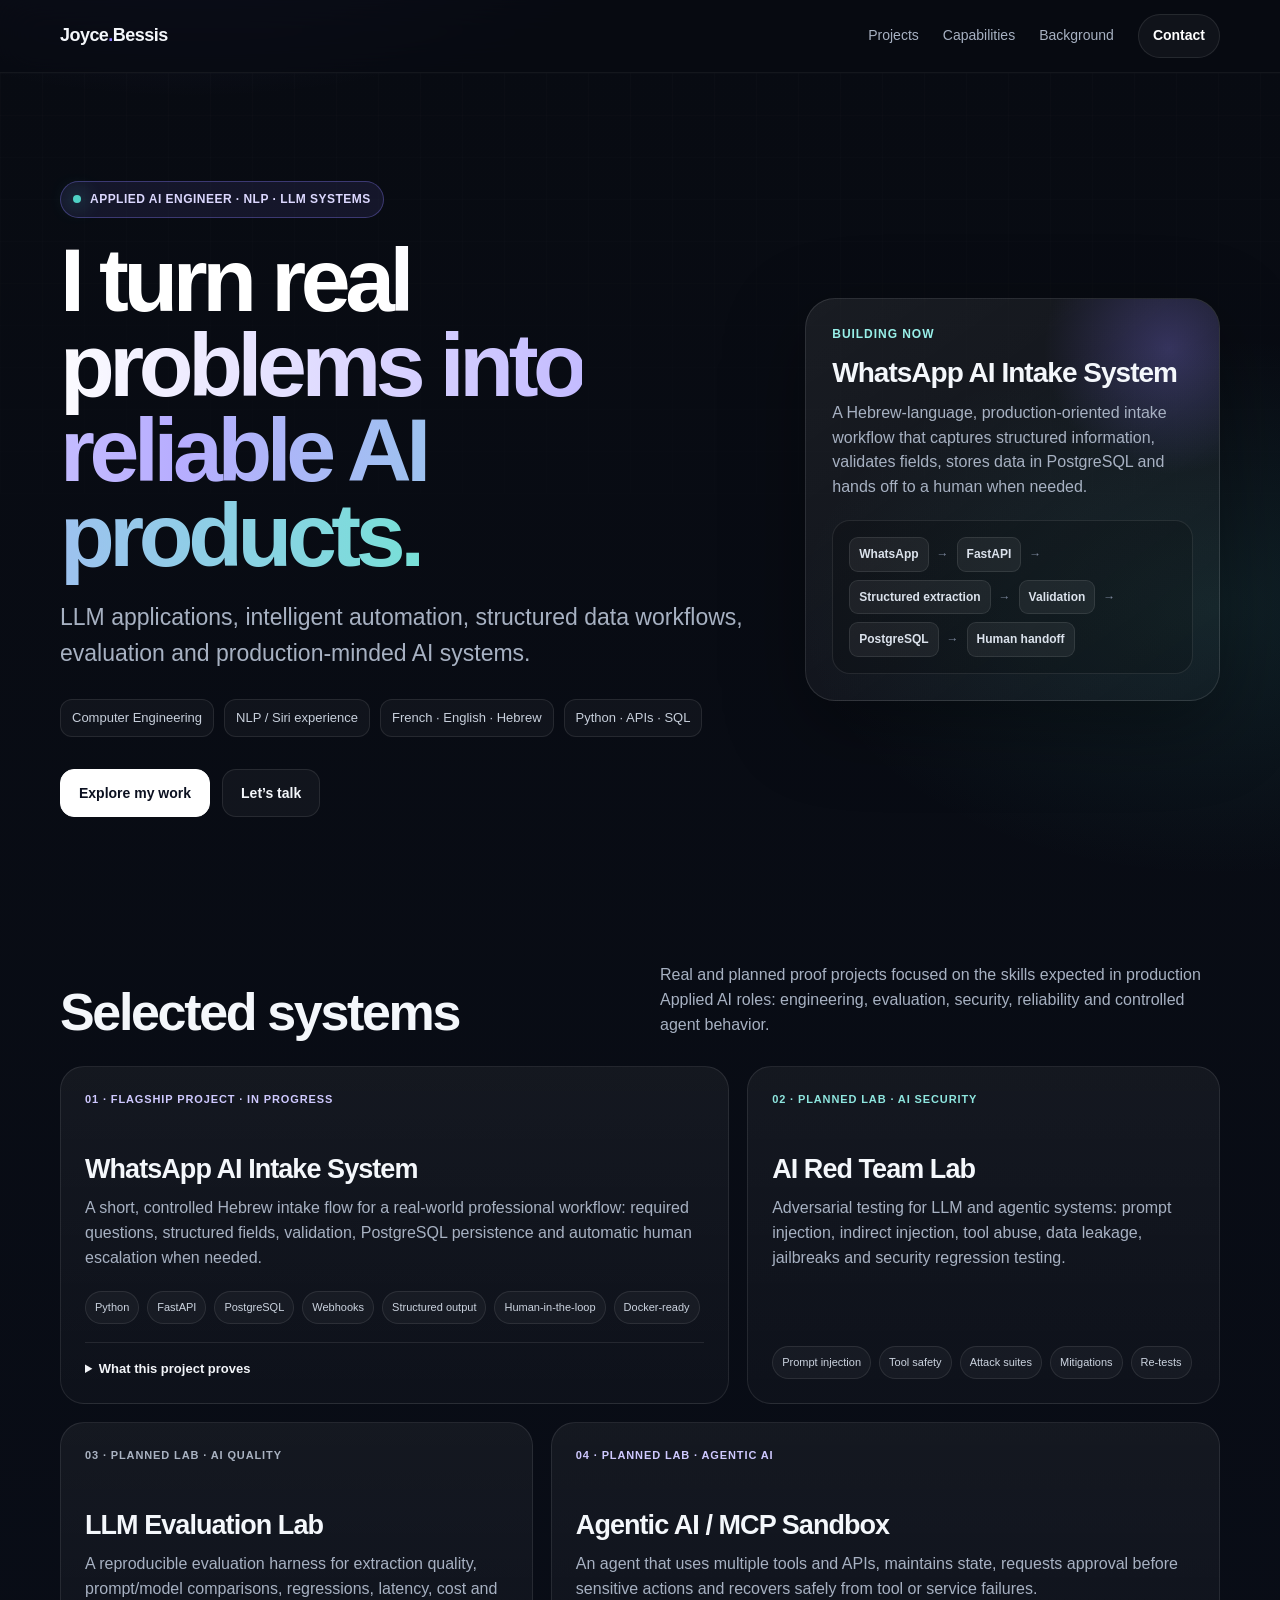
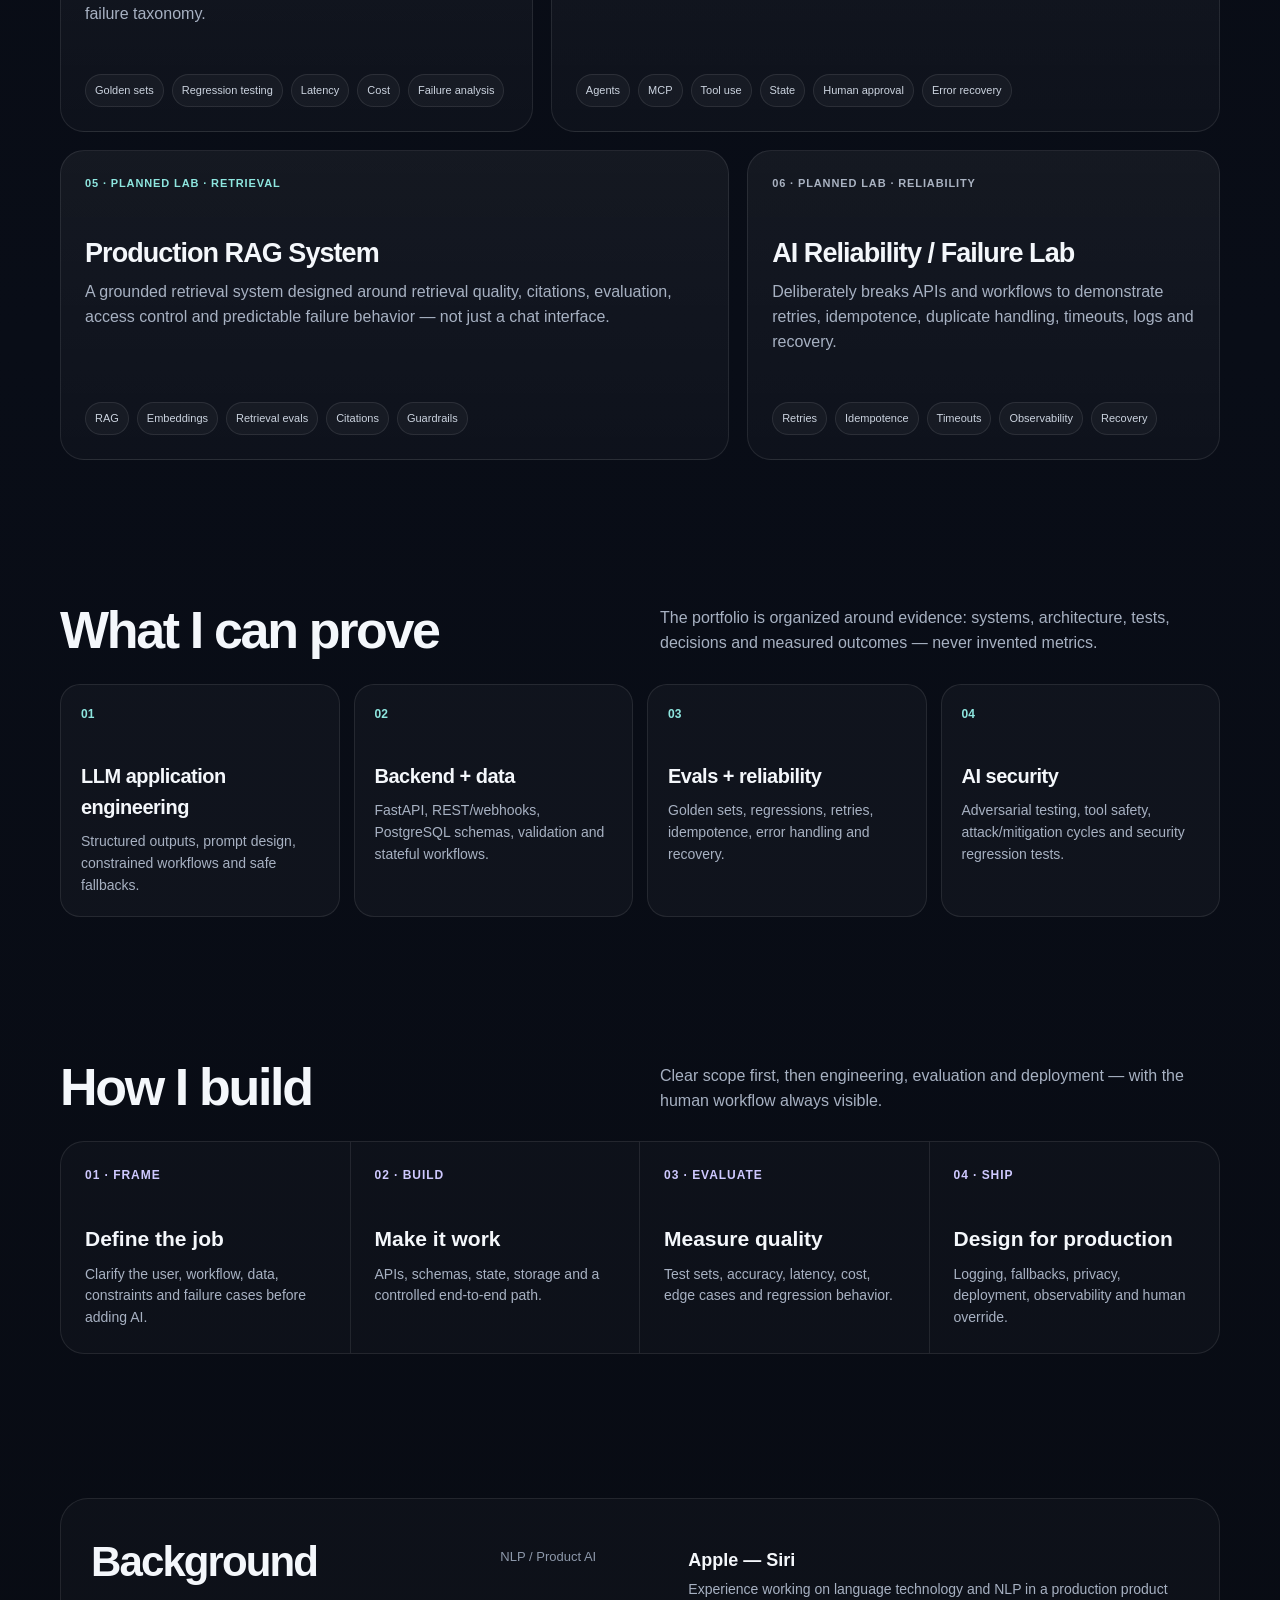
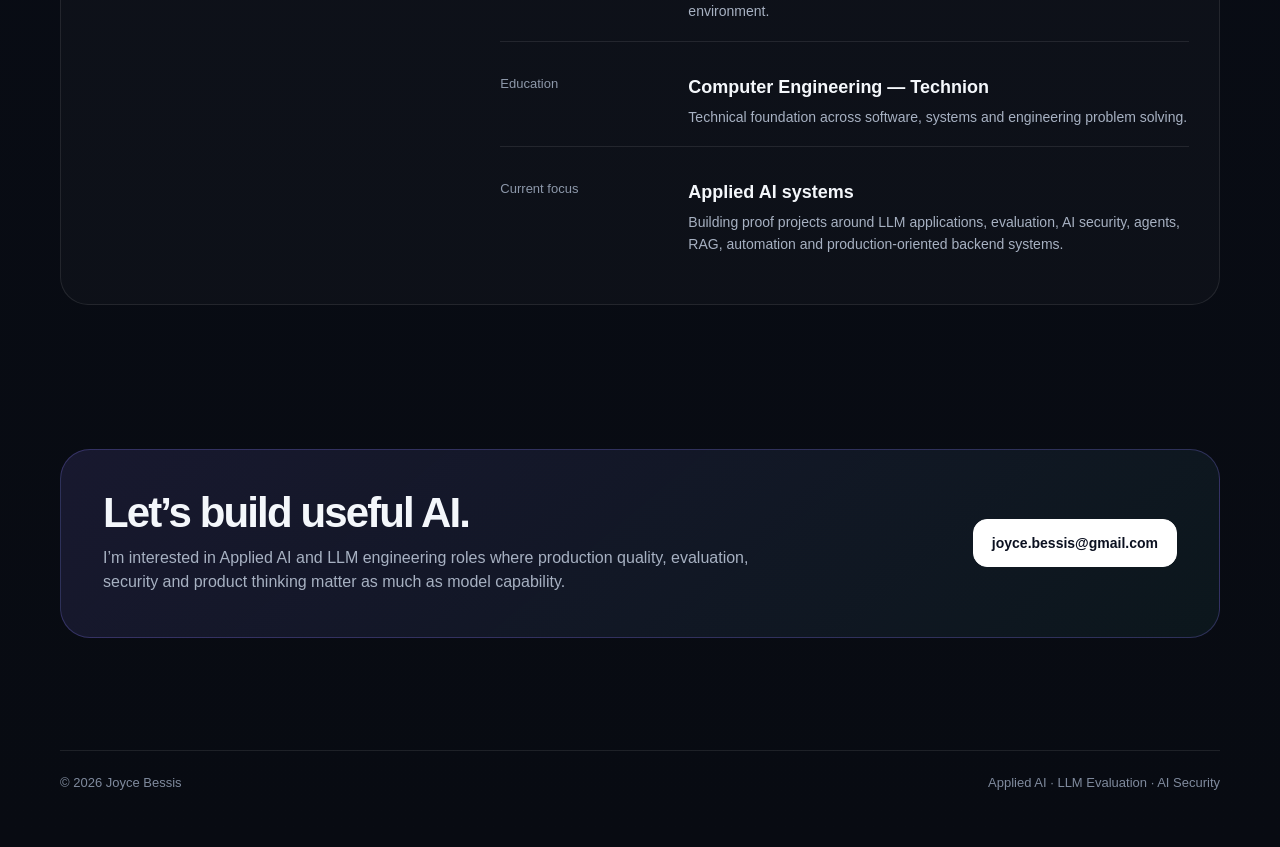
==== index.html @ cb357eda "Initial upload of the portfolio site index.html, README.md and robots.txt" ====
<!doctype html>
<html lang="en">
<head>
  <meta charset="utf-8" />
  <meta name="viewport" content="width=device-width, initial-scale=1" />
  <meta name="description" content="Joyce Bessis — Applied AI Engineer. LLM applications, AI evaluation, red teaming, RAG, automation and production-oriented systems." />
  <meta name="robots" content="noindex,nofollow" />
  <meta name="theme-color" content="#0b1020" />
  <title>Joyce Bessis — Applied AI Engineer</title>
  <style>
    :root{--bg:#080b12;--panel:#101727;--text:#f4f7fb;--muted:#a7b1c2;--line:rgba(255,255,255,.09);--accent:#8b7cff;--accent2:#4fd1c5;--max:1160px;--radius:24px;--shadow:0 24px 80px rgba(0,0,0,.35)}
    *{box-sizing:border-box} html{scroll-behavior:smooth} body{margin:0;color:var(--text);background:radial-gradient(900px 500px at 15% -5%,rgba(139,124,255,.20),transparent 60%),radial-gradient(700px 450px at 95% 15%,rgba(79,209,197,.10),transparent 60%),linear-gradient(180deg,var(--bg),#090d17 48%,#080b12);font-family:Inter,ui-sans-serif,-apple-system,BlinkMacSystemFont,"Segoe UI",Roboto,Arial,sans-serif;line-height:1.55;overflow-x:hidden}
    a{color:inherit;text-decoration:none}.wrap{width:min(var(--max),calc(100% - 36px));margin:auto}
    .nav{position:sticky;top:0;z-index:20;backdrop-filter:blur(18px);background:rgba(8,11,18,.68);border-bottom:1px solid rgba(255,255,255,.05)}
    .navin{height:72px;display:flex;align-items:center;justify-content:space-between;gap:24px}.brand{font-weight:850;letter-spacing:-.03em;font-size:18px}.brand span{color:var(--accent)}
    .links{display:flex;align-items:center;gap:24px;color:var(--muted);font-size:14px}.links a:hover{color:#fff}.pill{display:inline-flex;align-items:center;justify-content:center;border:1px solid var(--line);border-radius:999px;padding:10px 14px;background:rgba(255,255,255,.04);font-weight:700;color:#fff}
    .hero{padding:108px 0 74px;position:relative}.gridglow{position:absolute;inset:0;pointer-events:none;opacity:.16;background-image:linear-gradient(rgba(255,255,255,.08) 1px,transparent 1px),linear-gradient(90deg,rgba(255,255,255,.08) 1px,transparent 1px);background-size:42px 42px;mask-image:linear-gradient(to bottom,black,transparent 76%)}
    .hero-content{position:relative;z-index:1;display:grid;grid-template-columns:1.25fr .75fr;gap:54px;align-items:center}.eyebrow{display:inline-flex;align-items:center;gap:9px;color:#dcd8ff;border:1px solid rgba(139,124,255,.34);background:rgba(139,124,255,.10);padding:8px 12px;border-radius:999px;font-weight:800;font-size:12px;letter-spacing:.04em;text-transform:uppercase}.dot{width:8px;height:8px;border-radius:50%;background:var(--accent2);box-shadow:0 0 20px var(--accent2)}
    h1{margin:20px 0 22px;font-size:clamp(52px,7vw,92px);line-height:.95;letter-spacing:-.06em;max-width:900px}.gradient{background:linear-gradient(90deg,#fff 20%,#b7adff 62%,#78e0d8);-webkit-background-clip:text;background-clip:text;color:transparent}.lead{max-width:760px;color:var(--muted);font-size:clamp(18px,2vw,23px);margin:0 0 28px}
    .meta{display:flex;flex-wrap:wrap;gap:10px;margin:0 0 32px}.meta span{border:1px solid var(--line);background:rgba(255,255,255,.035);padding:8px 11px;border-radius:12px;color:#c7cfdb;font-size:13px}.actions{display:flex;gap:12px;flex-wrap:wrap}.btn{min-height:48px;padding:0 18px;border-radius:14px;display:inline-flex;align-items:center;justify-content:center;border:1px solid var(--line);font-weight:800;font-size:14px;background:rgba(255,255,255,.04);transition:.2s ease}.btn.primary{background:#fff;color:#0b1020;border-color:#fff}.btn:hover{transform:translateY(-2px);box-shadow:0 12px 28px rgba(0,0,0,.22)}
    .hero-card{border:1px solid rgba(255,255,255,.11);background:linear-gradient(145deg,rgba(255,255,255,.07),rgba(255,255,255,.025));border-radius:30px;padding:26px;box-shadow:var(--shadow);position:relative;overflow:hidden}.hero-card:before{content:"";position:absolute;width:260px;height:260px;border-radius:50%;right:-80px;top:-80px;background:radial-gradient(circle,rgba(139,124,255,.28),transparent 68%)}.status{font-size:12px;font-weight:850;text-transform:uppercase;letter-spacing:.08em;color:#98f0e9}.hero-card h3{font-size:28px;line-height:1.12;letter-spacing:-.035em;margin:14px 0 12px;position:relative}.hero-card p{color:var(--muted);margin:0 0 20px;position:relative}.arch{border:1px solid var(--line);border-radius:18px;padding:16px;background:rgba(0,0,0,.16);position:relative}.flow{display:flex;flex-wrap:wrap;align-items:center;gap:8px;font-size:12px;color:#dbe2ec}.flow b{background:rgba(255,255,255,.06);border:1px solid var(--line);padding:7px 9px;border-radius:9px}.arrow{color:#7f8aa0}
    section{padding:72px 0}.section-title{display:flex;align-items:end;justify-content:space-between;gap:22px;margin-bottom:28px}.section-title h2{font-size:clamp(34px,4.4vw,52px);line-height:1;letter-spacing:-.045em;margin:0}.section-title p{max-width:560px;color:var(--muted);margin:0}
    .projects{display:grid;grid-template-columns:repeat(12,1fr);gap:18px}.card{border:1px solid var(--line);background:linear-gradient(180deg,rgba(255,255,255,.05),rgba(255,255,255,.025));border-radius:var(--radius);padding:24px;min-height:310px;display:flex;flex-direction:column;position:relative;overflow:hidden}.card.big{grid-column:span 7}.card.small{grid-column:span 5}.label{font-size:11px;font-weight:850;text-transform:uppercase;letter-spacing:.08em;color:#cfc9ff;margin-bottom:46px}.label.teal{color:#8ee6df}.label.gray{color:#aab3c2}.card h3{font-size:27px;line-height:1.12;letter-spacing:-.035em;margin:0 0 12px}.card p{color:var(--muted);margin:0 0 20px;max-width:620px}.chips{display:flex;flex-wrap:wrap;gap:8px;margin-top:auto}.chips span{font-size:11px;color:#cbd3df;border:1px solid var(--line);background:rgba(255,255,255,.035);padding:7px 9px;border-radius:999px}details{margin-top:18px;border-top:1px solid var(--line);padding-top:16px}summary{cursor:pointer;color:#f2f4f8;font-weight:800;font-size:13px}details ul{color:var(--muted);padding-left:18px;margin:12px 0 0;font-size:13px}
    .proofs{display:grid;grid-template-columns:repeat(4,1fr);gap:14px}.proof{border:1px solid var(--line);background:rgba(255,255,255,.03);border-radius:20px;padding:20px;min-height:190px}.num{font-size:12px;color:#8ee6df;font-weight:850;margin-bottom:38px}.proof h3{font-size:20px;letter-spacing:-.025em;margin:0 0 8px}.proof p{color:var(--muted);font-size:14px;margin:0}
    .timeline{display:grid;grid-template-columns:repeat(4,1fr);gap:0;border:1px solid var(--line);border-radius:24px;overflow:hidden;background:rgba(255,255,255,.025)}.step{padding:24px;border-right:1px solid var(--line);min-height:190px}.step:last-child{border-right:0}.step b{display:block;color:#cfc9ff;font-size:12px;margin-bottom:38px;text-transform:uppercase;letter-spacing:.08em}.step h3{margin:0 0 8px;font-size:21px}.step p{margin:0;color:var(--muted);font-size:14px}
    .experience{display:grid;grid-template-columns:.72fr 1.28fr;gap:22px;border:1px solid var(--line);border-radius:28px;padding:30px;background:rgba(255,255,255,.025)}.experience h2{font-size:42px;letter-spacing:-.045em;margin:0}.xp-list{display:grid;gap:14px}.xp{display:grid;grid-template-columns:170px 1fr;gap:18px;padding:18px 0;border-bottom:1px solid var(--line)}.xp:last-child{border-bottom:0}.xp .when{color:#8d98aa;font-size:13px}.xp h3{margin:0 0 5px;font-size:18px}.xp p{margin:0;color:var(--muted);font-size:14px}
    .contact{border:1px solid rgba(139,124,255,.26);background:linear-gradient(140deg,rgba(139,124,255,.12),rgba(79,209,197,.06));border-radius:30px;padding:42px;display:flex;align-items:center;justify-content:space-between;gap:24px}.contact h2{font-size:42px;line-height:1;letter-spacing:-.045em;margin:0 0 12px}.contact p{color:var(--muted);margin:0;max-width:650px}footer{padding:40px 0 54px;color:#7f8a9d;font-size:13px}.foot{display:flex;justify-content:space-between;gap:18px;border-top:1px solid var(--line);padding-top:22px}.reveal{opacity:0;transform:translateY(14px);transition:.6s ease}.reveal.show{opacity:1;transform:none}
    @media(max-width:900px){.links a:not(.pill){display:none}.hero{padding-top:76px}.hero-content{grid-template-columns:1fr}.card.big,.card.small{grid-column:span 12}.proofs{grid-template-columns:1fr 1fr}.timeline{grid-template-columns:1fr 1fr}.step:nth-child(2){border-right:0}.step{border-bottom:1px solid var(--line)}.step:nth-child(3),.step:nth-child(4){border-bottom:0}.experience{grid-template-columns:1fr}.contact{align-items:flex-start;flex-direction:column}}
    @media(max-width:600px){.wrap{width:min(var(--max),calc(100% - 24px))}.navin{height:64px}h1{font-size:52px}.hero-card{padding:22px}section{padding:54px 0}.section-title{align-items:flex-start;flex-direction:column}.proofs{grid-template-columns:1fr}.timeline{grid-template-columns:1fr}.step{border-right:0!important;border-bottom:1px solid var(--line)!important}.step:last-child{border-bottom:0!important}.xp{grid-template-columns:1fr;gap:6px}.contact{padding:28px}.contact h2{font-size:34px}.foot{flex-direction:column}}
  </style>
</head>
<body>
<header class="nav"><div class="wrap navin"><a class="brand" href="#">Joyce<span>.</span>Bessis</a><nav class="links"><a href="#projects">Projects</a><a href="#proof">Capabilities</a><a href="#experience">Background</a><a class="pill" href="mailto:joyce.bessis@gmail.com">Contact</a></nav></div></header>
<main>
<section class="hero"><div class="gridglow"></div><div class="wrap hero-content">
<div><div class="eyebrow"><span class="dot"></span> Applied AI Engineer · NLP · LLM Systems</div><h1><span class="gradient">I turn real problems into reliable AI products.</span></h1><p class="lead">LLM applications, intelligent automation, structured data workflows, evaluation and production-minded AI systems.</p><div class="meta"><span>Computer Engineering</span><span>NLP / Siri experience</span><span>French · English · Hebrew</span><span>Python · APIs · SQL</span></div><div class="actions"><a class="btn primary" href="#projects">Explore my work</a><a class="btn" href="mailto:joyce.bessis@gmail.com">Let’s talk</a></div></div>
<aside class="hero-card"><div class="status">Building now</div><h3>WhatsApp AI Intake System</h3><p>A Hebrew-language, production-oriented intake workflow that captures structured information, validates fields, stores data in PostgreSQL and hands off to a human when needed.</p><div class="arch"><div class="flow"><b>WhatsApp</b><span class="arrow">→</span><b>FastAPI</b><span class="arrow">→</span><b>Structured extraction</b><span class="arrow">→</span><b>Validation</b><span class="arrow">→</span><b>PostgreSQL</b><span class="arrow">→</span><b>Human handoff</b></div></div></aside>
</div></section>

<section id="projects"><div class="wrap"><div class="section-title reveal"><h2>Selected systems</h2><p>Real and planned proof projects focused on the skills expected in production Applied AI roles: engineering, evaluation, security, reliability and controlled agent behavior.</p></div><div class="projects">
<article class="card big reveal"><div class="label">01 · Flagship project · In progress</div><h3>WhatsApp AI Intake System</h3><p>A short, controlled Hebrew intake flow for a real-world professional workflow: required questions, structured fields, validation, PostgreSQL persistence and automatic human escalation when needed.</p><div class="chips"><span>Python</span><span>FastAPI</span><span>PostgreSQL</span><span>Webhooks</span><span>Structured output</span><span>Human-in-the-loop</span><span>Docker-ready</span></div><details><summary>What this project proves</summary><ul><li>API/webhook integration and conversation state</li><li>Structured extraction instead of unconstrained free-form generation</li><li>Validation, fallbacks, retries and safe handoff</li><li>Portable architecture designed for a later Google Cloud migration</li></ul></details></article>

<article class="card small reveal"><div class="label teal">02 · Planned lab · AI security</div><h3>AI Red Team Lab</h3><p>Adversarial testing for LLM and agentic systems: prompt injection, indirect injection, tool abuse, data leakage, jailbreaks and security regression testing.</p><div class="chips"><span>Prompt injection</span><span>Tool safety</span><span>Attack suites</span><span>Mitigations</span><span>Re-tests</span></div></article>

<article class="card small reveal"><div class="label gray">03 · Planned lab · AI quality</div><h3>LLM Evaluation Lab</h3><p>A reproducible evaluation harness for extraction quality, prompt/model comparisons, regressions, latency, cost and failure taxonomy.</p><div class="chips"><span>Golden sets</span><span>Regression testing</span><span>Latency</span><span>Cost</span><span>Failure analysis</span></div></article>

<article class="card big reveal"><div class="label">04 · Planned lab · Agentic AI</div><h3>Agentic AI / MCP Sandbox</h3><p>An agent that uses multiple tools and APIs, maintains state, requests approval before sensitive actions and recovers safely from tool or service failures.</p><div class="chips"><span>Agents</span><span>MCP</span><span>Tool use</span><span>State</span><span>Human approval</span><span>Error recovery</span></div></article>

<article class="card big reveal"><div class="label teal">05 · Planned lab · Retrieval</div><h3>Production RAG System</h3><p>A grounded retrieval system designed around retrieval quality, citations, evaluation, access control and predictable failure behavior — not just a chat interface.</p><div class="chips"><span>RAG</span><span>Embeddings</span><span>Retrieval evals</span><span>Citations</span><span>Guardrails</span></div></article>

<article class="card small reveal"><div class="label gray">06 · Planned lab · Reliability</div><h3>AI Reliability / Failure Lab</h3><p>Deliberately breaks APIs and workflows to demonstrate retries, idempotence, duplicate handling, timeouts, logs and recovery.</p><div class="chips"><span>Retries</span><span>Idempotence</span><span>Timeouts</span><span>Observability</span><span>Recovery</span></div></article>
</div></div></section>

<section id="proof"><div class="wrap"><div class="section-title reveal"><h2>What I can prove</h2><p>The portfolio is organized around evidence: systems, architecture, tests, decisions and measured outcomes — never invented metrics.</p></div><div class="proofs">
<div class="proof reveal"><div class="num">01</div><h3>LLM application engineering</h3><p>Structured outputs, prompt design, constrained workflows and safe fallbacks.</p></div>
<div class="proof reveal"><div class="num">02</div><h3>Backend + data</h3><p>FastAPI, REST/webhooks, PostgreSQL schemas, validation and stateful workflows.</p></div>
<div class="proof reveal"><div class="num">03</div><h3>Evals + reliability</h3><p>Golden sets, regressions, retries, idempotence, error handling and recovery.</p></div>
<div class="proof reveal"><div class="num">04</div><h3>AI security</h3><p>Adversarial testing, tool safety, attack/mitigation cycles and security regression tests.</p></div>
</div></div></section>

<section><div class="wrap"><div class="section-title reveal"><h2>How I build</h2><p>Clear scope first, then engineering, evaluation and deployment — with the human workflow always visible.</p></div><div class="timeline reveal">
<div class="step"><b>01 · Frame</b><h3>Define the job</h3><p>Clarify the user, workflow, data, constraints and failure cases before adding AI.</p></div>
<div class="step"><b>02 · Build</b><h3>Make it work</h3><p>APIs, schemas, state, storage and a controlled end-to-end path.</p></div>
<div class="step"><b>03 · Evaluate</b><h3>Measure quality</h3><p>Test sets, accuracy, latency, cost, edge cases and regression behavior.</p></div>
<div class="step"><b>04 · Ship</b><h3>Design for production</h3><p>Logging, fallbacks, privacy, deployment, observability and human override.</p></div>
</div></div></section>

<section id="experience"><div class="wrap experience reveal"><div><h2>Background</h2></div><div class="xp-list">
<div class="xp"><div class="when">NLP / Product AI</div><div><h3>Apple — Siri</h3><p>Experience working on language technology and NLP in a production product environment.</p></div></div>
<div class="xp"><div class="when">Education</div><div><h3>Computer Engineering — Technion</h3><p>Technical foundation across software, systems and engineering problem solving.</p></div></div>
<div class="xp"><div class="when">Current focus</div><div><h3>Applied AI systems</h3><p>Building proof projects around LLM applications, evaluation, AI security, agents, RAG, automation and production-oriented backend systems.</p></div></div>
</div></div></section>

<section><div class="wrap contact reveal"><div><h2>Let’s build useful AI.</h2><p>I’m interested in Applied AI and LLM engineering roles where production quality, evaluation, security and product thinking matter as much as model capability.</p></div><a class="btn primary" href="mailto:joyce.bessis@gmail.com">joyce.bessis@gmail.com</a></div></section>
</main>
<footer><div class="wrap foot"><span>© 2026 Joyce Bessis</span><span>Applied AI · LLM Evaluation · AI Security</span></div></footer>
<script>const io=new IntersectionObserver((entries)=>{entries.forEach(e=>{if(e.isIntersecting)e.target.classList.add('show')})},{threshold:.08});document.querySelectorAll('.reveal').forEach(el=>io.observe(el));</script>
</body></html>
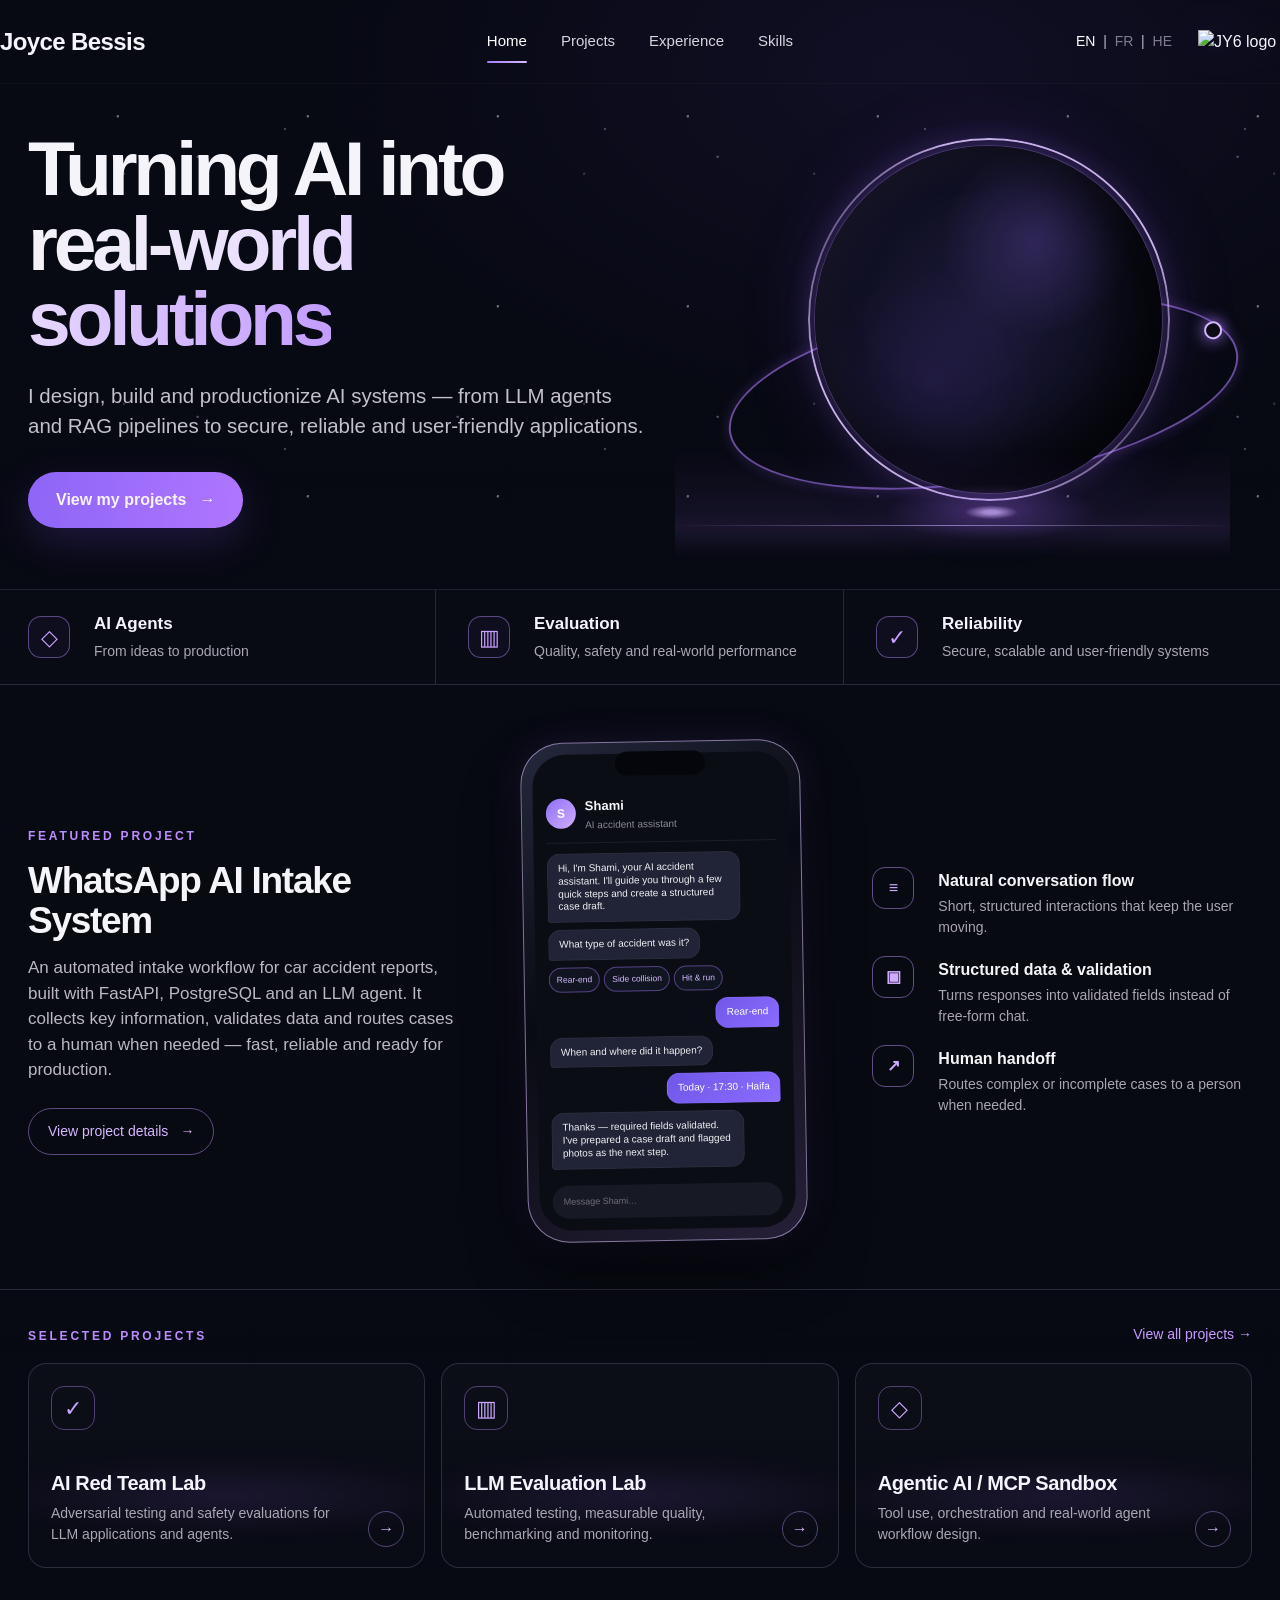
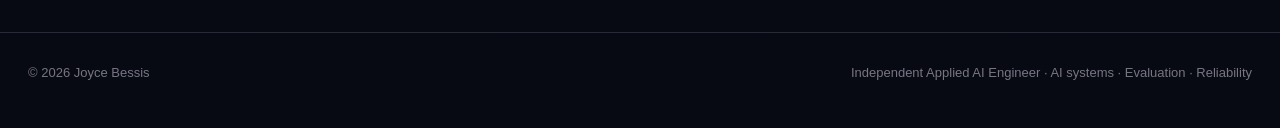
==== commit 73c3f2fa: "Portfolio v1.2 — 2026-09-29 Update homepage design, add project pages, skills, experience, contact, " ====
--- a/index.html
+++ b/index.html
@@ -1,78 +1,155 @@
 <!doctype html>
 <html lang="en">
 <head>
-  <meta charset="utf-8" />
-  <meta name="viewport" content="width=device-width, initial-scale=1" />
-  <meta name="description" content="Joyce Bessis — Applied AI Engineer. LLM applications, AI evaluation, red teaming, RAG, automation and production-oriented systems." />
-  <meta name="robots" content="noindex,nofollow" />
-  <meta name="theme-color" content="#0b1020" />
-  <title>Joyce Bessis — Applied AI Engineer</title>
-  <style>
-    :root{--bg:#080b12;--panel:#101727;--text:#f4f7fb;--muted:#a7b1c2;--line:rgba(255,255,255,.09);--accent:#8b7cff;--accent2:#4fd1c5;--max:1160px;--radius:24px;--shadow:0 24px 80px rgba(0,0,0,.35)}
-    *{box-sizing:border-box} html{scroll-behavior:smooth} body{margin:0;color:var(--text);background:radial-gradient(900px 500px at 15% -5%,rgba(139,124,255,.20),transparent 60%),radial-gradient(700px 450px at 95% 15%,rgba(79,209,197,.10),transparent 60%),linear-gradient(180deg,var(--bg),#090d17 48%,#080b12);font-family:Inter,ui-sans-serif,-apple-system,BlinkMacSystemFont,"Segoe UI",Roboto,Arial,sans-serif;line-height:1.55;overflow-x:hidden}
-    a{color:inherit;text-decoration:none}.wrap{width:min(var(--max),calc(100% - 36px));margin:auto}
-    .nav{position:sticky;top:0;z-index:20;backdrop-filter:blur(18px);background:rgba(8,11,18,.68);border-bottom:1px solid rgba(255,255,255,.05)}
-    .navin{height:72px;display:flex;align-items:center;justify-content:space-between;gap:24px}.brand{font-weight:850;letter-spacing:-.03em;font-size:18px}.brand span{color:var(--accent)}
-    .links{display:flex;align-items:center;gap:24px;color:var(--muted);font-size:14px}.links a:hover{color:#fff}.pill{display:inline-flex;align-items:center;justify-content:center;border:1px solid var(--line);border-radius:999px;padding:10px 14px;background:rgba(255,255,255,.04);font-weight:700;color:#fff}
-    .hero{padding:108px 0 74px;position:relative}.gridglow{position:absolute;inset:0;pointer-events:none;opacity:.16;background-image:linear-gradient(rgba(255,255,255,.08) 1px,transparent 1px),linear-gradient(90deg,rgba(255,255,255,.08) 1px,transparent 1px);background-size:42px 42px;mask-image:linear-gradient(to bottom,black,transparent 76%)}
-    .hero-content{position:relative;z-index:1;display:grid;grid-template-columns:1.25fr .75fr;gap:54px;align-items:center}.eyebrow{display:inline-flex;align-items:center;gap:9px;color:#dcd8ff;border:1px solid rgba(139,124,255,.34);background:rgba(139,124,255,.10);padding:8px 12px;border-radius:999px;font-weight:800;font-size:12px;letter-spacing:.04em;text-transform:uppercase}.dot{width:8px;height:8px;border-radius:50%;background:var(--accent2);box-shadow:0 0 20px var(--accent2)}
-    h1{margin:20px 0 22px;font-size:clamp(52px,7vw,92px);line-height:.95;letter-spacing:-.06em;max-width:900px}.gradient{background:linear-gradient(90deg,#fff 20%,#b7adff 62%,#78e0d8);-webkit-background-clip:text;background-clip:text;color:transparent}.lead{max-width:760px;color:var(--muted);font-size:clamp(18px,2vw,23px);margin:0 0 28px}
-    .meta{display:flex;flex-wrap:wrap;gap:10px;margin:0 0 32px}.meta span{border:1px solid var(--line);background:rgba(255,255,255,.035);padding:8px 11px;border-radius:12px;color:#c7cfdb;font-size:13px}.actions{display:flex;gap:12px;flex-wrap:wrap}.btn{min-height:48px;padding:0 18px;border-radius:14px;display:inline-flex;align-items:center;justify-content:center;border:1px solid var(--line);font-weight:800;font-size:14px;background:rgba(255,255,255,.04);transition:.2s ease}.btn.primary{background:#fff;color:#0b1020;border-color:#fff}.btn:hover{transform:translateY(-2px);box-shadow:0 12px 28px rgba(0,0,0,.22)}
-    .hero-card{border:1px solid rgba(255,255,255,.11);background:linear-gradient(145deg,rgba(255,255,255,.07),rgba(255,255,255,.025));border-radius:30px;padding:26px;box-shadow:var(--shadow);position:relative;overflow:hidden}.hero-card:before{content:"";position:absolute;width:260px;height:260px;border-radius:50%;right:-80px;top:-80px;background:radial-gradient(circle,rgba(139,124,255,.28),transparent 68%)}.status{font-size:12px;font-weight:850;text-transform:uppercase;letter-spacing:.08em;color:#98f0e9}.hero-card h3{font-size:28px;line-height:1.12;letter-spacing:-.035em;margin:14px 0 12px;position:relative}.hero-card p{color:var(--muted);margin:0 0 20px;position:relative}.arch{border:1px solid var(--line);border-radius:18px;padding:16px;background:rgba(0,0,0,.16);position:relative}.flow{display:flex;flex-wrap:wrap;align-items:center;gap:8px;font-size:12px;color:#dbe2ec}.flow b{background:rgba(255,255,255,.06);border:1px solid var(--line);padding:7px 9px;border-radius:9px}.arrow{color:#7f8aa0}
-    section{padding:72px 0}.section-title{display:flex;align-items:end;justify-content:space-between;gap:22px;margin-bottom:28px}.section-title h2{font-size:clamp(34px,4.4vw,52px);line-height:1;letter-spacing:-.045em;margin:0}.section-title p{max-width:560px;color:var(--muted);margin:0}
-    .projects{display:grid;grid-template-columns:repeat(12,1fr);gap:18px}.card{border:1px solid var(--line);background:linear-gradient(180deg,rgba(255,255,255,.05),rgba(255,255,255,.025));border-radius:var(--radius);padding:24px;min-height:310px;display:flex;flex-direction:column;position:relative;overflow:hidden}.card.big{grid-column:span 7}.card.small{grid-column:span 5}.label{font-size:11px;font-weight:850;text-transform:uppercase;letter-spacing:.08em;color:#cfc9ff;margin-bottom:46px}.label.teal{color:#8ee6df}.label.gray{color:#aab3c2}.card h3{font-size:27px;line-height:1.12;letter-spacing:-.035em;margin:0 0 12px}.card p{color:var(--muted);margin:0 0 20px;max-width:620px}.chips{display:flex;flex-wrap:wrap;gap:8px;margin-top:auto}.chips span{font-size:11px;color:#cbd3df;border:1px solid var(--line);background:rgba(255,255,255,.035);padding:7px 9px;border-radius:999px}details{margin-top:18px;border-top:1px solid var(--line);padding-top:16px}summary{cursor:pointer;color:#f2f4f8;font-weight:800;font-size:13px}details ul{color:var(--muted);padding-left:18px;margin:12px 0 0;font-size:13px}
-    .proofs{display:grid;grid-template-columns:repeat(4,1fr);gap:14px}.proof{border:1px solid var(--line);background:rgba(255,255,255,.03);border-radius:20px;padding:20px;min-height:190px}.num{font-size:12px;color:#8ee6df;font-weight:850;margin-bottom:38px}.proof h3{font-size:20px;letter-spacing:-.025em;margin:0 0 8px}.proof p{color:var(--muted);font-size:14px;margin:0}
-    .timeline{display:grid;grid-template-columns:repeat(4,1fr);gap:0;border:1px solid var(--line);border-radius:24px;overflow:hidden;background:rgba(255,255,255,.025)}.step{padding:24px;border-right:1px solid var(--line);min-height:190px}.step:last-child{border-right:0}.step b{display:block;color:#cfc9ff;font-size:12px;margin-bottom:38px;text-transform:uppercase;letter-spacing:.08em}.step h3{margin:0 0 8px;font-size:21px}.step p{margin:0;color:var(--muted);font-size:14px}
-    .experience{display:grid;grid-template-columns:.72fr 1.28fr;gap:22px;border:1px solid var(--line);border-radius:28px;padding:30px;background:rgba(255,255,255,.025)}.experience h2{font-size:42px;letter-spacing:-.045em;margin:0}.xp-list{display:grid;gap:14px}.xp{display:grid;grid-template-columns:170px 1fr;gap:18px;padding:18px 0;border-bottom:1px solid var(--line)}.xp:last-child{border-bottom:0}.xp .when{color:#8d98aa;font-size:13px}.xp h3{margin:0 0 5px;font-size:18px}.xp p{margin:0;color:var(--muted);font-size:14px}
-    .contact{border:1px solid rgba(139,124,255,.26);background:linear-gradient(140deg,rgba(139,124,255,.12),rgba(79,209,197,.06));border-radius:30px;padding:42px;display:flex;align-items:center;justify-content:space-between;gap:24px}.contact h2{font-size:42px;line-height:1;letter-spacing:-.045em;margin:0 0 12px}.contact p{color:var(--muted);margin:0;max-width:650px}footer{padding:40px 0 54px;color:#7f8a9d;font-size:13px}.foot{display:flex;justify-content:space-between;gap:18px;border-top:1px solid var(--line);padding-top:22px}.reveal{opacity:0;transform:translateY(14px);transition:.6s ease}.reveal.show{opacity:1;transform:none}
-    @media(max-width:900px){.links a:not(.pill){display:none}.hero{padding-top:76px}.hero-content{grid-template-columns:1fr}.card.big,.card.small{grid-column:span 12}.proofs{grid-template-columns:1fr 1fr}.timeline{grid-template-columns:1fr 1fr}.step:nth-child(2){border-right:0}.step{border-bottom:1px solid var(--line)}.step:nth-child(3),.step:nth-child(4){border-bottom:0}.experience{grid-template-columns:1fr}.contact{align-items:flex-start;flex-direction:column}}
-    @media(max-width:600px){.wrap{width:min(var(--max),calc(100% - 24px))}.navin{height:64px}h1{font-size:52px}.hero-card{padding:22px}section{padding:54px 0}.section-title{align-items:flex-start;flex-direction:column}.proofs{grid-template-columns:1fr}.timeline{grid-template-columns:1fr}.step{border-right:0!important;border-bottom:1px solid var(--line)!important}.step:last-child{border-bottom:0!important}.xp{grid-template-columns:1fr;gap:6px}.contact{padding:28px}.contact h2{font-size:34px}.foot{flex-direction:column}}
-  </style>
+  <meta charset="utf-8">
+  <meta name="viewport" content="width=device-width,initial-scale=1">
+  <meta name="description" content="Joyce Bessis — Independent Applied AI Engineer. AI systems, agents, evaluation, reliability and production-oriented applications.">
+  <meta name="robots" content="noindex,nofollow">
+  <meta name="theme-color" content="#070913">
+  <title>Joyce Bessis — Independent Applied AI Engineer</title>
+  <link rel="stylesheet" href="styles.css">
 </head>
-<body>
-<header class="nav"><div class="wrap navin"><a class="brand" href="#">Joyce<span>.</span>Bessis</a><nav class="links"><a href="#projects">Projects</a><a href="#proof">Capabilities</a><a href="#experience">Background</a><a class="pill" href="mailto:joyce.bessis@gmail.com">Contact</a></nav></div></header>
+<body data-page="home">
+
+<header class="nav">
+  <div class="wrap nav-inner">
+    <a class="name" href="index.html">Joyce Bessis</a>
+    <nav class="menu" aria-label="Primary">
+      <a href="index.html" data-nav="home">Home</a>
+      <a href="projects.html" data-nav="projects">Projects</a>
+      <a href="experience.html" data-nav="experience">Experience</a>
+      <a href="skills.html" data-nav="skills">Skills</a>
+    </nav>
+    <div class="nav-right">
+      <div class="lang" aria-label="Languages">
+        <a class="active" href="index.html">EN</a> &nbsp;|&nbsp;
+        <a href="#" data-lang-pending="French">FR</a> &nbsp;|&nbsp;
+        <a href="#" data-lang-pending="Hebrew">HE</a>
+      </div>
+      <img class="logo" src="assets/jy6-logo-purple.png" alt="JY6 logo">
+    </div>
+  </div>
+</header>
+
 <main>
-<section class="hero"><div class="gridglow"></div><div class="wrap hero-content">
-<div><div class="eyebrow"><span class="dot"></span> Applied AI Engineer · NLP · LLM Systems</div><h1><span class="gradient">I turn real problems into reliable AI products.</span></h1><p class="lead">LLM applications, intelligent automation, structured data workflows, evaluation and production-minded AI systems.</p><div class="meta"><span>Computer Engineering</span><span>NLP / Siri experience</span><span>French · English · Hebrew</span><span>Python · APIs · SQL</span></div><div class="actions"><a class="btn primary" href="#projects">Explore my work</a><a class="btn" href="mailto:joyce.bessis@gmail.com">Let’s talk</a></div></div>
-<aside class="hero-card"><div class="status">Building now</div><h3>WhatsApp AI Intake System</h3><p>A Hebrew-language, production-oriented intake workflow that captures structured information, validates fields, stores data in PostgreSQL and hands off to a human when needed.</p><div class="arch"><div class="flow"><b>WhatsApp</b><span class="arrow">→</span><b>FastAPI</b><span class="arrow">→</span><b>Structured extraction</b><span class="arrow">→</span><b>Validation</b><span class="arrow">→</span><b>PostgreSQL</b><span class="arrow">→</span><b>Human handoff</b></div></div></aside>
-</div></section>
+  <section class="hero">
+    <div class="hero-stars"></div>
+    <div class="wrap hero-inner">
+      <div class="hero-copy">
+        <h1>Turning AI into<br><span>real-world solutions</span></h1>
+        <p>I design, build and productionize AI systems — from LLM agents and RAG pipelines to secure, reliable and user-friendly applications.</p>
+        <a class="cta" href="projects.html">View my projects <span>→</span></a>
+      </div>
+      <div class="hero-art" aria-hidden="true">
+        <div class="planet-wrap">
+          <div class="ring"></div>
+          <div class="planet"></div>
+          <div class="horizon"></div>
+          <img class="logo-water" src="assets/jy6-logo-purple.png" alt="">
+        </div>
+      </div>
+    </div>
+  </section>
 
-<section id="projects"><div class="wrap"><div class="section-title reveal"><h2>Selected systems</h2><p>Real and planned proof projects focused on the skills expected in production Applied AI roles: engineering, evaluation, security, reliability and controlled agent behavior.</p></div><div class="projects">
-<article class="card big reveal"><div class="label">01 · Flagship project · In progress</div><h3>WhatsApp AI Intake System</h3><p>A short, controlled Hebrew intake flow for a real-world professional workflow: required questions, structured fields, validation, PostgreSQL persistence and automatic human escalation when needed.</p><div class="chips"><span>Python</span><span>FastAPI</span><span>PostgreSQL</span><span>Webhooks</span><span>Structured output</span><span>Human-in-the-loop</span><span>Docker-ready</span></div><details><summary>What this project proves</summary><ul><li>API/webhook integration and conversation state</li><li>Structured extraction instead of unconstrained free-form generation</li><li>Validation, fallbacks, retries and safe handoff</li><li>Portable architecture designed for a later Google Cloud migration</li></ul></details></article>
+  <section class="cap-strip">
+    <div class="wrap cap-grid">
+      <div class="cap">
+        <div class="cap-icon">◇</div>
+        <div><b>AI Agents</b><span>From ideas to production</span></div>
+      </div>
+      <div class="cap">
+        <div class="cap-icon">▥</div>
+        <div><b>Evaluation</b><span>Quality, safety and real-world performance</span></div>
+      </div>
+      <div class="cap">
+        <div class="cap-icon">✓</div>
+        <div><b>Reliability</b><span>Secure, scalable and user-friendly systems</span></div>
+      </div>
+    </div>
+  </section>
 
-<article class="card small reveal"><div class="label teal">02 · Planned lab · AI security</div><h3>AI Red Team Lab</h3><p>Adversarial testing for LLM and agentic systems: prompt injection, indirect injection, tool abuse, data leakage, jailbreaks and security regression testing.</p><div class="chips"><span>Prompt injection</span><span>Tool safety</span><span>Attack suites</span><span>Mitigations</span><span>Re-tests</span></div></article>
+  <section class="featured">
+    <div class="wrap featured-grid">
+      <div class="feature-copy">
+        <div class="kicker">Featured project</div>
+        <h2>WhatsApp AI Intake System</h2>
+        <p>An automated intake workflow for car accident reports, built with FastAPI, PostgreSQL and an LLM agent. It collects key information, validates data and routes cases to a human when needed — fast, reliable and ready for production.</p>
+        <a class="outline-btn" href="shami.html">View project details <span>→</span></a>
+      </div>
+      <div class="phone-wrap">
+<div class="phone" aria-label="Shami WhatsApp AI intake conversation mockup">
+  <div class="screen">
+    <div class="chat-head">
+      <div class="avatar">S</div>
+      <div><b>Shami</b><span>AI accident assistant</span></div>
+    </div>
+    <div class="chat-body">
+      <div class="bubble bot">Hi, I'm Shami, your AI accident assistant. I'll guide you through a few quick steps and create a structured case draft.</div>
+      <div class="bubble bot">What type of accident was it?</div>
+      <div class="quick"><span>Rear-end</span><span>Side collision</span><span>Hit & run</span></div>
+      <div class="bubble user">Rear-end</div>
+      <div class="bubble bot">When and where did it happen?</div>
+      <div class="bubble user">Today · 17:30 · Haifa</div>
+      <div class="bubble bot">Thanks — required fields validated. I've prepared a case draft and flagged photos as the next step.</div>
+      <div class="summary">
+        <div class="summary-top"><b>AI Case Draft</b><span class="badge">Ready for review</span></div>
+        <dl>
+          <dt>Type</dt><dd>Rear-end collision</dd>
+          <dt>Time</dt><dd>Today · 17:30</dd>
+          <dt>Location</dt><dd>Haifa</dd>
+          <dt>Next</dt><dd>Upload photos</dd>
+        </dl>
+      </div>
+    </div>
+    <div class="chat-input">Message Shami…</div>
+  </div>
+</div>
+</div>
+      <div class="project-points">
+        <div class="point"><div class="point-icon">≡</div><div><h3>Natural conversation flow</h3><p>Short, structured interactions that keep the user moving.</p></div></div>
+        <div class="point"><div class="point-icon">▣</div><div><h3>Structured data & validation</h3><p>Turns responses into validated fields instead of free-form chat.</p></div></div>
+        <div class="point"><div class="point-icon">↗</div><div><h3>Human handoff</h3><p>Routes complex or incomplete cases to a person when needed.</p></div></div>
+      </div>
+    </div>
+  </section>
 
-<article class="card small reveal"><div class="label gray">03 · Planned lab · AI quality</div><h3>LLM Evaluation Lab</h3><p>A reproducible evaluation harness for extraction quality, prompt/model comparisons, regressions, latency, cost and failure taxonomy.</p><div class="chips"><span>Golden sets</span><span>Regression testing</span><span>Latency</span><span>Cost</span><span>Failure analysis</span></div></article>
+  <section class="selected">
+    <div class="wrap">
+      <div class="selected-head">
+        <div class="kicker">Selected projects</div>
+        <a href="projects.html">View all projects →</a>
+      </div>
+      <div class="cards">
+        <a class="project-card" href="projects.html#red-team">
+          <div class="card-icon">✓</div>
+          <h3>AI Red Team Lab</h3>
+          <p>Adversarial testing and safety evaluations for LLM applications and agents.</p>
+          <span class="card-arrow">→</span>
+        </a>
+        <a class="project-card" href="projects.html#evals">
+          <div class="card-icon">▥</div>
+          <h3>LLM Evaluation Lab</h3>
+          <p>Automated testing, measurable quality, benchmarking and monitoring.</p>
+          <span class="card-arrow">→</span>
+        </a>
+        <a class="project-card" href="projects.html#agentic">
+          <div class="card-icon">◇</div>
+          <h3>Agentic AI / MCP Sandbox</h3>
+          <p>Tool use, orchestration and real-world agent workflow design.</p>
+          <span class="card-arrow">→</span>
+        </a>
+      </div>
+    </div>
+  </section>
+</main>
 
-<article class="card big reveal"><div class="label">04 · Planned lab · Agentic AI</div><h3>Agentic AI / MCP Sandbox</h3><p>An agent that uses multiple tools and APIs, maintains state, requests approval before sensitive actions and recovers safely from tool or service failures.</p><div class="chips"><span>Agents</span><span>MCP</span><span>Tool use</span><span>State</span><span>Human approval</span><span>Error recovery</span></div></article>
+<footer class="footer">
+  <div class="wrap footer-in">
+    <span>© 2026 Joyce Bessis</span>
+    <span>Independent Applied AI Engineer · AI systems · Evaluation · Reliability</span>
+  </div>
+</footer>
 
-<article class="card big reveal"><div class="label teal">05 · Planned lab · Retrieval</div><h3>Production RAG System</h3><p>A grounded retrieval system designed around retrieval quality, citations, evaluation, access control and predictable failure behavior — not just a chat interface.</p><div class="chips"><span>RAG</span><span>Embeddings</span><span>Retrieval evals</span><span>Citations</span><span>Guardrails</span></div></article>
-
-<article class="card small reveal"><div class="label gray">06 · Planned lab · Reliability</div><h3>AI Reliability / Failure Lab</h3><p>Deliberately breaks APIs and workflows to demonstrate retries, idempotence, duplicate handling, timeouts, logs and recovery.</p><div class="chips"><span>Retries</span><span>Idempotence</span><span>Timeouts</span><span>Observability</span><span>Recovery</span></div></article>
-</div></div></section>
-
-<section id="proof"><div class="wrap"><div class="section-title reveal"><h2>What I can prove</h2><p>The portfolio is organized around evidence: systems, architecture, tests, decisions and measured outcomes — never invented metrics.</p></div><div class="proofs">
-<div class="proof reveal"><div class="num">01</div><h3>LLM application engineering</h3><p>Structured outputs, prompt design, constrained workflows and safe fallbacks.</p></div>
-<div class="proof reveal"><div class="num">02</div><h3>Backend + data</h3><p>FastAPI, REST/webhooks, PostgreSQL schemas, validation and stateful workflows.</p></div>
-<div class="proof reveal"><div class="num">03</div><h3>Evals + reliability</h3><p>Golden sets, regressions, retries, idempotence, error handling and recovery.</p></div>
-<div class="proof reveal"><div class="num">04</div><h3>AI security</h3><p>Adversarial testing, tool safety, attack/mitigation cycles and security regression tests.</p></div>
-</div></div></section>
-
-<section><div class="wrap"><div class="section-title reveal"><h2>How I build</h2><p>Clear scope first, then engineering, evaluation and deployment — with the human workflow always visible.</p></div><div class="timeline reveal">
-<div class="step"><b>01 · Frame</b><h3>Define the job</h3><p>Clarify the user, workflow, data, constraints and failure cases before adding AI.</p></div>
-<div class="step"><b>02 · Build</b><h3>Make it work</h3><p>APIs, schemas, state, storage and a controlled end-to-end path.</p></div>
-<div class="step"><b>03 · Evaluate</b><h3>Measure quality</h3><p>Test sets, accuracy, latency, cost, edge cases and regression behavior.</p></div>
-<div class="step"><b>04 · Ship</b><h3>Design for production</h3><p>Logging, fallbacks, privacy, deployment, observability and human override.</p></div>
-</div></div></section>
-
-<section id="experience"><div class="wrap experience reveal"><div><h2>Background</h2></div><div class="xp-list">
-<div class="xp"><div class="when">NLP / Product AI</div><div><h3>Apple — Siri</h3><p>Experience working on language technology and NLP in a production product environment.</p></div></div>
-<div class="xp"><div class="when">Education</div><div><h3>Computer Engineering — Technion</h3><p>Technical foundation across software, systems and engineering problem solving.</p></div></div>
-<div class="xp"><div class="when">Current focus</div><div><h3>Applied AI systems</h3><p>Building proof projects around LLM applications, evaluation, AI security, agents, RAG, automation and production-oriented backend systems.</p></div></div>
-</div></div></section>
-
-<section><div class="wrap contact reveal"><div><h2>Let’s build useful AI.</h2><p>I’m interested in Applied AI and LLM engineering roles where production quality, evaluation, security and product thinking matter as much as model capability.</p></div><a class="btn primary" href="mailto:joyce.bessis@gmail.com">joyce.bessis@gmail.com</a></div></section>
-</main>
-<footer><div class="wrap foot"><span>© 2026 Joyce Bessis</span><span>Applied AI · LLM Evaluation · AI Security</span></div></footer>
-<script>const io=new IntersectionObserver((entries)=>{entries.forEach(e=>{if(e.isIntersecting)e.target.classList.add('show')})},{threshold:.08});document.querySelectorAll('.reveal').forEach(el=>io.observe(el));</script>
-</body></html>
+<script src="script.js"></script>
+</body>
+</html>
--- a/styles.css
+++ b/styles.css
@@ -0,0 +1,334 @@
+
+:root{
+  --bg:#070913;
+  --bg2:#0a0d19;
+  --panel:#0d1120;
+  --panel2:#101526;
+  --text:#f6f4fb;
+  --muted:#aaa8b6;
+  --muted2:#77758a;
+  --line:rgba(220,205,255,.16);
+  --accent:#a77cff;
+  --accent2:#d7b8ff;
+  --accent-soft:rgba(167,124,255,.12);
+  --max:1360px;
+  --radius:26px;
+  --shadow:0 30px 80px rgba(0,0,0,.38);
+}
+*{box-sizing:border-box}
+html{scroll-behavior:smooth}
+body{
+  margin:0;
+  color:var(--text);
+  background:
+    radial-gradient(900px 520px at 72% 4%, rgba(98,63,181,.11), transparent 66%),
+    linear-gradient(180deg,#070913 0%,#080a12 56%,#070913 100%);
+  font-family:Inter,ui-sans-serif,-apple-system,BlinkMacSystemFont,"Segoe UI",Roboto,Helvetica,Arial,sans-serif;
+  line-height:1.5;
+  -webkit-font-smoothing:antialiased;
+}
+a{color:inherit;text-decoration:none}
+button,input,textarea{font:inherit}
+img{max-width:100%;display:block}
+.wrap{width:min(var(--max),calc(100% - 56px));margin-inline:auto}
+.nav{
+  height:84px;display:flex;align-items:center;position:relative;z-index:30;
+  border-bottom:1px solid rgba(255,255,255,.025);
+}
+.nav-inner{display:grid;grid-template-columns:1fr auto 1fr;align-items:center;width:100%;gap:24px}
+.name{
+  font-size:24px;font-weight:650;letter-spacing:-.025em;white-space:nowrap
+}
+.menu{display:flex;gap:34px;align-items:center;color:#d8d5df;font-size:15px}
+.menu a{position:relative;padding:12px 0}
+.menu a.active,.menu a:hover{color:#fff}
+.menu a.active:after{
+  content:"";position:absolute;left:0;right:0;bottom:2px;height:2px;
+  background:linear-gradient(90deg,var(--accent),var(--accent2));border-radius:999px
+}
+.nav-right{display:flex;align-items:center;justify-content:flex-end;gap:26px}
+.lang{color:#beb7d1;font-size:14px;white-space:nowrap}
+.lang a{opacity:.65}
+.lang a.active{opacity:1;color:#fff}
+.logo{
+  width:82px;height:auto;filter:drop-shadow(0 0 22px rgba(163,119,255,.16));
+}
+.mobile-toggle{display:none;background:none;border:0;color:white;font-size:28px}
+.hero{
+  position:relative;min-height:505px;overflow:hidden;
+  border-bottom:1px solid rgba(211,190,255,.12)
+}
+.hero-stars,.hero-stars:before,.hero-stars:after{
+  content:"";position:absolute;inset:0;pointer-events:none
+}
+.hero-stars{
+  background:
+    radial-gradient(circle at 62% 17%,rgba(255,255,255,.8) 0 1px,transparent 1.6px),
+    radial-gradient(circle at 76% 28%,rgba(220,201,255,.65) 0 1px,transparent 1.5px),
+    radial-gradient(circle at 89% 14%,rgba(255,255,255,.5) 0 1px,transparent 1.4px),
+    radial-gradient(circle at 54% 39%,rgba(255,255,255,.35) 0 1px,transparent 1.5px);
+  background-size:190px 190px,260px 260px,320px 320px,230px 230px;
+  opacity:.48
+}
+.hero-inner{
+  min-height:505px;display:grid;grid-template-columns:1.05fr .95fr;
+  align-items:center;gap:40px;position:relative;z-index:2
+}
+.hero-copy{padding:36px 0 50px}
+.hero h1{
+  font-size:clamp(56px,6vw,88px);line-height:.98;letter-spacing:-.055em;
+  margin:0 0 24px;max-width:720px;font-weight:650
+}
+.hero h1 span{
+  background:linear-gradient(90deg,#f4f3f7 0%,#e6d7ff 52%,#c39cff 100%);
+  -webkit-background-clip:text;background-clip:text;color:transparent
+}
+.hero p{
+  font-size:clamp(18px,1.6vw,22px);color:#c3c0ca;max-width:720px;margin:0 0 30px
+}
+.cta{
+  display:inline-flex;align-items:center;gap:13px;padding:16px 28px;border-radius:999px;
+  background:linear-gradient(100deg,#8d65f7,#b076ff);font-weight:650;
+  box-shadow:0 14px 38px rgba(115,73,220,.22);transition:.22s ease
+}
+.cta:hover{transform:translateY(-2px);box-shadow:0 18px 48px rgba(115,73,220,.30)}
+.hero-art{
+  min-height:500px;position:relative;isolation:isolate
+}
+.planet-wrap{
+  position:absolute;width:min(72vw,560px);aspect-ratio:1;right:4%;top:20px;
+}
+.planet{
+  position:absolute;width:62%;aspect-ratio:1;border-radius:50%;right:12%;top:7%;
+  background:
+    radial-gradient(circle at 64% 27%,rgba(151,111,255,.22),transparent 28%),
+    radial-gradient(circle at 33% 68%,rgba(84,58,160,.18),transparent 33%),
+    radial-gradient(circle at 48% 48%,#1c1939 0%,#111126 43%,#0a0b17 72%,#05060c 100%);
+  box-shadow:
+    0 0 0 1px rgba(208,179,255,.18),
+    0 0 30px rgba(164,113,255,.28),
+    0 0 74px rgba(111,68,209,.21),
+    inset -36px -24px 58px rgba(0,0,0,.62),
+    inset 18px 10px 40px rgba(206,172,255,.06);
+}
+.planet:before{
+  content:"";position:absolute;inset:-2.2%;border-radius:50%;
+  border:2px solid rgba(222,198,255,.88);
+  box-shadow:0 0 18px rgba(198,155,255,.9),0 0 38px rgba(155,100,255,.5);
+  mask-image:linear-gradient(120deg,transparent 3%,#000 25%,#000 72%,transparent 97%);
+}
+.ring{
+  position:absolute;width:92%;height:32%;right:-2%;top:35%;
+  border:2px solid rgba(177,126,255,.58);border-radius:50%;
+  transform:rotate(-9deg);
+  box-shadow:0 0 14px rgba(161,101,255,.22)
+}
+.ring:after{
+  content:"";position:absolute;width:14px;height:14px;border-radius:50%;right:2%;top:30%;
+  background:#0b0c14;border:2px solid #d7baff;box-shadow:0 0 16px #a879ff
+}
+.horizon{
+  position:absolute;left:1%;right:0;bottom:13%;height:26%;
+  background:
+    linear-gradient(180deg,transparent 0%,rgba(117,76,188,.11) 45%,rgba(160,111,246,.12) 54%,transparent 75%),
+    radial-gradient(ellipse at 57% 44%,rgba(208,174,255,.82) 0 1.5%,rgba(152,101,238,.25) 6%,transparent 24%);
+  filter:blur(.2px)
+}
+.horizon:after{
+  content:"";position:absolute;left:0;right:0;top:53%;height:1px;
+  background:linear-gradient(90deg,transparent,rgba(205,170,255,.6),transparent)
+}
+.logo-water{
+  position:absolute;width:104px;right:5%;bottom:18%;
+  filter:drop-shadow(0 0 18px rgba(160,112,255,.16));
+  opacity:.92
+}
+
+/* Capability strip */
+.cap-strip{
+  border-bottom:1px solid var(--line);background:rgba(9,11,20,.86)
+}
+.cap-grid{
+  min-height:94px;display:grid;grid-template-columns:repeat(3,1fr)
+}
+.cap{
+  display:grid;grid-template-columns:52px 1fr;align-items:center;gap:14px;padding:20px 32px;
+  border-right:1px solid var(--line)
+}
+.cap:first-child{padding-left:0}
+.cap:last-child{border-right:0;padding-right:0}
+.cap-icon{
+  width:42px;height:42px;border:1px solid rgba(183,143,255,.45);border-radius:13px;
+  display:grid;place-items:center;color:#c99fff;font-size:22px;background:rgba(129,83,204,.06)
+}
+.cap b{display:block;font-size:17px;margin-bottom:2px}
+.cap span{color:#aaa7b2;font-size:14px}
+
+/* Featured project */
+.featured{
+  padding:56px 0 48px;border-bottom:1px solid var(--line)
+}
+.featured-grid{
+  display:grid;grid-template-columns:.9fr .66fr .8fr;align-items:center;gap:52px;min-height:430px
+}
+.kicker{font-size:12px;letter-spacing:.23em;text-transform:uppercase;color:#bd8dff;font-weight:700}
+.feature-copy h2{font-size:37px;line-height:1.08;letter-spacing:-.035em;margin:16px 0 14px}
+.feature-copy p{font-size:17px;color:#bbb7c3;margin:0 0 25px;max-width:480px}
+.outline-btn{
+  display:inline-flex;align-items:center;gap:12px;border:1px solid rgba(188,142,255,.48);
+  padding:12px 19px;border-radius:999px;color:#d7b6ff;font-size:14px
+}
+.outline-btn:hover{background:rgba(156,107,255,.08)}
+.project-points{display:grid;gap:18px}
+.point{display:grid;grid-template-columns:48px 1fr;gap:18px;align-items:start}
+.point-icon{
+  width:42px;height:42px;border:1px solid rgba(187,143,255,.5);border-radius:13px;
+  display:grid;place-items:center;color:#cfaaff;font-weight:700
+}
+.point h3{font-size:16px;margin:2px 0 3px}
+.point p{font-size:14px;color:#aaa6b1;margin:0}
+
+/* Phone */
+.phone-wrap{display:grid;place-items:center}
+.phone{
+  width:280px;height:500px;border-radius:42px;padding:11px;background:linear-gradient(145deg,#24283c,#090b12 42%,#262038);
+  border:1px solid rgba(221,196,255,.55);box-shadow:0 32px 60px rgba(0,0,0,.48),0 0 34px rgba(148,99,255,.12);
+  transform:rotate(-1deg);position:relative
+}
+.phone:before{
+  content:"";position:absolute;top:9px;left:50%;transform:translateX(-50%);
+  width:90px;height:24px;background:#05060b;border-radius:999px;z-index:4
+}
+.screen{
+  height:100%;border-radius:33px;overflow:hidden;background:#0b0d15;padding:39px 13px 12px;
+  display:flex;flex-direction:column
+}
+.chat-head{
+  display:flex;align-items:center;gap:9px;padding-bottom:10px;border-bottom:1px solid rgba(255,255,255,.07)
+}
+.avatar{
+  width:30px;height:30px;border-radius:50%;display:grid;place-items:center;
+  background:linear-gradient(135deg,#8e6ff3,#d1aeff);color:#fff;font-size:12px;font-weight:700
+}
+.chat-head b{font-size:13px}.chat-head span{display:block;color:#8c8995;font-size:10px}
+.chat-body{padding-top:10px;display:flex;flex-direction:column;gap:7px;flex:1;overflow:hidden}
+.bubble{
+  max-width:84%;padding:8px 10px;border-radius:13px;font-size:10px;line-height:1.28;
+  border:1px solid rgba(255,255,255,.045)
+}
+.bot{align-self:flex-start;background:#202436;color:#f0eff4;border-bottom-left-radius:4px}
+.user{
+  align-self:flex-end;
+  background:linear-gradient(135deg,#7157e8 0%,#8a6cff 100%);
+  color:#ffffff!important;
+  border-bottom-right-radius:4px;
+  text-shadow:none!important;
+  box-shadow:none;
+  filter:none;
+  opacity:1;
+  font-weight:500;
+  -webkit-font-smoothing:antialiased;
+}
+.quick{
+  align-self:flex-start;display:flex;gap:4px;flex-wrap:wrap;max-width:92%
+}
+.quick span{
+  padding:5px 7px;border-radius:999px;border:1px solid rgba(170,123,255,.45);
+  color:#d6bdff;font-size:8.5px;background:#111522
+}
+.summary{
+  margin-top:3px;border:1px solid rgba(175,132,255,.36);background:linear-gradient(180deg,#141827,#0f1220);
+  border-radius:14px;padding:9px
+}
+.summary-top{display:flex;justify-content:space-between;align-items:center;margin-bottom:7px}
+.summary-top b{font-size:10px}.badge{font-size:8px;color:#d4bcff}
+.summary dl{display:grid;grid-template-columns:auto 1fr;gap:3px 8px;margin:0;font-size:8px}
+.summary dt{color:#77768a}.summary dd{margin:0;color:#d9d7df}
+.chat-input{
+  height:33px;border-radius:999px;background:#171a25;display:flex;align-items:center;
+  color:#6f6c78;padding:0 11px;font-size:9px;margin-top:7px
+}
+
+/* Teaser projects */
+.selected{padding:34px 0 64px}
+.selected-head{display:flex;align-items:end;justify-content:space-between;margin-bottom:18px}
+.selected-head a{color:#c79aff;font-size:14px}
+.cards{display:grid;grid-template-columns:repeat(3,1fr);gap:16px}
+.project-card{
+  min-height:190px;border:1px solid var(--line);border-radius:18px;padding:22px;
+  background:linear-gradient(180deg,rgba(255,255,255,.025),rgba(255,255,255,.012));position:relative;overflow:hidden
+}
+.project-card:before{
+  content:"";position:absolute;left:-15%;right:-15%;height:85px;bottom:28px;
+  background:radial-gradient(ellipse at center,rgba(145,96,237,.13),transparent 67%);
+  filter:blur(6px)
+}
+.card-icon{
+  width:44px;height:44px;border:1px solid rgba(185,141,255,.4);border-radius:13px;
+  display:grid;place-items:center;color:#cba8ff;font-size:22px;margin-bottom:38px
+}
+.project-card h3{font-size:20px;letter-spacing:-.02em;margin:0 0 5px;position:relative}
+.project-card p{font-size:14px;color:#aaa6b2;margin:0;max-width:290px;position:relative}
+.card-arrow{
+  position:absolute;right:20px;bottom:20px;width:36px;height:36px;border-radius:50%;
+  border:1px solid rgba(194,153,255,.4);display:grid;place-items:center;color:#d5baff
+}
+
+/* Inner pages */
+.page-hero{padding:76px 0 42px}
+.page-hero h1{font-size:clamp(48px,5vw,72px);line-height:1;letter-spacing:-.045em;margin:0 0 18px}
+.page-hero p{max-width:760px;color:#b6b2bd;font-size:19px}
+.content-section{padding:28px 0 72px}
+.grid-2{display:grid;grid-template-columns:1fr 1fr;gap:18px}
+.panel{
+  border:1px solid var(--line);border-radius:22px;padding:26px;background:rgba(255,255,255,.018)
+}
+.panel h2,.panel h3{margin-top:0}
+.panel p,.panel li{color:#aaa7b1}
+.tag-row{display:flex;flex-wrap:wrap;gap:8px;margin-top:18px}
+.tag{font-size:12px;border:1px solid rgba(183,142,255,.28);padding:7px 10px;border-radius:999px;color:#cbb7df}
+.timeline{display:grid;gap:2px}
+.timeline-item{
+  display:grid;grid-template-columns:180px 1fr;gap:28px;padding:27px 0;border-bottom:1px solid var(--line)
+}
+.timeline-item:last-child{border-bottom:0}
+.timeline-item .org{font-weight:650;color:#f1eef6}
+.timeline-item h3{margin:0 0 8px;font-size:21px}
+.timeline-item p{margin:0;color:#aaa7b1}
+.skill-grid{display:grid;grid-template-columns:repeat(3,1fr);gap:16px}
+.skill-card{min-height:200px}
+.skill-card h3{font-size:19px}
+.skill-card ul{padding-left:18px}
+.status-current{color:#d7c2ff}.status-next{color:#878394}
+.contact-grid{display:grid;grid-template-columns:.8fr 1.2fr;gap:18px}
+.contact-card a.email{font-size:26px;letter-spacing:-.025em}
+.contact-form{display:grid;gap:12px}
+.contact-form input,.contact-form textarea{
+  width:100%;background:#0d101b;border:1px solid var(--line);color:#fff;border-radius:13px;padding:13px 14px
+}
+.contact-form textarea{min-height:150px;resize:vertical}
+.footer{padding:30px 0 45px;border-top:1px solid var(--line);color:#787583;font-size:13px}
+.footer-in{display:flex;justify-content:space-between;gap:20px}
+
+/* Responsiveness */
+@media(max-width:1050px){
+  .nav-inner{grid-template-columns:1fr auto}.menu{display:none}.nav-right{gap:16px}
+  .mobile-toggle{display:block}.hero-inner{grid-template-columns:1fr .8fr}.hero h1{font-size:64px}
+  .featured-grid{grid-template-columns:1fr .72fr}.project-points{grid-column:1/-1;grid-template-columns:repeat(3,1fr)}
+  .cards{grid-template-columns:1fr 1fr}.skill-grid{grid-template-columns:1fr 1fr}
+}
+@media(max-width:760px){
+  .wrap{width:min(var(--max),calc(100% - 30px))}
+  .nav{height:72px}.logo{width:64px}.lang{display:none}
+  .hero{min-height:auto}.hero-inner{grid-template-columns:1fr;min-height:auto}
+  .hero-copy{padding:54px 0 0}.hero h1{font-size:50px}
+  .hero p{font-size:17px}.hero-art{height:320px;min-height:320px}
+  .planet-wrap{width:390px;right:-65px;top:-5px}.logo-water{display:none}
+  .cap-grid{grid-template-columns:1fr}.cap{border-right:0;border-bottom:1px solid var(--line);padding:18px 0}
+  .featured-grid{grid-template-columns:1fr;gap:30px}
+  .phone{width:260px;height:470px}.project-points{grid-template-columns:1fr}
+  .cards{grid-template-columns:1fr}.selected{padding-bottom:45px}
+  .grid-2,.skill-grid,.contact-grid{grid-template-columns:1fr}
+  .timeline-item{grid-template-columns:1fr;gap:6px}
+  .footer-in{flex-direction:column}
+}
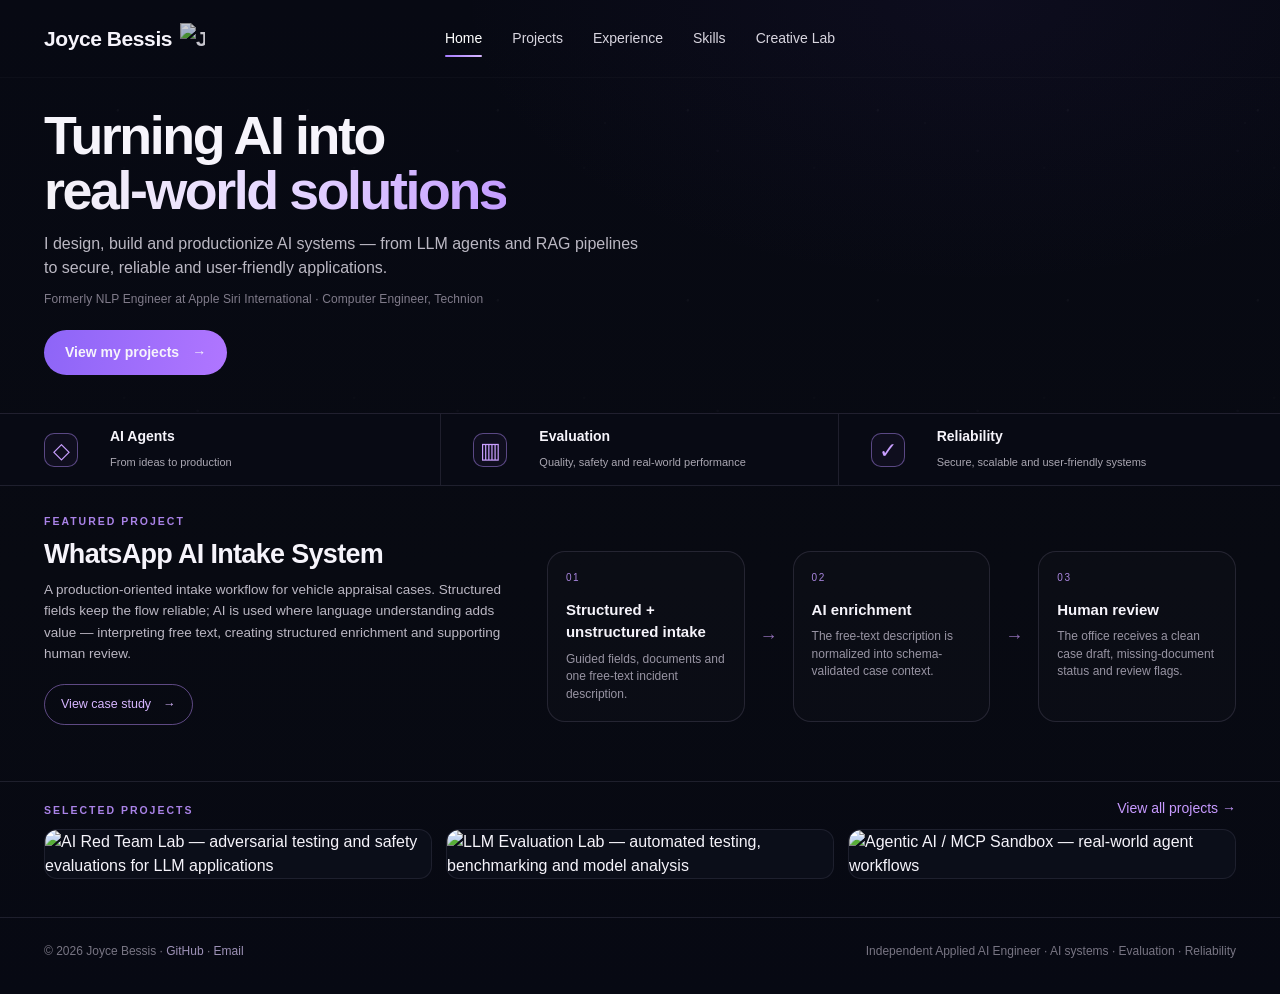
==== commit ed7be045: "Portfolio v1.3 — initial polished version With Dashboard" ====
--- a/index.html
+++ b/index.html
@@ -13,22 +13,16 @@
 
 <header class="nav">
   <div class="wrap nav-inner">
-    <a class="name" href="index.html">Joyce Bessis</a>
+    <a class="name brand-lockup" href="index.html"><span class="brand-name">Joyce Bessis</span><img class="header-logo" src="assets/jy6-logo-purple.png" alt="JY6 logo"></a>
     <nav class="menu" aria-label="Primary">
       <a href="index.html" data-nav="home">Home</a>
       <a href="projects.html" data-nav="projects">Projects</a>
       <a href="experience.html" data-nav="experience">Experience</a>
       <a href="skills.html" data-nav="skills">Skills</a>
+      <a href="creative-lab.html" data-nav="creative">Creative Lab</a>
     </nav>
-    <div class="nav-right">
-      <div class="lang" aria-label="Languages">
-        <a class="active" href="index.html">EN</a> &nbsp;|&nbsp;
-        <a href="#" data-lang-pending="French">FR</a> &nbsp;|&nbsp;
-        <a href="#" data-lang-pending="Hebrew">HE</a>
-      </div>
-      <img class="logo" src="assets/jy6-logo-purple.png" alt="JY6 logo">
-    </div>
-  </div>
+    <div class="nav-right"></div>
+</div>
 </header>
 
 <main>
@@ -38,16 +32,10 @@
       <div class="hero-copy">
         <h1>Turning AI into<br><span>real-world solutions</span></h1>
         <p>I design, build and productionize AI systems — from LLM agents and RAG pipelines to secure, reliable and user-friendly applications.</p>
+        <div class="credibility-line">Formerly NLP Engineer at Apple Siri International · Computer Engineer, Technion</div>
         <a class="cta" href="projects.html">View my projects <span>→</span></a>
       </div>
-      <div class="hero-art" aria-hidden="true">
-        <div class="planet-wrap">
-          <div class="ring"></div>
-          <div class="planet"></div>
-          <div class="horizon"></div>
-          <img class="logo-water" src="assets/jy6-logo-purple.png" alt="">
-        </div>
-      </div>
+      <div class="hero-art hero-planet-water" aria-hidden="true"><img src="assets/hero-planet-water.png" alt=""></div>
     </div>
   </section>
 
@@ -73,42 +61,15 @@
       <div class="feature-copy">
         <div class="kicker">Featured project</div>
         <h2>WhatsApp AI Intake System</h2>
-        <p>An automated intake workflow for car accident reports, built with FastAPI, PostgreSQL and an LLM agent. It collects key information, validates data and routes cases to a human when needed — fast, reliable and ready for production.</p>
-        <a class="outline-btn" href="shami.html">View project details <span>→</span></a>
+        <p>A production-oriented intake workflow for vehicle appraisal cases. Structured fields keep the flow reliable; AI is used where language understanding adds value — interpreting free text, creating structured enrichment and supporting human review.</p>
+        <a class="outline-btn" href="shami.html">View case study <span>→</span></a>
       </div>
-      <div class="phone-wrap">
-<div class="phone" aria-label="Shami WhatsApp AI intake conversation mockup">
-  <div class="screen">
-    <div class="chat-head">
-      <div class="avatar">S</div>
-      <div><b>Shami</b><span>AI accident assistant</span></div>
-    </div>
-    <div class="chat-body">
-      <div class="bubble bot">Hi, I'm Shami, your AI accident assistant. I'll guide you through a few quick steps and create a structured case draft.</div>
-      <div class="bubble bot">What type of accident was it?</div>
-      <div class="quick"><span>Rear-end</span><span>Side collision</span><span>Hit & run</span></div>
-      <div class="bubble user">Rear-end</div>
-      <div class="bubble bot">When and where did it happen?</div>
-      <div class="bubble user">Today · 17:30 · Haifa</div>
-      <div class="bubble bot">Thanks — required fields validated. I've prepared a case draft and flagged photos as the next step.</div>
-      <div class="summary">
-        <div class="summary-top"><b>AI Case Draft</b><span class="badge">Ready for review</span></div>
-        <dl>
-          <dt>Type</dt><dd>Rear-end collision</dd>
-          <dt>Time</dt><dd>Today · 17:30</dd>
-          <dt>Location</dt><dd>Haifa</dd>
-          <dt>Next</dt><dd>Upload photos</dd>
-        </dl>
-      </div>
-    </div>
-    <div class="chat-input">Message Shami…</div>
-  </div>
-</div>
-</div>
-      <div class="project-points">
-        <div class="point"><div class="point-icon">≡</div><div><h3>Natural conversation flow</h3><p>Short, structured interactions that keep the user moving.</p></div></div>
-        <div class="point"><div class="point-icon">▣</div><div><h3>Structured data & validation</h3><p>Turns responses into validated fields instead of free-form chat.</p></div></div>
-        <div class="point"><div class="point-icon">↗</div><div><h3>Human handoff</h3><p>Routes complex or incomplete cases to a person when needed.</p></div></div>
+      <div class="featured-system" aria-label="Shami system flow">
+        <div class="system-step"><span>01</span><b>Structured + unstructured intake</b><p>Guided fields, documents and one free-text incident description.</p></div>
+        <div class="system-arrow">→</div>
+        <div class="system-step"><span>02</span><b>AI enrichment</b><p>The free-text description is normalized into schema-validated case context.</p></div>
+        <div class="system-arrow">→</div>
+        <div class="system-step"><span>03</span><b>Human review</b><p>The office receives a clean case draft, missing-document status and review flags.</p></div>
       </div>
     </div>
   </section>
@@ -119,25 +80,10 @@
         <div class="kicker">Selected projects</div>
         <a href="projects.html">View all projects →</a>
       </div>
-      <div class="cards">
-        <a class="project-card" href="projects.html#red-team">
-          <div class="card-icon">✓</div>
-          <h3>AI Red Team Lab</h3>
-          <p>Adversarial testing and safety evaluations for LLM applications and agents.</p>
-          <span class="card-arrow">→</span>
-        </a>
-        <a class="project-card" href="projects.html#evals">
-          <div class="card-icon">▥</div>
-          <h3>LLM Evaluation Lab</h3>
-          <p>Automated testing, measurable quality, benchmarking and monitoring.</p>
-          <span class="card-arrow">→</span>
-        </a>
-        <a class="project-card" href="projects.html#agentic">
-          <div class="card-icon">◇</div>
-          <h3>Agentic AI / MCP Sandbox</h3>
-          <p>Tool use, orchestration and real-world agent workflow design.</p>
-          <span class="card-arrow">→</span>
-        </a>
+      <div class="cards image-cards">
+        <a class="image-card" href="red-team.html"><img src="assets/card-red-approved.png" alt="AI Red Team Lab — adversarial testing and safety evaluations for LLM applications"></a>
+        <a class="image-card" href="llm-evaluation.html"><img src="assets/card-eval-approved.png" alt="LLM Evaluation Lab — automated testing, benchmarking and model analysis"></a>
+        <a class="image-card" href="agentic-ai.html"><img src="assets/card-agent-approved.png" alt="Agentic AI / MCP Sandbox — real-world agent workflows"></a>
       </div>
     </div>
   </section>
@@ -145,7 +91,7 @@
 
 <footer class="footer">
   <div class="wrap footer-in">
-    <span>© 2026 Joyce Bessis</span>
+    <span>© 2026 Joyce Bessis · <a href="https://github.com/jb6" target="_blank" rel="noopener">GitHub</a> · <a href="mailto:joyce.bessis@gmail.com">Email</a></span>
     <span>Independent Applied AI Engineer · AI systems · Evaluation · Reliability</span>
   </div>
 </footer>
--- a/styles.css
+++ b/styles.css
@@ -30,7 +30,7 @@
 a{color:inherit;text-decoration:none}
 button,input,textarea{font:inherit}
 img{max-width:100%;display:block}
-.wrap{width:min(var(--max),calc(100% - 56px));margin-inline:auto}
+.wrap{width:min(var(--max),calc(100% - 72px));margin-inline:auto}
 .nav{
   height:84px;display:flex;align-items:center;position:relative;z-index:30;
   border-bottom:1px solid rgba(255,255,255,.025);
@@ -39,6 +39,9 @@
 .name{
   font-size:24px;font-weight:650;letter-spacing:-.025em;white-space:nowrap
 }
+.brand-lockup{display:inline-flex;align-items:center;gap:10px}
+.brand-name{display:inline-block}
+.header-logo{width:30px;height:auto;opacity:.86;filter:drop-shadow(0 0 10px rgba(160,112,255,.14)) saturate(.92)}
 .menu{display:flex;gap:34px;align-items:center;color:#d8d5df;font-size:15px}
 .menu a{position:relative;padding:12px 0}
 .menu a.active,.menu a:hover{color:#fff}
@@ -332,3 +335,941 @@
   .timeline-item{grid-template-columns:1fr;gap:6px}
   .footer-in{flex-direction:column}
 }
+
+
+/* v1.3 — homepage fidelity pass against the approved mockup */
+body[data-page="home"] .nav{height:84px}
+body[data-page="home"] .nav-inner{grid-template-columns:1fr auto 1fr}
+body[data-page="home"] .nav-right{min-width:0}
+body[data-page="home"] .hero{min-height:335px}
+body[data-page="home"] .hero-inner{min-height:335px;grid-template-columns:1.02fr .98fr;gap:18px}
+body[data-page="home"] .hero-copy{padding:18px 0 26px}
+body[data-page="home"] .hero h1{font-size:clamp(56px,5vw,72px);line-height:.99;max-width:660px;margin-bottom:16px}
+body[data-page="home"] .hero p{font-size:17px;line-height:1.4;max-width:640px;margin-bottom:18px}
+body[data-page="home"] .cta{padding:13px 24px;font-size:15px}
+body[data-page="home"] .hero-stars{opacity:.05}
+body[data-page="home"] .hero-approved{min-height:335px;background:url('assets/hero-art-approved.png') center right/cover no-repeat;}
+body[data-page="home"] .cap-grid{min-height:76px}
+body[data-page="home"] .cap{padding-top:14px;padding-bottom:14px}
+body[data-page="home"] .cap-icon{width:38px;height:38px;border-radius:11px}
+body[data-page="home"] .cap b{font-size:15px}
+body[data-page="home"] .cap span{font-size:12px}
+body[data-page="home"] .featured{padding:10px 0 0}
+body[data-page="home"] .featured-grid{grid-template-columns:.92fr .72fr .86fr;gap:30px;min-height:300px;align-items:center}
+body[data-page="home"] .feature-copy h2{font-size:30px;margin:10px 0 10px}
+body[data-page="home"] .feature-copy p{font-size:14px;line-height:1.55;margin-bottom:18px}
+body[data-page="home"] .phone-wrap{height:310px;align-self:end;overflow:visible;display:grid;place-items:end center}
+body[data-page="home"] .phone-approved{width:270px;max-height:308px;object-fit:contain;filter:drop-shadow(0 28px 30px rgba(0,0,0,.36));}
+body[data-page="home"] .project-points{gap:14px}
+body[data-page="home"] .point{grid-template-columns:40px 1fr;gap:14px}
+body[data-page="home"] .point-icon{width:38px;height:38px;border-radius:11px}
+body[data-page="home"] .point h3{font-size:14px}
+body[data-page="home"] .point p{font-size:12px;line-height:1.35}
+body[data-page="home"] .outline-btn{padding:10px 16px;font-size:13px}
+body[data-page="home"] .selected{padding:18px 0 44px}
+body[data-page="home"] .selected-head{margin-bottom:10px}
+body[data-page="home"] .image-cards{display:grid;grid-template-columns:repeat(3,1fr);gap:14px}
+body[data-page="home"] .image-card{display:block;border-radius:16px;overflow:hidden;border:1px solid rgba(220,205,255,.13);transition:.2s ease;background:#0b0e19}
+body[data-page="home"] .image-card:hover{transform:translateY(-2px);border-color:rgba(190,145,255,.32)}
+body[data-page="home"] .image-card img{width:100%;height:auto;display:block}
+@media (max-width:1050px){
+  body[data-page="home"] .hero-inner{grid-template-columns:1fr .78fr}
+  body[data-page="home"] .hero-approved{background-size:cover}
+  body[data-page="home"] .featured-grid{grid-template-columns:1fr .72fr}
+  body[data-page="home"] .project-points{grid-column:1/-1;grid-template-columns:repeat(3,1fr);padding-bottom:22px}
+}
+@media (max-width:760px){
+  body[data-page="home"] .hero{min-height:auto}
+  body[data-page="home"] .hero-inner{grid-template-columns:1fr}
+  body[data-page="home"] .hero-copy{padding:40px 0 8px}
+  body[data-page="home"] .hero h1{font-size:48px}
+  body[data-page="home"] .hero-approved{height:260px;min-height:260px;background-position:center}
+  body[data-page="home"] .featured-grid{grid-template-columns:1fr}
+  body[data-page="home"] .phone-wrap{height:auto;order:2}
+  body[data-page="home"] .phone-approved{width:260px;max-height:none}
+  body[data-page="home"] .project-points{grid-template-columns:1fr;order:3}
+  body[data-page="home"] .image-cards{grid-template-columns:1fr}
+}
+
+
+/* v1.3.1 — polish + structure fixes */
+
+/* Give the header deliberate breathing room on every page. */
+.nav .wrap{
+  width:calc(100% - 120px);
+  max-width:1440px;
+}
+.nav-right{padding-right:2px}
+.name{padding-left:6px}
+
+/* Inner pages no longer carry a separate header logo.
+   Branding stays clean on the Home hero. */
+body:not([data-page="home"]) .nav-inner{
+  grid-template-columns:1fr auto 1fr;
+}
+
+/* Hide the language text baked into the approved hero artwork.
+   The real language selector remains in the site navigation. */
+body[data-page="home"] .hero-approved{
+  position:relative;
+  overflow:hidden;
+}
+body[data-page="home"] .hero-approved::before{
+  content:"";
+  position:absolute;
+  right:0;
+  bottom:0;
+  width:28%;
+  height:34%;
+  background:
+    radial-gradient(ellipse at 28% 18%, rgba(185,136,255,.16) 0%, rgba(185,136,255,0) 34%),
+    linear-gradient(180deg, rgba(7,9,19,0) 0%, rgba(7,9,19,.58) 34%, rgba(7,9,19,.96) 100%),
+    linear-gradient(90deg, rgba(7,9,19,0) 0%, rgba(7,9,19,.40) 14%, rgba(7,9,19,.98) 100%);
+  pointer-events:none;
+}
+body[data-page="home"] .hero-approved::after{
+  content:"";
+  position:absolute;
+  top:0;
+  right:0;
+  width:48%;
+  height:22%;
+  background:
+    linear-gradient(180deg,rgba(7,9,19,.99) 0%,rgba(7,9,19,.88) 56%,rgba(7,9,19,0) 100%),
+    linear-gradient(90deg,rgba(7,9,19,0) 0%,rgba(7,9,19,.92) 25%,rgba(7,9,19,.99) 100%);
+  pointer-events:none;
+}
+
+/* Home phone is real HTML/CSS now — no raster text artifacts. */
+.phone-home{
+  width:258px;
+  height:324px;
+  border-radius:34px 34px 0 0;
+  padding:9px 9px 0;
+  background:linear-gradient(145deg,#2a2d42,#0a0b12 46%,#2a2140);
+  border:1px solid rgba(214,188,255,.56);
+  box-shadow:0 28px 50px rgba(0,0,0,.45),0 0 26px rgba(144,96,255,.10);
+  overflow:hidden;
+}
+.phone-home-screen{
+  height:100%;
+  border-radius:26px 26px 0 0;
+  background:linear-gradient(180deg,#0b0d15 0%, #0a0c13 100%);
+  padding:30px 11px 10px;
+  position:relative;
+  display:flex;
+  flex-direction:column;
+}
+.phone-home-notch{
+  position:absolute;top:7px;left:50%;transform:translateX(-50%);
+  width:76px;height:17px;border-radius:999px;background:#05060a;
+}
+.phone-home-head{display:flex;gap:9px;align-items:center;padding-bottom:8px;border-bottom:1px solid rgba(255,255,255,.07)}
+.phone-home-avatar{width:28px;height:28px;border-radius:50%;display:grid;place-items:center;background:linear-gradient(135deg,#9270f5,#c59fff);font-size:10px;font-weight:700}
+.phone-home-head b{font-size:12px;display:block}.phone-home-head span{font-size:8px;color:#8c8995}
+.phone-home-chat{display:flex;flex-direction:column;gap:6px;padding-top:8px;overflow:hidden;flex:1}
+.h-bubble{font-size:8.4px;line-height:1.32;padding:7px 9px;border-radius:11px;max-width:88%;text-shadow:none!important;box-shadow:none!important}
+.h-bot{align-self:flex-start;background:#202436;color:#f3f1f6;border-bottom-left-radius:3px}
+.h-user{align-self:flex-end;background:linear-gradient(135deg,#7258e9,#8b6dff);color:#fff;border-bottom-right-radius:3px}
+.ai-mini-card{border:1px solid rgba(178,132,255,.34);background:#111522;border-radius:10px;padding:7px;color:#e8e3ee}
+.ai-mini-title{display:flex;justify-content:space-between;gap:8px;font-size:8px;margin-bottom:5px}.ai-mini-title span:first-child{font-weight:700}
+.ai-ok{color:#c7a7ff;font-size:7px}
+.ai-row{display:grid;grid-template-columns:48px 1fr;gap:5px;font-size:7px;margin-top:3px}.ai-row small{color:#77758a}.ai-row strong{font-weight:500}
+.phone-home-input{height:26px;background:#171a25;border-radius:999px;color:#696672;font-size:8px;display:flex;align-items:center;padding:0 9px}
+
+/* Project list cards are explicitly clickable. */
+.project-grid{display:grid;grid-template-columns:1fr 1fr;gap:18px}
+.project-link-card{display:block;transition:.2s ease}
+.project-link-card:hover{transform:translateY(-2px);border-color:rgba(188,142,255,.34);background:rgba(255,255,255,.026)}
+.project-open{display:inline-block;margin-top:20px;color:#c7a0ff;font-size:13px}
+.project-case-hero .tag-row{max-width:820px}
+.case-grid{display:grid;grid-template-columns:1fr 1fr;gap:18px}
+
+/* Shami case study */
+.case-intro{padding:0 0 54px}
+.flow-showcase,.dashboard-section,.architecture-section,.ai-section{padding:64px 0;border-top:1px solid var(--line)}
+.section-heading{display:flex;justify-content:space-between;align-items:end;gap:40px;margin-bottom:28px}
+.section-heading h2,.ai-section h2,.architecture-section h2{font-size:36px;line-height:1.08;letter-spacing:-.03em;margin:10px 0 0}
+.section-heading p{max-width:470px;margin:0;color:#aaa7b1}
+.phone-gallery{display:grid;grid-template-columns:repeat(3,1fr);gap:18px}
+.case-phone-card{border:1px solid var(--line);border-radius:22px;padding:20px;background:rgba(255,255,255,.015)}
+.case-phone-label{font-size:11px;letter-spacing:.17em;text-transform:uppercase;color:#bd8dff;font-weight:700;margin-bottom:16px}
+.case-phone{max-width:322px;height:590px;margin:0 auto;border-radius:44px;padding:10px;background:linear-gradient(145deg,#282b40,#090b12 46%,#2a2140);border:1px solid rgba(214,188,255,.48);box-shadow:0 28px 58px rgba(0,0,0,.38),0 0 22px rgba(138,94,242,.10)}
+.case-screen{height:100%;border-radius:35px;background:linear-gradient(180deg,#0b0d15 0%, #0a0c13 100%);padding:22px 15px 15px;overflow:hidden;position:relative}
+.case-screen:before{content:"";position:absolute;top:8px;left:50%;transform:translateX(-50%);width:88px;height:20px;background:#05060a;border-radius:999px}
+.case-head{display:flex;gap:10px;align-items:center;padding:16px 0 12px;border-bottom:1px solid rgba(255,255,255,.07)}
+.mini-avatar{width:34px;height:34px;border-radius:50%;display:grid;place-items:center;background:linear-gradient(135deg,#8f6ff4,#c4a1ff);font-weight:700}
+.case-head b{display:block;font-size:13px}.case-head small{display:block;color:#8c8995;font-size:9px}
+.case-chat{display:flex;flex-direction:column;gap:8px;padding-top:12px}
+.c-bubble{max-width:88%;padding:10px 11px;border-radius:14px;font-size:11px;line-height:1.36;text-shadow:none!important;box-shadow:none!important}
+.c-bot{align-self:flex-start;background:#202436;color:#f3f1f6;border-bottom-left-radius:4px}
+.c-user{align-self:flex-end;background:linear-gradient(135deg,#7c5ef2,#986fff);color:#fff;border-bottom-right-radius:4px}
+.c-actions{display:flex;flex-wrap:wrap;gap:6px;align-self:flex-start}
+.c-actions span{padding:6px 8px;border-radius:999px;border:1px solid rgba(175,130,255,.48);font-size:9px;color:#d8c4ff;background:#111521}
+.flow-form{display:grid;gap:9px;padding-top:14px}
+.flow-form label{font-size:9px;color:#8d8996;display:grid;gap:4px}
+.flow-form input{width:100%;background:#151925;border:1px solid rgba(255,255,255,.08);border-radius:9px;padding:8px 9px;color:#f1eef5;font-size:10px}
+.flow-form button{border:0;border-radius:10px;padding:9px;background:linear-gradient(135deg,#7258e9,#8b6dff);color:#fff;font-weight:650;margin-top:3px}
+.ai-case-grid{display:grid;grid-template-columns:.8fr 1.2fr;gap:48px;align-items:center}
+.ai-case-grid>div>p{color:#aaa7b1;max-width:560px}
+.ai-conversation{border:1px solid var(--line);border-radius:22px;padding:24px;background:rgba(255,255,255,.015);display:flex;flex-direction:column;gap:10px}
+.ai-output{border:1px solid rgba(176,131,255,.34);background:#111521;border-radius:16px;padding:16px}
+.ai-output-head{display:flex;justify-content:space-between;gap:20px;margin-bottom:12px}.ai-output-head span{color:#c8a7ff;font-size:11px}
+.ai-output dl{display:grid;grid-template-columns:190px 1fr;gap:8px 14px;margin:0;font-size:12px}
+.ai-output dt{color:#77758a}.ai-output dd{margin:0;color:#ddd9e4}.ai-output>small{display:block;margin-top:12px;color:#77758a}
+.dashboard{border:1px solid var(--line);border-radius:24px;background:linear-gradient(180deg,#0e1220,#0a0d17);overflow:hidden;box-shadow:var(--shadow)}
+.dash-top{display:flex;justify-content:space-between;align-items:center;gap:20px;padding:18px 22px;border-bottom:1px solid var(--line)}
+.dash-top>div{display:flex;align-items:center;gap:12px}.dash-badge{padding:5px 8px;border-radius:999px;background:rgba(158,112,248,.13);color:#c7a4ff;font-size:10px;font-weight:700}
+.dash-alert{color:#f0c4ff;font-size:12px;border:1px solid rgba(205,150,255,.28);padding:7px 10px;border-radius:999px}
+.dash-grid{display:grid;grid-template-columns:1.15fr 1fr .72fr;gap:1px;background:var(--line)}
+.dash-grid>div{background:#0c0f1a;padding:22px}
+.dash-facts{display:grid;grid-template-columns:1fr 1fr;gap:10px}
+.dash-facts div{padding:11px;border:1px solid rgba(255,255,255,.06);border-radius:12px;background:#101421}.dash-facts small{display:block;color:#77758a;margin-bottom:4px}.dash-facts strong{font-size:13px}
+.dash-ai p{color:#c5c1cc;font-size:14px}.dash-ai small{color:#77758a}
+.dash-docs{display:grid;gap:10px}.dash-docs>div:not(.kicker){display:flex;justify-content:space-between;gap:14px;font-size:12px}.dash-docs span{color:#aaa6b1}.dash-docs b{color:#d9c3ff}.dash-docs em{font-style:normal;color:#c79bff}
+.dash-status{display:flex;gap:8px;flex-wrap:wrap;padding:15px 22px;border-top:1px solid var(--line)}
+.dash-status span{padding:7px 10px;border-radius:999px;background:#111521;color:#77758a;font-size:11px;border:1px solid rgba(255,255,255,.06)}.dash-status .active{color:#e4d7ff;border-color:rgba(177,130,255,.3)}
+.architecture-section h2{max-width:760px}
+.architecture-flow{display:flex;align-items:center;gap:10px;flex-wrap:wrap;margin:26px 0 18px}
+.architecture-flow span{border:1px solid rgba(179,137,255,.28);background:#0e1220;padding:10px 12px;border-radius:999px;font-size:12px}.architecture-flow i{font-style:normal;color:#7d678f}
+
+/* Mobile */
+@media(max-width:900px){
+  .nav .wrap{width:calc(100% - 36px)}
+  .project-grid,.case-grid,.ai-case-grid{grid-template-columns:1fr}
+  .phone-gallery{grid-template-columns:1fr}
+  .section-heading{display:block}.section-heading p{margin-top:12px}
+  .dash-grid{grid-template-columns:1fr}
+}
+
+@media (max-width: 720px){.header-logo{width:24px}.brand-lockup{gap:8px}}
+
+
+/* v1.3.3 — Creative Lab */
+.creative-hero{padding-bottom:34px}
+.creative-intro{max-width:840px}
+.creative-grid{display:grid;grid-template-columns:repeat(3,1fr);gap:18px}
+.creative-card{position:relative;overflow:hidden;min-height:310px}
+.creative-card::before{content:"";position:absolute;inset:auto -12% -18% -12%;height:52%;background:radial-gradient(ellipse at center,rgba(151,103,247,.14),transparent 70%);pointer-events:none}
+.creative-card .creative-icon{width:48px;height:48px;border:1px solid rgba(188,142,255,.38);border-radius:14px;display:grid;place-items:center;color:#d0afff;font-size:22px;margin-bottom:28px;background:rgba(144,96,255,.045)}
+.creative-card h2{font-size:25px;letter-spacing:-.025em;margin:0 0 10px}
+.creative-card p{color:#aaa7b1;margin:0 0 18px;position:relative}
+.creative-card .tag-row{position:relative}
+.media-showcase{padding:42px 0 72px}
+.media-row{display:grid;grid-template-columns:1.1fr .9fr;gap:18px;margin-top:18px}
+.media-panel{min-height:250px}
+.media-placeholder{height:170px;border:1px dashed rgba(188,142,255,.26);border-radius:16px;background:linear-gradient(135deg,rgba(119,75,209,.06),rgba(255,255,255,.01));display:grid;place-items:center;text-align:center;color:#77758a;padding:24px}
+.prompt-sample{background:#0b0e18;border:1px solid var(--line);border-radius:16px;padding:18px;color:#c9c4d1;font-family:ui-monospace,SFMono-Regular,Menlo,Monaco,Consolas,monospace;font-size:12px;line-height:1.6;white-space:pre-wrap}
+@media(max-width:900px){.creative-grid,.media-row{grid-template-columns:1fr}}
+
+
+/* v1.3.4 — evidence + demo preparation */
+.credibility-line{
+  margin:-14px 0 25px;
+  color:#8f8a99;
+  font-size:13px;
+  letter-spacing:.01em;
+}
+.demo-section{
+  padding:64px 0;
+  border-top:1px solid var(--line);
+}
+.demo-shell{
+  display:grid;
+  grid-template-columns:1fr 42px 1fr;
+  gap:18px;
+  align-items:stretch;
+}
+.demo-input,.demo-output{
+  border:1px solid var(--line);
+  border-radius:22px;
+  padding:24px;
+  background:linear-gradient(180deg,rgba(255,255,255,.023),rgba(255,255,255,.012));
+}
+.demo-label{
+  font-size:11px;
+  letter-spacing:.16em;
+  text-transform:uppercase;
+  color:#bd8dff;
+  font-weight:700;
+  margin-bottom:14px;
+}
+.demo-chatline{
+  background:#202436;
+  color:#f3f1f6;
+  border-radius:15px 15px 15px 5px;
+  padding:16px 18px;
+  max-width:92%;
+  font-size:14px;
+  line-height:1.5;
+}
+.demo-flow-note{
+  margin-top:18px;
+  color:#7f7a89;
+  font-size:12px;
+}
+.demo-arrow{
+  display:grid;
+  place-items:center;
+  color:#aa82f7;
+  font-size:24px;
+}
+.demo-output-head{
+  display:flex;
+  justify-content:space-between;
+  gap:18px;
+  align-items:center;
+  margin-bottom:14px;
+  color:#dcd7e4;
+  font-size:13px;
+}
+.demo-pending{
+  padding:5px 8px;
+  border-radius:999px;
+  border:1px solid rgba(188,142,255,.34);
+  color:#c8a7ff;
+  font-size:9px;
+  letter-spacing:.12em;
+}
+.demo-output pre{
+  margin:0;
+  padding:16px;
+  border-radius:15px;
+  background:#0b0e18;
+  color:#d8cfeb;
+  border:1px solid rgba(255,255,255,.06);
+  overflow:auto;
+  font-size:12px;
+  line-height:1.55;
+}
+.demo-checks{
+  display:flex;
+  flex-wrap:wrap;
+  gap:7px;
+  margin-top:14px;
+}
+.demo-checks span{
+  padding:6px 8px;
+  border-radius:999px;
+  background:#111521;
+  color:#9e98aa;
+  border:1px solid rgba(255,255,255,.055);
+  font-size:10px;
+}
+.demo-plan{
+  margin-top:18px;
+  color:#8f8a99;
+  font-size:13px;
+}
+.demo-plan b{color:#cbc5d3}
+.footer a{color:#9e92b7}
+.footer a:hover{color:#d4baff}
+@media(max-width:800px){
+  .demo-shell{grid-template-columns:1fr}
+  .demo-arrow{transform:rotate(90deg)}
+  .credibility-line{font-size:12px}
+}
+
+
+/* v1.3.7 — restore the earlier visual direction, keep the planet, improve devices, EN-only */
+.nav-inner{grid-template-columns:1fr auto 1fr}
+.nav-right{min-width:1px}
+
+/* Preserve the original planet proportions: no stretching. */
+body[data-page="home"] .hero-planet{
+  min-height:350px;
+  height:350px;
+  display:flex;
+  align-items:flex-end;
+  justify-content:flex-end;
+  overflow:hidden;
+  background:radial-gradient(ellipse at 72% 52%, rgba(115,73,220,.10), transparent 62%);
+}
+body[data-page="home"] .hero-planet img{
+  width:auto;
+  height:390px;
+  max-width:none;
+  object-fit:contain;
+  object-position:center bottom;
+  filter:saturate(.94) contrast(1.03);
+  transform:translateX(2%);
+}
+
+/* Premium phone shell — dark graphite, minimal violet reflection, no thick purple outline. */
+.phone-home{
+  width:276px;
+  height:330px;
+  border-radius:42px 42px 0 0;
+  padding:7px 7px 0;
+  background:linear-gradient(145deg,#3a3b43 0%,#11131a 30%,#05060a 68%,#24202d 100%);
+  border:1px solid rgba(255,255,255,.14);
+  box-shadow:0 34px 58px rgba(0,0,0,.48),0 0 26px rgba(133,89,232,.08);
+  overflow:hidden;
+  position:relative;
+}
+.phone-home:before,.case-phone:before{
+  content:"";
+  position:absolute;
+  left:-4px;
+  top:84px;
+  width:3px;
+  height:58px;
+  border-radius:3px;
+  background:#1a1b23;
+  box-shadow:0 72px 0 #1a1b23;
+}
+.phone-home-screen{
+  height:100%;
+  border-radius:35px 35px 0 0;
+  background:linear-gradient(180deg,#0b0d14,#090b11);
+  padding:40px 12px 13px;
+  position:relative;
+  display:flex;
+  flex-direction:column;
+  border:1px solid rgba(255,255,255,.03);
+}
+.phone-home-notch{
+  position:absolute;top:12px;left:50%;transform:translateX(-50%);
+  width:82px;height:21px;border-radius:999px;background:#020308;
+  box-shadow:inset 0 0 0 1px rgba(255,255,255,.02);
+}
+.ios-status{position:absolute;top:12px;left:18px;right:18px;display:flex;justify-content:space-between;color:#ddd9e5;font-size:8px;letter-spacing:.02em;z-index:3}
+.home-status{top:13px}
+.phone-home-head{display:flex;gap:9px;align-items:center;padding-bottom:10px;border-bottom:1px solid rgba(255,255,255,.065)}
+.phone-home-avatar{width:30px;height:30px;border-radius:50%;display:grid;place-items:center;background:linear-gradient(135deg,#9270f5,#c59fff);font-size:11px;font-weight:700}
+.phone-home-head b{font-size:12px;display:block}.phone-home-head span{font-size:8px;color:#8c8995}
+.phone-home-chat{display:flex;flex-direction:column;gap:6px;padding-top:9px;overflow:hidden;flex:1}
+.h-bubble{font-size:8.6px;line-height:1.32;padding:7px 9px;border-radius:11px;max-width:90%;text-shadow:none!important;box-shadow:none!important}
+.h-bot{align-self:flex-start;background:#222636;color:#f4f1f7;border-bottom-left-radius:4px}
+.h-user{align-self:flex-end;background:linear-gradient(135deg,#7658ed,#8d69f9);color:#fff;border-bottom-right-radius:4px}
+.ai-mini-card{border:1px solid rgba(178,132,255,.25);background:#10141f;border-radius:11px;padding:7px;color:#e8e3ee}
+.phone-home-input{height:28px;background:#171a24;border-radius:999px;color:#716d79;font-size:8px;display:flex;align-items:center;padding:0 10px;margin-top:4px}
+.home-indicator{width:92px;height:4px;border-radius:999px;background:rgba(255,255,255,.72);margin:8px auto 2px;opacity:.7}
+
+/* Larger project phones: same visual language, fuller screens, realistic graphite frame. */
+.case-phone-card{border:0;border-radius:0;padding:0;background:transparent}
+.case-phone-label{margin-left:8px}
+.case-phone{
+  max-width:330px;
+  height:610px;
+  margin:0 auto;
+  border-radius:48px;
+  padding:7px;
+  background:linear-gradient(145deg,#3c3d45 0%,#11131a 28%,#05060a 69%,#29232f 100%);
+  border:1px solid rgba(255,255,255,.15);
+  box-shadow:0 32px 68px rgba(0,0,0,.40),0 0 28px rgba(126,82,226,.07);
+  position:relative;
+}
+.case-screen{
+  height:100%;
+  border-radius:41px;
+  background:linear-gradient(180deg,#0b0d14,#090b11);
+  padding:44px 16px 17px;
+  overflow:hidden;
+  position:relative;
+  border:1px solid rgba(255,255,255,.025);
+}
+.case-screen:before{content:"";position:absolute;top:12px;left:50%;transform:translateX(-50%);width:92px;height:24px;background:#020308;border-radius:999px;z-index:2}
+.case-head{display:flex;gap:10px;align-items:center;padding:4px 0 13px;border-bottom:1px solid rgba(255,255,255,.065)}
+.mini-avatar{width:36px;height:36px;border-radius:50%;display:grid;place-items:center;background:linear-gradient(135deg,#8f6ff4,#c4a1ff);font-weight:700}
+.case-head b{display:block;font-size:14px}.case-head small{display:block;color:#8c8995;font-size:9px}
+.case-chat{display:flex;flex-direction:column;gap:9px;padding-top:14px}
+.c-bubble{max-width:88%;padding:10px 12px;border-radius:15px;font-size:11.5px;line-height:1.36;text-shadow:none!important;box-shadow:none!important}
+.c-bot{align-self:flex-start;background:#222636;color:#f3f1f6;border-bottom-left-radius:4px}
+.c-user{align-self:flex-end;background:linear-gradient(135deg,#7658ed,#8f6bfa);color:#fff;border-bottom-right-radius:4px}
+.c-actions{display:flex;flex-wrap:wrap;gap:7px;align-self:flex-start}
+.c-actions span{padding:7px 9px;border-radius:999px;border:1px solid rgba(175,130,255,.38);font-size:9.5px;color:#d8c4ff;background:#111521}
+.flow-form{display:grid;gap:9px;padding-top:14px}
+.flow-form label{font-size:9px;color:#8d8996;display:grid;gap:4px}
+.flow-form input{width:100%;background:#151925;border:1px solid rgba(255,255,255,.07);border-radius:11px;padding:9px 10px;color:#f1eef5;font-size:10px}
+.flow-form button{border:0;border-radius:12px;padding:11px;background:linear-gradient(135deg,#7658ed,#956fff);color:#fff;font-weight:650;margin-top:4px}
+
+/* Creative Lab media library */
+.creative-media-block{margin-top:22px;padding:22px;border:1px solid var(--line);border-radius:24px;background:rgba(255,255,255,.012)}
+.creative-media-head{display:flex;justify-content:space-between;gap:20px;align-items:end;margin-bottom:18px}
+.creative-media-head h3{font-size:26px;margin:4px 0 0}.creative-media-head>span{color:#7f7a89;font-size:12px}
+.music-library{display:grid;gap:12px}.track-card{display:grid;grid-template-columns:54px 1fr;gap:16px;align-items:start;padding:16px;border:1px solid rgba(255,255,255,.06);border-radius:18px;background:#0e1220}
+.track-index{width:42px;height:42px;border-radius:13px;display:grid;place-items:center;background:#151927;border:1px solid rgba(177,130,255,.24);color:#c8a7ff;font-size:12px}
+.track-main h4,.video-card h4{font-size:18px;margin:0 0 4px}.track-main p,.video-card p{margin:0 0 12px;color:#9e9aa6;font-size:13px}
+.track-main audio{width:100%;height:34px;margin-bottom:12px;filter:saturate(.75)}
+.video-library{display:grid;grid-template-columns:repeat(2,1fr);gap:16px}.video-card{padding:16px;border:1px solid rgba(255,255,255,.06);border-radius:18px;background:#0e1220}.video-card video{width:100%;aspect-ratio:16/9;border-radius:12px;background:#06070b;margin-bottom:12px}
+.media-empty{padding:28px;border:1px dashed rgba(177,130,255,.20);border-radius:16px;color:#77758a;text-align:center;background:#0d101a}
+
+@media(max-width:900px){
+  body[data-page="home"] .hero-planet{height:290px;min-height:290px}
+  body[data-page="home"] .hero-planet img{height:320px}
+  .video-library{grid-template-columns:1fr}
+  .creative-media-head{align-items:start;flex-direction:column}
+}
+
+
+/* v1.3.8 — restrained engineering portfolio pass */
+body[data-page="home"] .hero-inner{grid-template-columns:1.05fr .95fr;gap:34px}
+.hero-planet-water{min-height:335px;display:flex;align-items:center;justify-content:flex-end;overflow:visible}
+.hero-planet-water img{
+  width:min(100%,570px);
+  height:auto;
+  object-fit:contain;
+  opacity:.72;
+  filter:saturate(.78) brightness(.82) contrast(.98);
+  border-radius:18px;
+  box-shadow:0 20px 70px rgba(0,0,0,.20);
+}
+body[data-page="home"] .featured-grid{grid-template-columns:.92fr 1.46fr .72fr;gap:28px;align-items:center;min-height:260px}
+.featured-system{display:grid;grid-template-columns:1fr 28px 1fr 28px 1fr;gap:10px;align-items:stretch}
+.system-step{border:1px solid rgba(220,205,255,.12);border-radius:18px;padding:18px;background:rgba(255,255,255,.015)}
+.system-step span{display:block;color:#a986df;font-size:10px;letter-spacing:.16em;margin-bottom:14px}
+.system-step b{display:block;font-size:15px;margin-bottom:7px}
+.system-step p{font-size:12px;line-height:1.45;color:#9894a3;margin:0}
+.system-arrow{display:grid;place-items:center;color:#8f6db5;font-size:18px}
+body[data-page="home"] .project-points{gap:12px}
+
+/* Shami case study: one device only, then system/product views */
+.shami-hero{padding:52px 0 44px}
+.shami-hero-grid{display:grid;grid-template-columns:1.08fr .92fr;gap:70px;align-items:center}
+.shami-hero-copy h1{font-size:clamp(58px,6vw,86px);line-height:.96;letter-spacing:-.055em;margin:8px 0 22px}
+.shami-hero-copy p{font-size:18px;line-height:1.55;color:#b9b5c1;max-width:650px}
+.shami-device-visual{display:flex;flex-direction:column;align-items:center;justify-content:center}
+.shami-device-visual img{
+  width:min(100%,355px);
+  height:auto;
+  border-radius:26px;
+  filter:drop-shadow(0 30px 42px rgba(0,0,0,.46));
+}
+.device-caption{text-transform:uppercase;letter-spacing:.16em;color:#8c8797;font-size:10px;margin-bottom:12px;align-self:flex-start}
+.flow-journey{display:grid;grid-template-columns:repeat(3,1fr);gap:18px}
+.flow-step-card{border:1px solid rgba(220,205,255,.12);border-radius:22px;padding:22px;background:linear-gradient(180deg,rgba(255,255,255,.018),rgba(255,255,255,.01))}
+.flow-step-top{display:flex;justify-content:space-between;gap:12px;align-items:center;margin-bottom:18px}
+.flow-step-top span{font-size:11px;color:#b892ef;letter-spacing:.16em;font-weight:700}
+.flow-step-top small{text-transform:uppercase;letter-spacing:.10em;color:#797584;font-size:9px}
+.flow-step-card h3{font-size:22px;line-height:1.12;letter-spacing:-.025em;margin:0 0 9px}
+.flow-step-card>p{color:#a6a2ae;font-size:13px;line-height:1.55;margin:0 0 18px}
+.flow-ui{border-top:1px solid rgba(255,255,255,.06);padding-top:15px;display:grid;gap:10px}
+.flow-question{font-size:12.5px;color:#e6e2eb;background:#171b29;border-radius:12px;padding:11px 12px}
+.flow-pills{display:flex;gap:7px;flex-wrap:wrap}
+.flow-pills span{font-size:10px;padding:7px 9px;border-radius:999px;border:1px solid rgba(176,131,255,.28);color:#b8b0c4}
+.flow-pills .selected-pill{color:#eee7fb;border-color:rgba(176,131,255,.58);background:rgba(128,91,226,.12)}
+.flow-field{display:flex;justify-content:space-between;gap:12px;align-items:center;padding:10px 12px;border-radius:11px;background:#111521;border:1px solid rgba(255,255,255,.055)}
+.flow-field small{font-size:10px;color:#777383}.flow-field b{font-size:11px;font-weight:560;color:#ddd8e4}
+.flow-form-ui{grid-template-columns:1fr}
+.dashboard{box-shadow:0 26px 70px rgba(0,0,0,.30)}
+
+/* Creative Lab cover support */
+.track-card{grid-template-columns:116px 1fr !important;align-items:center !important}
+.track-cover-wrap{width:116px;height:116px;border-radius:15px;overflow:hidden;background:#0a0c14;border:1px solid rgba(255,255,255,.06)}
+.track-cover{width:100%;height:100%;object-fit:cover}
+.placeholder-cover{width:100%;height:100%;display:grid;place-items:center;color:#846fa2;font-size:24px;background:radial-gradient(circle at 40% 30%,rgba(151,103,247,.18),transparent 55%),#0d101b}
+
+@media(max-width:1100px){
+  body[data-page="home"] .featured-grid{grid-template-columns:1fr}
+  .featured-system{grid-template-columns:1fr}
+  .system-arrow{transform:rotate(90deg);min-height:18px}
+  .shami-hero-grid{grid-template-columns:1fr;gap:32px}
+  .shami-device-visual{align-items:flex-start}
+  .flow-journey{grid-template-columns:1fr}
+}
+@media(max-width:760px){
+  .hero-planet-water{min-height:230px;justify-content:center}
+  .hero-planet-water img{width:100%;opacity:.74}
+  .track-card{grid-template-columns:78px 1fr !important}
+  .track-cover-wrap{width:78px;height:78px}
+}
+
+
+/* =========================================================
+   v1.3.9 — Shami case study redesign
+   Home page remains untouched.
+   ========================================================= */
+.shami-v139{background:#070913}
+.shami-v139 .page-hero{display:none}
+.shami39-hero{padding:56px 0 62px;border-bottom:1px solid rgba(220,205,255,.11)}
+.shami39-hero-grid{display:grid;grid-template-columns:.92fr 1.08fr;gap:76px;align-items:center}
+.shami39-back{display:inline-block;color:#8f8a99;font-size:13px;margin-bottom:28px}
+.shami39-back:hover{color:#d3bcff}
+.shami39-copy h1{font-size:clamp(64px,6vw,92px);line-height:.93;letter-spacing:-.058em;margin:10px 0 24px;max-width:690px}
+.shami39-lead{font-size:19px;line-height:1.58;color:#bbb7c3;max-width:650px;margin:0 0 22px}
+.shami39-stack{display:flex;flex-wrap:wrap;gap:8px;margin:0 0 28px}
+.shami39-stack span,.shami39-arch-tags span{border:1px solid rgba(192,151,255,.22);background:rgba(255,255,255,.018);padding:7px 10px;border-radius:999px;color:#c7c1d0;font-size:11px}
+.shami39-principle{border-left:2px solid #9c73ff;padding-left:14px;color:#8e8999;font-size:13px}
+.shami39-principle strong{color:#e8e3ef;font-weight:600}
+
+.shami39-product-scene{position:relative;min-height:630px;display:grid;place-items:center}
+.shami39-product-scene:before{content:"";position:absolute;width:78%;height:56%;border-radius:50%;background:radial-gradient(ellipse at center,rgba(131,82,229,.16),transparent 68%);filter:blur(14px)}
+.shami39-phone{width:312px;height:620px;border-radius:48px;padding:7px;background:linear-gradient(145deg,#3b3d46,#12131a 38%,#08090d 72%,#282a33);box-shadow:0 40px 85px rgba(0,0,0,.52),0 0 0 1px rgba(255,255,255,.12),0 0 40px rgba(132,83,225,.08);position:relative;transform:rotate(1.2deg);z-index:2}
+.shami39-phone:after{content:"";position:absolute;inset:7px;border-radius:41px;box-shadow:inset 0 0 0 1px rgba(255,255,255,.045);pointer-events:none}
+.shami39-phone-speaker{position:absolute;z-index:4;top:15px;left:50%;transform:translateX(-50%);width:92px;height:25px;background:#020307;border-radius:999px;box-shadow:0 1px 0 rgba(255,255,255,.04)}
+.shami39-phone-screen{height:100%;border-radius:41px;background:linear-gradient(180deg,#0b0e17 0%,#080a11 100%);padding:50px 14px 12px;display:flex;flex-direction:column;overflow:hidden}
+.shami39-appbar{display:flex;align-items:center;gap:10px;padding:0 2px 12px;border-bottom:1px solid rgba(255,255,255,.065)}
+.shami39-avatar{width:34px;height:34px;border-radius:50%;display:grid;place-items:center;background:linear-gradient(135deg,#886af0,#c49aff);font-weight:700;font-size:13px}
+.shami39-appbar b{display:block;font-size:13px;line-height:1.1}.shami39-appbar small{display:block;color:#777486;font-size:9px;margin-top:3px}
+.shami39-online{width:7px;height:7px;border-radius:50%;background:#9f78ff;margin-left:auto;box-shadow:0 0 10px rgba(159,120,255,.55)}
+.shami39-progress{height:2px;background:#171b27;margin:11px 0 4px;border-radius:2px;overflow:hidden}.shami39-progress span{display:block;width:64%;height:100%;background:linear-gradient(90deg,#7559ed,#a977ff)}
+.shami39-chat{display:flex;flex-direction:column;gap:8px;padding:9px 0;flex:1;overflow:hidden}
+.shami39-bubble{max-width:88%;padding:10px 12px;border-radius:13px;font-size:11.5px;line-height:1.38;box-shadow:none;text-shadow:none}
+.shami39-bot{align-self:flex-start;background:#202436;color:#f5f3f8;border-bottom-left-radius:4px}
+.shami39-user{align-self:flex-end;background:linear-gradient(135deg,#7457ea,#9068fb);color:#fff;border-bottom-right-radius:4px}
+.shami39-system-card{border:1px solid rgba(166,122,246,.20);background:#111522;border-radius:13px;padding:10px 11px;color:#ddd8e6}
+.shami39-system-head{display:flex;justify-content:space-between;gap:10px;padding-bottom:7px;margin-bottom:6px;border-bottom:1px solid rgba(255,255,255,.055)}
+.shami39-system-head b{font-size:10px}.shami39-system-head span{font-size:9px;color:#ba96fa}
+.shami39-system-card>div:not(.shami39-system-head){display:grid;grid-template-columns:54px 1fr;gap:8px;margin-top:5px}.shami39-system-card small{color:#747083;font-size:8px}.shami39-system-card strong{font-size:9px;font-weight:550}
+.shami39-compose{height:38px;border-radius:999px;background:#141823;color:#625f6d;font-size:10px;display:flex;align-items:center;padding:0 10px 0 13px}.shami39-compose span{margin-left:auto;width:25px;height:25px;border-radius:50%;display:grid;place-items:center;background:#7f5ff0;color:#fff;font-size:11px}
+.shami39-float-card{position:absolute;z-index:3;width:190px;border:1px solid rgba(203,171,255,.14);background:rgba(13,17,30,.94);backdrop-filter:blur(10px);border-radius:16px;padding:14px 15px;box-shadow:0 18px 44px rgba(0,0,0,.32)}
+.shami39-float-card small{display:block;color:#8f77b8;font-size:9px;letter-spacing:.12em;margin-bottom:7px}.shami39-float-card strong{display:block;font-size:13px;margin-bottom:4px}.shami39-float-card span{display:block;color:#777383;font-size:10px}
+.shami39-float-card--top{right:3%;top:15%}.shami39-float-card--bottom{left:2%;bottom:11%}
+
+.shami39-facts{border-bottom:1px solid rgba(220,205,255,.10);border-top:1px solid rgba(220,205,255,.08)}
+.shami39-fact-grid{display:grid;grid-template-columns:repeat(4,1fr)}
+.shami39-fact-grid>div{padding:24px 24px;border-right:1px solid rgba(220,205,255,.10)}.shami39-fact-grid>div:first-child{padding-left:0}.shami39-fact-grid>div:last-child{border-right:0}
+.shami39-fact-grid small{display:block;color:#8e8998;text-transform:uppercase;letter-spacing:.1em;font-size:9px;margin-bottom:7px}.shami39-fact-grid strong{display:block;font-size:17px;margin-bottom:5px}.shami39-fact-grid span{color:#888493;font-size:12px;line-height:1.45}
+
+.shami39-section{padding:76px 0;border-bottom:1px solid rgba(220,205,255,.10)}
+.shami39-section-head{display:grid;grid-template-columns:1fr .8fr;gap:80px;align-items:end;margin-bottom:34px}
+.shami39-section-head h2,.shami39-ai-copy h2,.shami39-decision-grid h2{font-size:clamp(38px,4vw,56px);line-height:1.02;letter-spacing:-.045em;margin:8px 0 0}
+.shami39-section-head p{margin:0;color:#aaa6b2;font-size:15px;line-height:1.58;max-width:560px}
+
+.shami39-flow-stage{border:1px solid rgba(220,205,255,.12);border-radius:24px;overflow:hidden;background:linear-gradient(180deg,#0d111d,#0a0d16);box-shadow:0 26px 70px rgba(0,0,0,.26)}
+.shami39-flow-nav{display:flex;gap:0;border-bottom:1px solid rgba(255,255,255,.065);overflow:auto}.shami39-flow-nav span{padding:14px 17px;color:#6f6b7b;font-size:10px;letter-spacing:.08em;text-transform:uppercase;white-space:nowrap}.shami39-flow-nav span.active{color:#d3b8ff;border-bottom:2px solid #a77cff;background:rgba(167,124,255,.035)}
+.shami39-flow-main{display:grid;grid-template-columns:1fr 1fr}
+.shami39-conversation-panel,.shami39-state-panel{padding:24px;min-height:370px}.shami39-conversation-panel{border-right:1px solid rgba(255,255,255,.065);display:flex;flex-direction:column;gap:12px}.shami39-state-panel{display:flex;flex-direction:column;gap:10px}
+.shami39-panel-title{display:flex;justify-content:space-between;gap:12px;padding-bottom:13px;border-bottom:1px solid rgba(255,255,255,.055);margin-bottom:3px}.shami39-panel-title span{font-size:13px;font-weight:600}.shami39-panel-title small{color:#777383;font-size:10px}
+.shami39-choice-row{display:flex;gap:8px;flex-wrap:wrap}.shami39-choice-row span{padding:7px 10px;border-radius:999px;border:1px solid rgba(177,130,255,.24);background:#111522;color:#aaa4b4;font-size:11px}.shami39-choice-row .chosen{border-color:rgba(174,128,255,.65);color:#e1d1fb;background:rgba(132,90,218,.08)}
+.shami39-state-row{display:grid;grid-template-columns:130px 1fr auto;gap:12px;align-items:center;border:1px solid rgba(255,255,255,.055);background:#101421;padding:11px 12px;border-radius:12px}.shami39-state-row small{font-family:ui-monospace,SFMono-Regular,Menlo,monospace;color:#817b8e;font-size:10px}.shami39-state-row strong{font-family:ui-monospace,SFMono-Regular,Menlo,monospace;font-weight:500;font-size:11px;color:#ddd7e7}.shami39-state-row em{font-style:normal;font-size:9px;color:#a989e5}
+.shami39-rule-note{margin-top:auto;border-left:2px solid #8565e8;padding:11px 13px;background:rgba(128,88,214,.045)}.shami39-rule-note b{display:block;font-size:11px;margin-bottom:4px}.shami39-rule-note span{color:#7f7a89;font-size:10px;line-height:1.45}
+
+.shami39-ai-section{background:radial-gradient(760px 360px at 80% 50%,rgba(117,73,201,.08),transparent 70%)}
+.shami39-ai-grid{display:grid;grid-template-columns:.8fr 1.2fr;gap:76px;align-items:center}.shami39-ai-copy p{color:#aaa6b2;font-size:15px;line-height:1.6;max-width:560px}.shami39-guardrail-list{display:flex;flex-wrap:wrap;gap:8px;margin-top:22px}.shami39-guardrail-list span{font-size:10px;padding:7px 9px;border:1px solid rgba(255,255,255,.07);border-radius:999px;background:#0e1220;color:#9f99a9}
+.shami39-ai-console{border:1px solid rgba(220,205,255,.12);border-radius:22px;background:#0b0f19;padding:20px;box-shadow:0 26px 70px rgba(0,0,0,.25)}
+.shami39-console-bar{display:flex;justify-content:space-between;gap:12px;padding-bottom:14px;border-bottom:1px solid rgba(255,255,255,.055);font-family:ui-monospace,SFMono-Regular,Menlo,monospace;font-size:11px}.shami39-console-bar em{font-style:normal;color:#b793f7}.shami39-console-input{margin:16px 0;padding:14px;border-radius:13px;background:#202436;color:#eeeaf3;font-size:12px;line-height:1.48}.shami39-json{display:grid;gap:8px}.shami39-json>div{display:grid;grid-template-columns:180px 1fr;gap:14px;border:1px solid rgba(255,255,255,.055);border-radius:11px;padding:10px 12px}.shami39-json small{color:#746f80;font-family:ui-monospace,SFMono-Regular,Menlo,monospace;font-size:10px}.shami39-json strong{color:#d7d2de;font-family:ui-monospace,SFMono-Regular,Menlo,monospace;font-size:10.5px;font-weight:500}
+
+.shami39-dashboard{border:1px solid rgba(220,205,255,.12);border-radius:24px;overflow:hidden;background:#0b0e18;display:grid;grid-template-columns:235px 1fr;box-shadow:0 30px 85px rgba(0,0,0,.30)}
+.shami39-dash-side{background:#0c101b;border-right:1px solid rgba(255,255,255,.055);padding:20px 15px}.shami39-dash-brand{font-size:13px;font-weight:650;padding:0 7px 16px;border-bottom:1px solid rgba(255,255,255,.055)}.shami39-dash-side nav{display:grid;gap:4px;padding:13px 0}.shami39-dash-side nav span{display:flex;justify-content:space-between;padding:8px 9px;border-radius:9px;color:#777382;font-size:10px}.shami39-dash-side nav span.active{background:#151a28;color:#ddd7e6}.shami39-dash-side nav b{font-size:9px;color:#9e7de1}
+.shami39-dash-case-list{display:grid;gap:7px;padding-top:9px;border-top:1px solid rgba(255,255,255,.055)}.shami39-dash-case-list div{padding:10px;border-radius:11px}.shami39-dash-case-list div.active{background:#121725;border:1px solid rgba(166,122,246,.16)}.shami39-dash-case-list small,.shami39-dash-case-list strong,.shami39-dash-case-list span{display:block}.shami39-dash-case-list small{color:#776f89;font-size:8px}.shami39-dash-case-list strong{font-size:11px;margin:2px 0}.shami39-dash-case-list span{color:#6f6b79;font-size:9px}
+.shami39-dash-main{padding:22px}.shami39-dash-top{display:flex;justify-content:space-between;align-items:center;padding-bottom:18px;border-bottom:1px solid rgba(255,255,255,.055)}.shami39-dash-top small{color:#817a8e;font-size:9px}.shami39-dash-top h3{font-size:21px;margin:2px 0 0}.shami39-dash-top span{color:#706b7a;font-size:10px}.shami39-status-pill{padding:7px 10px;border-radius:999px;background:rgba(143,101,231,.08);border:1px solid rgba(174,128,255,.22);color:#c29ff8!important;font-size:10px!important}
+.shami39-dash-columns{display:grid;grid-template-columns:1.08fr 1fr .85fr;gap:12px;padding:18px 0}.shami39-dash-card{border:1px solid rgba(255,255,255,.055);border-radius:14px;background:#0f1320;padding:14px}.shami39-dash-card-title{font-size:11px;font-weight:600;padding-bottom:10px;border-bottom:1px solid rgba(255,255,255,.05);margin-bottom:10px}.shami39-dash-card-title span{float:right;font-size:8px;color:#8c73b8;font-weight:500}.shami39-detail-grid{display:grid;grid-template-columns:1fr 1fr;gap:7px}.shami39-detail-grid div{background:#111624;border-radius:9px;padding:9px}.shami39-detail-grid small{display:block;color:#6f6b79;font-size:8px;margin-bottom:3px}.shami39-detail-grid strong{font-size:10px;font-weight:550}.shami39-ai-card p{font-size:11px;line-height:1.52;color:#bbb5c4}.shami39-original{border-top:1px solid rgba(255,255,255,.05);padding-top:9px;margin-top:10px}.shami39-original small,.shami39-original span{display:block}.shami39-original small{color:#6f6a79;font-size:8px}.shami39-original span{color:#a786e0;font-size:9px;margin-top:3px}.shami39-doc-row{display:flex;justify-content:space-between;gap:12px;padding:7px 0;border-bottom:1px solid rgba(255,255,255,.045);font-size:9px}.shami39-doc-row span{color:#8f8a98}.shami39-doc-row strong{font-weight:550;color:#cbc5d4}.shami39-doc-row.missing strong{color:#a787de}.shami39-dash-footer{display:flex;gap:8px;flex-wrap:wrap;padding-top:3px}.shami39-dash-footer span{padding:6px 8px;border-radius:999px;background:#111522;border:1px solid rgba(255,255,255,.05);font-size:9px;color:#898494}
+
+.shami39-arch-section{background:rgba(255,255,255,.007)}.shami39-arch-flow{display:flex;align-items:center;gap:8px;flex-wrap:wrap}.shami39-arch-flow>div{min-width:135px;border:1px solid rgba(220,205,255,.11);border-radius:14px;background:#0e1220;padding:13px}.shami39-arch-flow small{display:block;color:#746f7f;font-size:8px;text-transform:uppercase;letter-spacing:.08em;margin-bottom:5px}.shami39-arch-flow strong{font-size:10px;font-weight:600}.shami39-arch-flow i{font-style:normal;color:#735a9c}.shami39-arch-tags{display:flex;gap:8px;flex-wrap:wrap;margin-top:18px}
+
+.shami39-decision-grid{display:grid;grid-template-columns:.85fr 1.15fr;gap:90px;align-items:start}.shami39-decision-copy{font-size:17px;color:#aaa6b2;line-height:1.65}.shami39-decision-copy p{margin:0 0 14px}
+.shami39-demo-cta{padding:54px 0;border-bottom:1px solid rgba(220,205,255,.10)}.shami39-demo-inner{display:flex;justify-content:space-between;align-items:center;gap:40px;border:1px solid rgba(220,205,255,.11);border-radius:22px;padding:28px;background:linear-gradient(180deg,#0e1220,#0b0e18)}.shami39-demo-inner h2{font-size:30px;margin:5px 0 6px}.shami39-demo-inner p{color:#918c9b;margin:0;max-width:720px}.shami39-demo-status{white-space:nowrap;border:1px solid rgba(173,129,255,.26);border-radius:999px;padding:9px 12px;color:#ba96f5;font-size:11px}
+
+@media(max-width:1080px){
+  .shami39-hero-grid{grid-template-columns:1fr;gap:28px}.shami39-product-scene{min-height:610px}.shami39-fact-grid{grid-template-columns:1fr 1fr}.shami39-fact-grid>div:nth-child(2){border-right:0}.shami39-section-head{grid-template-columns:1fr;gap:16px}.shami39-ai-grid{grid-template-columns:1fr;gap:32px}.shami39-dashboard{grid-template-columns:190px 1fr}.shami39-dash-columns{grid-template-columns:1fr 1fr}.shami39-dash-columns .shami39-dash-card:last-child{grid-column:1/-1}.shami39-decision-grid{grid-template-columns:1fr;gap:20px}
+}
+@media(max-width:760px){
+  .shami39-copy h1{font-size:54px}.shami39-product-scene{min-height:540px}.shami39-phone{width:275px;height:550px}.shami39-float-card{display:none}.shami39-fact-grid{grid-template-columns:1fr}.shami39-fact-grid>div{border-right:0;border-bottom:1px solid rgba(220,205,255,.10);padding-left:0}.shami39-flow-main{grid-template-columns:1fr}.shami39-conversation-panel{border-right:0;border-bottom:1px solid rgba(255,255,255,.065)}.shami39-state-row{grid-template-columns:110px 1fr}.shami39-state-row em{display:none}.shami39-json>div{grid-template-columns:1fr}.shami39-dashboard{grid-template-columns:1fr}.shami39-dash-side{display:none}.shami39-dash-columns{grid-template-columns:1fr}.shami39-dash-columns .shami39-dash-card:last-child{grid-column:auto}.shami39-arch-flow{display:grid;grid-template-columns:1fr}.shami39-arch-flow i{transform:rotate(90deg);text-align:center}.shami39-demo-inner{display:block}.shami39-demo-status{display:inline-block;margin-top:18px}
+}
+
+
+/* v1.3.10 — professional portfolio pass */
+.pro-hero{padding:88px 0 70px}
+.pro-hero-grid{display:grid;grid-template-columns:1fr .78fr;gap:80px;align-items:end}
+.pro-hero h1{font-size:clamp(58px,6vw,86px);line-height:.96;letter-spacing:-.055em;margin:8px 0 0;max-width:820px}
+.pro-hero p{margin:0;color:#aaa6b3;font-size:17px;line-height:1.65;max-width:620px}
+.pro-section{padding:72px 0;border-top:1px solid rgba(220,205,255,.09)}
+.pro-section-muted{background:rgba(255,255,255,.009)}
+.pro-section-head{display:grid;grid-template-columns:1fr .78fr;gap:70px;align-items:end;margin-bottom:30px}
+.pro-section-head h2{font-size:clamp(34px,3.8vw,52px);line-height:1.03;letter-spacing:-.045em;margin:7px 0 0}
+.pro-section-head p{margin:0;color:#9995a4;font-size:15px;line-height:1.6}
+.status-pill{display:inline-flex;width:max-content;padding:6px 9px;border:1px solid rgba(175,130,255,.22);border-radius:999px;color:#9f90b9;font-size:9px;letter-spacing:.08em;text-transform:uppercase}
+.status-live{color:#cfb4ff;border-color:rgba(180,136,255,.36);background:rgba(142,94,232,.05)}
+.flagship-card{display:grid;grid-template-columns:1.25fr .75fr;gap:28px;border:1px solid rgba(220,205,255,.12);border-radius:24px;background:linear-gradient(180deg,#0e1220,#0b0e18);padding:28px;transition:.2s ease}
+.flagship-card:hover{border-color:rgba(190,145,255,.28);transform:translateY(-2px)}
+.flagship-copy h3{font-size:34px;letter-spacing:-.035em;margin:14px 0 10px}.flagship-copy p{color:#aaa6b3;max-width:740px;line-height:1.6}.flagship-proof{display:grid;gap:10px}.flagship-proof>div{border:1px solid rgba(255,255,255,.055);border-radius:14px;background:#101421;padding:14px}.flagship-proof small{display:block;color:#716c7b;font-size:9px;text-transform:uppercase;letter-spacing:.08em;margin-bottom:5px}.flagship-proof strong{font-size:13px;font-weight:600}
+.pro-project-grid{display:grid;grid-template-columns:repeat(3,1fr);gap:16px}.pro-project-card{border:1px solid rgba(220,205,255,.11);border-radius:20px;background:#0d111d;padding:22px;min-height:270px;display:flex;flex-direction:column;transition:.2s ease}.pro-project-card:hover{border-color:rgba(190,145,255,.28);transform:translateY(-2px)}.pro-project-card h3{font-size:23px;margin:14px 0 9px;letter-spacing:-.02em}.pro-project-card p{color:#9f9aa8;font-size:14px;line-height:1.55}.mini-proof{margin-top:auto;padding-top:18px;color:#bca4e5;font-size:11px;border-top:1px solid rgba(255,255,255,.05)}
+.roadmap-row{display:grid;grid-template-columns:1fr 1fr;gap:14px}.roadmap-row a{display:flex;justify-content:space-between;gap:20px;align-items:center;border:1px solid rgba(220,205,255,.1);border-radius:15px;padding:18px;background:#0d111c}.roadmap-row span{color:#8f8999;font-size:12px}
+.experience-pro-grid{display:grid;grid-template-columns:.7fr 1.3fr;gap:78px}.experience-summary{position:sticky;top:105px;align-self:start}.experience-summary h2{font-size:38px;letter-spacing:-.04em;line-height:1.05}.experience-summary p{color:#9d98a6;line-height:1.65}.experience-list{display:grid}.experience-list article{display:grid;grid-template-columns:210px 1fr;gap:28px;padding:26px 0;border-top:1px solid rgba(220,205,255,.09)}.experience-list article:last-child{border-bottom:1px solid rgba(220,205,255,.09)}.experience-org{font-size:12px;color:#9b90ad;font-weight:600}.experience-org span{color:#676270;font-weight:400}.experience-list h3{font-size:22px;margin:0 0 8px}.experience-list p{margin:0;color:#aaa6b3;line-height:1.6}.experience-tags{margin-top:12px;color:#776f86;font-size:11px}.education-band{display:grid;grid-template-columns:.55fr 1.45fr;gap:70px;align-items:center}.education-band h2{font-size:38px;margin:7px 0 0}.education-grid{display:grid;grid-template-columns:repeat(3,1fr);gap:12px}.education-grid div{border:1px solid rgba(220,205,255,.09);border-radius:15px;background:#0d111d;padding:18px}.education-grid strong,.education-grid span{display:block}.education-grid strong{font-size:14px;margin-bottom:5px}.education-grid span{font-size:11px;color:#888391}
+.capability-grid{display:grid;grid-template-columns:repeat(2,1fr);gap:14px}.capability-grid article{border:1px solid rgba(220,205,255,.1);border-radius:18px;padding:22px;background:#0d111d}.capability-grid article>span{color:#a888dc;font-size:11px;letter-spacing:.1em}.capability-grid h3{font-size:23px;margin:12px 0 8px}.capability-grid p{margin:0;color:#9994a3;line-height:1.58}.focus-grid{display:grid;grid-template-columns:repeat(3,1fr);gap:12px}.focus-grid div{border:1px solid rgba(220,205,255,.08);border-radius:14px;padding:17px;background:#0e121f}.focus-grid strong,.focus-grid span{display:block}.focus-grid strong{font-size:14px;margin-bottom:6px}.focus-grid span{color:#817c8b;font-size:11px;line-height:1.5}.principle-band{display:grid;grid-template-columns:.7fr 1.3fr;gap:70px;align-items:end}.principle-band h2{font-size:40px;margin:7px 0 0;letter-spacing:-.04em}.principle-band p{margin:0;color:#a19caa;font-size:17px;line-height:1.65}
+.creative-pillars{display:grid;grid-template-columns:repeat(3,1fr);gap:14px}.creative-pillars article{display:flex;gap:16px;border-top:1px solid rgba(220,205,255,.11);padding:20px 0}.creative-pillars article>span{width:38px;height:38px;border:1px solid rgba(177,130,255,.28);border-radius:11px;display:grid;place-items:center;color:#c49bff;flex:0 0 auto}.creative-pillars h3{margin:0 0 6px;font-size:18px}.creative-pillars p{margin:0;color:#8f8998;font-size:13px;line-height:1.55}.prompt-pro-grid{display:grid;grid-template-columns:.8fr 1.2fr;gap:64px;align-items:center}.prompt-pro-grid h2{font-size:42px;line-height:1.04;letter-spacing:-.04em}.prompt-pro-grid p{color:#aaa6b2;line-height:1.65}
+.contact-pro-grid{display:grid;grid-template-columns:.85fr 1.15fr;gap:70px}.contact-pro-copy h2{font-size:42px;margin:8px 0 12px}.contact-pro-copy p{color:#9d98a6;line-height:1.65;max-width:520px}.contact-links{margin-top:20px}.contact-links a{color:#bd9cf3}.pro-contact-form button{border:0;cursor:pointer;width:max-content}
+.lab-hero{padding:70px 0 58px}.lab-back{display:inline-block;color:#8e8998;font-size:12px;margin-bottom:26px}.lab-hero h1{font-size:clamp(52px,5.8vw,82px);max-width:900px;line-height:.98;letter-spacing:-.052em;margin:10px 0 20px}.lab-hero p{color:#aaa6b3;max-width:740px;font-size:18px;line-height:1.6}.lab-grid{display:grid;grid-template-columns:1fr 1fr;gap:16px}.lab-grid article{border:1px solid rgba(220,205,255,.1);border-radius:18px;padding:22px;background:#0d111d}.lab-grid article:last-child{grid-column:1/-1}.lab-grid h2{font-size:26px;margin:10px 0 14px}.lab-grid ul{margin:0;padding-left:18px;color:#a7a2b0;line-height:1.75}
+
+/* Home: remove duplicate content and give CTA breathing room */
+body[data-page="home"] .featured-grid{grid-template-columns:.82fr 1.18fr;gap:42px;align-items:center;min-height:270px}
+body[data-page="home"] .featured-system{grid-template-columns:1fr 28px 1fr 28px 1fr}
+body[data-page="home"] .feature-copy{padding-bottom:30px}
+body[data-page="home"] .outline-btn{margin-bottom:18px}
+
+/* Shami pro */
+.shami-pro-hero{padding:58px 0 62px;border-bottom:1px solid rgba(220,205,255,.09);background:radial-gradient(700px 420px at 80% 30%,rgba(106,63,196,.08),transparent 72%)}
+.shami-pro-hero-grid{display:grid;grid-template-columns:.95fr 1.05fr;gap:64px;align-items:center}.shami-pro-copy h1{font-size:clamp(55px,5.6vw,80px);line-height:.95;letter-spacing:-.055em;margin:10px 0 20px}.shami-pro-lead{color:#b3afbb;font-size:17px;line-height:1.65;max-width:720px}.shami-pro-facts{display:flex;gap:28px;flex-wrap:wrap;margin:26px 0}.shami-pro-facts div{min-width:115px}.shami-pro-facts strong,.shami-pro-facts span{display:block}.shami-pro-facts strong{font-size:20px}.shami-pro-facts span{color:#7f7a89;font-size:10px;margin-top:3px}
+.shami-pro-scene{position:relative;min-height:620px;display:grid;place-items:center}.shami-pro-scene:before{content:"";position:absolute;width:75%;height:58%;border-radius:50%;background:radial-gradient(ellipse at center,rgba(132,82,226,.14),transparent 70%);filter:blur(20px)}
+.shami-pro-phone{width:316px;height:612px;border-radius:48px;padding:6px;background:linear-gradient(145deg,#3b3d46,#14151b 42%,#07080c 76%,#292b33);box-shadow:0 38px 80px rgba(0,0,0,.48),0 0 0 1px rgba(255,255,255,.10);position:relative;z-index:2;transform:rotate(1deg)}.shami-pro-island{position:absolute;top:14px;left:50%;transform:translateX(-50%);width:88px;height:24px;border-radius:999px;background:#020307;z-index:3}.shami-pro-screen{height:100%;border-radius:42px;background:linear-gradient(180deg,#0b0e17,#080a11);padding:48px 14px 12px;display:flex;flex-direction:column;overflow:hidden}.shami-pro-appbar{display:flex;align-items:center;gap:10px;padding-bottom:12px;border-bottom:1px solid rgba(255,255,255,.06)}.shami-pro-appbar b{display:block;font-size:13px}.shami-pro-appbar small{display:block;color:#777486;font-size:9px}.shami-pro-appbar>span{margin-left:auto;color:#777486}.shami-pro-chat{display:flex;flex-direction:column;gap:9px;padding:13px 0;flex:1}.shami-pro-compose{height:38px;border-radius:999px;background:#141823;color:#625f6d;font-size:10px;display:flex;align-items:center;padding:0 8px 0 13px}.shami-pro-compose span{margin-left:auto;width:25px;height:25px;border-radius:50%;display:grid;place-items:center;background:#805ff0;color:#fff}
+.shami-pro-case-card{position:absolute;z-index:4;right:0;bottom:11%;width:235px;border:1px solid rgba(203,171,255,.16);background:rgba(13,17,30,.96);backdrop-filter:blur(12px);border-radius:18px;padding:16px;box-shadow:0 22px 55px rgba(0,0,0,.34)}.shami-pro-case-head{display:flex;justify-content:space-between;gap:8px;padding-bottom:10px;margin-bottom:9px;border-bottom:1px solid rgba(255,255,255,.055)}.shami-pro-case-head small{color:#7e748f;font-size:8px;letter-spacing:.09em}.shami-pro-case-head span{color:#bd9cf5;font-size:8px}.shami-pro-case-card>div:not(.shami-pro-case-head){display:grid;grid-template-columns:72px 1fr;gap:10px;padding:7px 0;border-bottom:1px solid rgba(255,255,255,.04)}.shami-pro-case-card small{color:#706b7a;font-size:9px}.shami-pro-case-card strong{font-size:10px;font-weight:550}
+.shami-pro-strip{border-bottom:1px solid rgba(220,205,255,.09);background:rgba(255,255,255,.006)}.shami-pro-how{display:grid;grid-template-columns:repeat(4,1fr)}.shami-pro-how>div{padding:22px 20px;border-right:1px solid rgba(220,205,255,.09)}.shami-pro-how>div:first-child{padding-left:0}.shami-pro-how>div:last-child{border-right:0}.shami-pro-how span{color:#9b7ccc;font-size:10px;letter-spacing:.1em}.shami-pro-how strong{display:block;font-size:14px;margin:6px 0}.shami-pro-how p{margin:0;color:#7f7a89;font-size:11px;line-height:1.5}.demo-badge{font-size:8px;color:#8e78b8;font-weight:500;margin-left:6px}
+.optional-ai-grid{display:grid;grid-template-columns:repeat(4,1fr);gap:12px}.optional-ai-grid article{border:1px solid rgba(220,205,255,.09);border-radius:15px;padding:17px;background:#0d111d}.optional-ai-grid article>span{width:34px;height:34px;border:1px solid rgba(177,130,255,.25);border-radius:10px;display:grid;place-items:center;color:#bf9af7;margin-bottom:18px}.optional-ai-grid h3{font-size:16px;margin:0 0 7px}.optional-ai-grid p{margin:0;color:#888392;font-size:12px;line-height:1.52}
+
+/* Creative media polish */
+.music-library,.video-library{display:grid;gap:14px}.track-card{display:grid;grid-template-columns:150px 1fr;gap:20px;border:1px solid rgba(220,205,255,.09);border-radius:18px;background:#0d111d;padding:16px}.track-cover-wrap{width:150px;aspect-ratio:1;border-radius:14px;overflow:hidden;background:#111522}.track-cover{width:100%;height:100%;object-fit:cover}.track-main h4{font-size:22px;margin:8px 0 6px}.track-main p{color:#888392;margin:0 0 12px}.track-main audio{width:100%;height:38px}.video-library{grid-template-columns:repeat(2,1fr)}.video-card{border:1px solid rgba(220,205,255,.09);border-radius:18px;background:#0d111d;padding:14px}.video-card video{width:100%;border-radius:12px;background:#070913}.video-card h4{font-size:20px;margin:14px 0 5px}.video-card p{color:#888392}
+
+@media(max-width:1050px){.pro-project-grid{grid-template-columns:1fr}.experience-pro-grid,.education-band,.principle-band,.contact-pro-grid,.prompt-pro-grid{grid-template-columns:1fr;gap:30px}.experience-summary{position:static}.education-grid{grid-template-columns:1fr}.focus-grid{grid-template-columns:1fr 1fr}.shami-pro-hero-grid{grid-template-columns:1fr}.shami-pro-scene{min-height:610px}.optional-ai-grid{grid-template-columns:1fr 1fr}.pro-hero-grid,.pro-section-head{grid-template-columns:1fr;gap:20px}}
+@media(max-width:760px){.pro-project-grid,.capability-grid,.focus-grid,.creative-pillars,.optional-ai-grid,.roadmap-row,.lab-grid,.video-library{grid-template-columns:1fr}.flagship-card{grid-template-columns:1fr}.experience-list article{grid-template-columns:1fr;gap:8px}.shami-pro-how{grid-template-columns:1fr}.shami-pro-how>div{border-right:0;border-bottom:1px solid rgba(220,205,255,.09);padding-left:0}.shami-pro-phone{width:278px;height:545px}.shami-pro-case-card{display:none}.track-card{grid-template-columns:1fr}.track-cover-wrap{width:100%;max-width:240px}}
+
+
+/* v1.3.11 — restrained professional pass
+   Smaller type, calmer spacing, less glow, lighter borders, more editorial hierarchy. */
+:root{
+  --radius:20px;
+  --shadow:0 20px 55px rgba(0,0,0,.24);
+  --line:rgba(220,205,255,.11);
+}
+body{
+  background:
+    radial-gradient(760px 420px at 76% 0%, rgba(98,63,181,.065), transparent 68%),
+    linear-gradient(180deg,#070913 0%,#080a12 58%,#070913 100%);
+}
+.wrap{width:min(1320px,calc(100% - 88px))}
+.nav{height:78px}
+.nav .wrap{width:min(1320px,calc(100% - 88px));max-width:none}
+.name{font-size:21px;font-weight:620;letter-spacing:-.02em;padding-left:0}
+.brand-lockup{gap:8px}
+.header-logo{width:25px;opacity:.8;filter:none}
+.menu{gap:30px;font-size:14px}
+.menu a{padding:10px 0}
+.lang{font-size:13px}
+
+/* Home */
+body[data-page="home"] .nav{height:78px}
+body[data-page="home"] .hero{min-height:315px}
+body[data-page="home"] .hero-inner{min-height:315px;gap:32px}
+body[data-page="home"] .hero-copy{padding:16px 0 24px}
+body[data-page="home"] .hero h1{
+  font-size:clamp(46px,4.2vw,62px);
+  line-height:1.02;
+  letter-spacing:-.045em;
+  max-width:610px;
+  margin-bottom:15px;
+}
+body[data-page="home"] .hero p{font-size:16px;line-height:1.5;max-width:610px;margin-bottom:14px;color:#bbb8c3}
+.credibility-line{font-size:12px!important;color:#817c8b!important;margin:-4px 0 22px!important}
+body[data-page="home"] .cta{padding:12px 21px;font-size:14px;box-shadow:none}
+body[data-page="home"] .hero-stars{opacity:.035}
+body[data-page="home"] .hero-approved{min-height:315px}
+body[data-page="home"] .cap-grid{min-height:68px}
+body[data-page="home"] .cap{padding-top:12px;padding-bottom:12px}
+body[data-page="home"] .cap-icon{width:34px;height:34px;border-radius:10px}
+body[data-page="home"] .cap b{font-size:14px;font-weight:600}
+body[data-page="home"] .cap span{font-size:11px}
+body[data-page="home"] .featured{padding:28px 0 22px}
+body[data-page="home"] .featured-grid{gap:24px;min-height:auto}
+body[data-page="home"] .feature-copy h2{font-size:27px;line-height:1.12;letter-spacing:-.025em;margin:9px 0 10px}
+body[data-page="home"] .feature-copy p{font-size:13.5px;line-height:1.58;max-width:460px;margin-bottom:20px}
+body[data-page="home"] .outline-btn{padding:10px 16px;font-size:12.5px;margin-bottom:4px}
+body[data-page="home"] .project-points{gap:12px}
+body[data-page="home"] .point{grid-template-columns:36px 1fr;gap:12px}
+body[data-page="home"] .point-icon{width:34px;height:34px;border-radius:10px}
+body[data-page="home"] .point h3{font-size:13.5px;font-weight:600}
+body[data-page="home"] .point p{font-size:11.5px;line-height:1.45}
+body[data-page="home"] .selected{padding:16px 0 38px}
+body[data-page="home"] .image-card{border-radius:13px;border-color:rgba(220,205,255,.09);box-shadow:none}
+body[data-page="home"] .image-card:hover{transform:none;border-color:rgba(190,145,255,.18)}
+
+/* Global page titles */
+.page-hero{padding:58px 0 34px}
+.page-hero h1{
+  font-size:clamp(38px,4vw,56px);
+  line-height:1.02;
+  letter-spacing:-.038em;
+  margin-bottom:14px;
+  max-width:900px;
+}
+.page-hero p{font-size:16px;line-height:1.6;max-width:760px;color:#aaa6b2}
+.kicker{font-size:10.5px;letter-spacing:.19em;color:#aa83e8}
+.content-section{padding-top:48px;padding-bottom:48px}
+.panel{border-radius:16px;border-color:rgba(220,205,255,.085);box-shadow:none;background:#0c101b}
+.tag{font-size:10.5px;padding:6px 9px;border-color:rgba(183,142,255,.20);color:#b9a8ca}
+
+/* Section headings */
+.section-heading h2,.ai-section h2,.architecture-section h2{
+  font-size:30px;
+  line-height:1.12;
+  letter-spacing:-.025em;
+}
+.section-heading p{font-size:13.5px;line-height:1.55;color:#908b99}
+
+/* Projects */
+.flagship-copy h3{font-size:28px!important;letter-spacing:-.025em!important;margin:10px 0 8px!important}
+.flagship-copy p{font-size:14px;line-height:1.58}
+.flagship-proof>div{border-radius:12px;padding:12px;background:#0e121d}
+.pro-project-grid{gap:14px}
+.pro-project-card{border-radius:16px;padding:19px;min-height:245px;background:#0c101b;box-shadow:none}
+.pro-project-card:hover{transform:none;border-color:rgba(190,145,255,.18)}
+.pro-project-card h3{font-size:19px;margin:11px 0 8px}
+.pro-project-card p{font-size:13px;line-height:1.55}
+.roadmap-row a{border-radius:13px;padding:15px;background:#0c101b}
+
+/* Experience */
+.experience-pro-grid{gap:58px}
+.experience-summary h2{font-size:31px;letter-spacing:-.03em}
+.experience-summary p{font-size:14px;line-height:1.6}
+.experience-list article{grid-template-columns:190px 1fr;gap:24px;padding:22px 0}
+.experience-list h3{font-size:18px;margin-bottom:6px}
+.experience-list p{font-size:13.5px;line-height:1.58}
+.education-band{gap:54px}
+.education-band h2{font-size:31px}
+.education-grid div{border-radius:13px;padding:16px;background:#0c101b}
+
+/* Skills */
+.capability-grid{gap:12px}
+.capability-grid article{border-radius:15px;padding:19px;background:#0c101b}
+.capability-grid h3{font-size:19px;margin:10px 0 7px}
+.capability-grid p{font-size:13px;line-height:1.55}
+.focus-grid div{border-radius:12px;padding:15px;background:#0c101b}
+.principle-band{gap:54px}
+.principle-band h2{font-size:32px}
+.principle-band p{font-size:15px}
+
+/* Creative Lab */
+.creative-grid,.creative-pillars{gap:12px}
+.creative-card{min-height:270px}
+.creative-card .creative-icon{width:42px;height:42px;margin-bottom:22px;box-shadow:none}
+.creative-card h2{font-size:21px}
+.creative-card p{font-size:13px;line-height:1.55}
+.prompt-pro-grid{gap:48px}
+.prompt-pro-grid h2{font-size:32px}
+.track-card,.video-card{border-radius:15px;background:#0c101b}
+.track-main h4{font-size:18px}
+.video-card h4{font-size:17px}
+
+/* Contact */
+.contact-pro-grid{gap:54px}
+.contact-pro-copy h2{font-size:32px}
+.contact-pro-copy p{font-size:14px}
+.contact-card a.email{font-size:22px}
+
+/* Future lab pages */
+.lab-hero{padding:56px 0 42px}
+.lab-hero h1{font-size:clamp(38px,4.2vw,58px);line-height:1.02;letter-spacing:-.04em;max-width:820px}
+.lab-hero p{font-size:15.5px;line-height:1.6}
+.lab-grid{gap:14px}
+.lab-grid article{border-radius:15px;padding:19px;background:#0c101b}
+.lab-grid h2{font-size:21px;margin:8px 0 12px}
+
+/* Shami — more like a premium product case study */
+.shami-pro-hero{padding-top:52px;padding-bottom:34px}
+.shami-pro-hero-grid{gap:52px;grid-template-columns:1fr 1fr}
+.shami-pro-copy h1{
+  font-size:clamp(40px,4.3vw,60px);
+  line-height:1.01;
+  letter-spacing:-.042em;
+  margin:8px 0 16px;
+}
+.shami-pro-lead{font-size:15.5px;line-height:1.62;max-width:650px}
+.shami-pro-facts{gap:22px;margin:22px 0}
+.shami-pro-facts strong{font-size:17px}
+.shami-pro-facts span{font-size:9.5px}
+.shami-pro-phone{width:286px;height:554px;border-radius:42px;box-shadow:0 28px 60px rgba(0,0,0,.36);transform:none}
+.shami-pro-screen{border-radius:37px}
+.shami-pro-case-card{width:215px;border-radius:15px;padding:14px;box-shadow:0 18px 42px rgba(0,0,0,.28)}
+.shami-pro-how>div{padding:18px 16px}
+.shami-pro-how strong{font-size:13px}
+.shami-pro-how p{font-size:10.5px}
+.optional-ai-grid{gap:10px}
+.optional-ai-grid article{border-radius:13px;padding:15px;background:#0c101b}
+.optional-ai-grid article>span{width:30px;height:30px;margin-bottom:14px}
+.optional-ai-grid h3{font-size:14px}
+.optional-ai-grid p{font-size:11px;line-height:1.5}
+.dashboard{border-radius:18px;box-shadow:none}
+.dash-grid>div{padding:18px}
+.architecture-flow span{font-size:11px;padding:8px 11px}
+
+/* Footer */
+.footer{padding:24px 0 34px;font-size:12px}
+
+/* Reduce decorative intensity globally */
+.cta,.outline-btn,.mini-submit,.flow-form button{box-shadow:none!important}
+.panel,.pro-project-card,.creative-card,.track-card,.video-card,.lab-grid article,.capability-grid article,.optional-ai-grid article{box-shadow:none!important}
+
+@media(max-width:900px){
+  .wrap,.nav .wrap{width:calc(100% - 36px)}
+  .nav{height:72px}
+  .menu{gap:20px;font-size:13px}
+  body[data-page="home"] .hero h1{font-size:44px}
+  .page-hero h1{font-size:40px}
+  .shami-pro-copy h1{font-size:42px}
+  .experience-pro-grid,.contact-pro-grid,.prompt-pro-grid,.principle-band,.education-band{gap:34px}
+}
+
+
+/* v1.3.12 — operations dashboard cockpit */
+.ops-cockpit{
+  border:1px solid rgba(220,205,255,.10);
+  border-radius:20px;
+  overflow:hidden;
+  background:#0b0f19;
+}
+.ops-toolbar{
+  min-height:58px;
+  display:flex;
+  align-items:center;
+  justify-content:space-between;
+  gap:18px;
+  padding:0 18px;
+  border-bottom:1px solid rgba(255,255,255,.055);
+  background:#0c101b;
+}
+.ops-toolbar>div:first-child{display:flex;align-items:center;gap:10px}
+.ops-toolbar strong{font-size:13px}
+.ops-toolbar-actions{display:flex;gap:8px;align-items:center}
+.ops-search,.ops-filter{padding:8px 10px;border:1px solid rgba(255,255,255,.07);border-radius:9px;background:#101522;color:#777282;font-size:10px}
+.ops-search{min-width:170px}.ops-filter{color:#aaa4b3}
+.ops-kpis{display:grid;grid-template-columns:repeat(4,1fr);border-bottom:1px solid rgba(255,255,255,.055)}
+.ops-kpi{padding:17px 18px;border-right:1px solid rgba(255,255,255,.055)}
+.ops-kpi:last-child{border-right:0}.ops-kpi small{display:block;color:#77717f;font-size:9px;text-transform:uppercase;letter-spacing:.08em;margin-bottom:5px}.ops-kpi strong{font-size:24px;line-height:1}.ops-kpi span{display:block;margin-top:5px;color:#77717f;font-size:9px}.ops-kpi.warn strong{color:#d6b3ff}.ops-kpi.review strong{color:#c295ff}.ops-kpi.ready strong{color:#d8d2e1}
+.ops-main-grid{display:grid;grid-template-columns:1fr 240px;min-height:400px}
+.ops-table-wrap{min-width:0;border-right:1px solid rgba(255,255,255,.055)}
+.ops-table-title{display:flex;justify-content:space-between;gap:16px;padding:14px 16px;border-bottom:1px solid rgba(255,255,255,.05)}
+.ops-table-title strong{font-size:11px}.ops-table-title span{font-size:9px;color:#716c7a}
+.ops-table{overflow-x:auto}
+.ops-row{display:grid;grid-template-columns:96px 110px 115px 65px 92px 105px 58px 95px 105px 74px;align-items:center;min-width:915px;border-bottom:1px solid rgba(255,255,255,.043)}
+.ops-row>div{padding:12px 10px;font-size:9.5px;color:#b8b3bf;min-width:0}.ops-row b{font-weight:600;color:#e6e1eb}.ops-row small{display:block;color:#696473;font-size:8px;margin-top:3px}.ops-head{background:#0d111c}.ops-head>div{padding-top:9px;padding-bottom:9px;color:#6f6978;text-transform:uppercase;letter-spacing:.06em;font-size:8px;font-weight:600}.ops-row:not(.ops-head):hover{background:#0f1421}
+.progress{display:block;width:60px;height:4px;background:#1a1e2b;border-radius:999px;overflow:hidden;margin-bottom:4px}.progress i{display:block;height:100%;background:linear-gradient(90deg,#7657df,#a47cff);border-radius:999px}
+.tag-attn,.tag-ok,.status-review,.status-ready,.status-progress{display:inline-flex;align-items:center;width:max-content;max-width:100%;padding:4px 6px;border-radius:999px;font-size:8px;white-space:nowrap}.tag-attn{color:#c49df6;background:rgba(143,101,231,.08);border:1px solid rgba(173,129,255,.18)}.tag-ok{color:#8f8999;background:#111522;border:1px solid rgba(255,255,255,.055)}.status-review{color:#d2b5ff;background:rgba(145,99,228,.08);border:1px solid rgba(174,128,255,.22)}.status-ready{color:#d4cfda;background:#111522;border:1px solid rgba(255,255,255,.07)}.status-progress{color:#aba4b4;background:#111522;border:1px solid rgba(255,255,255,.055)}
+.ops-attention{padding:16px;background:#0c101b}.ops-attention-head{display:flex;justify-content:space-between;gap:12px;align-items:center;padding-bottom:12px;border-bottom:1px solid rgba(255,255,255,.055)}.ops-attention-head small{display:block;color:#726d7b;font-size:8px;text-transform:uppercase;letter-spacing:.08em;margin-bottom:3px}.ops-attention-head strong{font-size:12px}.ops-attention-head>span{display:grid;place-items:center;width:26px;height:26px;border-radius:50%;background:rgba(143,101,231,.09);border:1px solid rgba(174,128,255,.20);color:#c9a7ff;font-size:10px}
+.ops-alert{display:flex;gap:10px;align-items:center;padding:11px 0;border-bottom:1px solid rgba(255,255,255,.045)}.ops-alert i{width:6px;height:6px;border-radius:50%;background:#9970ec;box-shadow:0 0 0 4px rgba(153,112,236,.07)}.ops-alert b,.ops-alert span{display:block}.ops-alert b{font-size:10px}.ops-alert span{font-size:8.5px;color:#716c7a;margin-top:2px}.ops-pipeline{margin-top:16px;padding-top:12px;border-top:1px solid rgba(255,255,255,.055)}.ops-pipeline>small{display:block;color:#746f7e;text-transform:uppercase;letter-spacing:.08em;font-size:8px;margin-bottom:7px}.ops-pipeline>div{display:flex;justify-content:space-between;gap:10px;padding:6px 0;font-size:9px}.ops-pipeline span{color:#8d8796}.ops-pipeline b{font-weight:600;color:#d8d2df}
+@media(max-width:1050px){.ops-main-grid{grid-template-columns:1fr}.ops-table-wrap{border-right:0;border-bottom:1px solid rgba(255,255,255,.055)}.ops-attention{display:grid;grid-template-columns:1fr 1fr;gap:0 18px}.ops-attention-head,.ops-pipeline{grid-column:1/-1}.ops-kpis{grid-template-columns:1fr 1fr}.ops-kpi:nth-child(2){border-right:0}.ops-kpi:nth-child(-n+2){border-bottom:1px solid rgba(255,255,255,.055)}}
+@media(max-width:650px){.ops-toolbar{align-items:flex-start;flex-direction:column;padding:14px}.ops-toolbar-actions{width:100%}.ops-search{flex:1;min-width:0}.ops-kpis{grid-template-columns:1fr 1fr}.ops-kpi{padding:14px}.ops-attention{grid-template-columns:1fr}.ops-attention-head,.ops-pipeline{grid-column:auto}.ops-table-title{display:block}.ops-table-title span{display:block;margin-top:4px}}
+
+
+/* v1.3.13 — simplified Shami case study */
+.shami13-hero{padding:52px 0 42px;border-bottom:1px solid var(--line);background:radial-gradient(900px 420px at 78% 15%,rgba(122,77,220,.10),transparent 66%)}
+.shami13-hero-grid{display:grid;grid-template-columns:.95fr .78fr;gap:72px;align-items:center}
+.shami13-copy h1{font-size:clamp(42px,4.1vw,62px);line-height:1.03;letter-spacing:-.045em;margin:14px 0 18px;max-width:760px}
+.shami13-copy>p{font-size:17px;line-height:1.65;color:#b9b5c1;max-width:720px;margin:0}
+.shami13-tags{display:flex;flex-wrap:wrap;gap:8px;margin-top:24px}
+.shami13-tags span{border:1px solid rgba(184,139,255,.22);background:rgba(255,255,255,.018);border-radius:999px;padding:7px 10px;color:#bfb9c8;font-size:11px}
+
+.shami13-phone-stage{display:flex;justify-content:center;align-items:center;min-height:520px}
+.shami13-phone{width:332px;height:610px;border-radius:46px;padding:10px;background:linear-gradient(145deg,#343640,#0b0d13 48%,#292833);border:1px solid rgba(204,190,225,.34);box-shadow:0 34px 72px rgba(0,0,0,.38);position:relative}
+.shami13-island{position:absolute;z-index:3;top:17px;left:50%;transform:translateX(-50%);width:105px;height:28px;border-radius:999px;background:#05060a}
+.shami13-screen{height:100%;border-radius:37px;background:#0b0e16;padding:48px 18px 18px;display:flex;flex-direction:column;overflow:hidden}
+.shami13-appbar{display:grid;grid-template-columns:38px 1fr auto;gap:10px;align-items:center;padding:8px 0 14px;border-bottom:1px solid rgba(255,255,255,.07)}
+.shami13-avatar{width:38px;height:38px;border-radius:50%;display:grid;place-items:center;background:linear-gradient(135deg,#8d68ef,#b88cff);font-weight:700}
+.shami13-appbar strong{display:block;font-size:14px}.shami13-appbar small{display:block;color:#777482;margin-top:2px;font-size:10px}.shami13-appbar>span{color:#777482}
+.shami13-chat{display:flex;flex-direction:column;gap:10px;padding:18px 0;flex:1;overflow:hidden}
+.shami13-bubble{max-width:88%;padding:11px 13px;border-radius:15px;font-size:12.5px;line-height:1.42}
+.shami13-bubble.bot{align-self:flex-start;background:#202436;color:#f0edf5;border-bottom-left-radius:5px}
+.shami13-bubble.user{align-self:flex-end;background:linear-gradient(135deg,#7355e8,#936dff);color:white;border-bottom-right-radius:5px}
+.shami13-bubble.short{max-width:65%}
+.shami13-compose{height:40px;border-radius:999px;background:#171a25;color:#676471;font-size:11px;display:flex;align-items:center;justify-content:space-between;padding:0 8px 0 14px}
+.shami13-compose span{width:29px;height:29px;border-radius:50%;display:grid;place-items:center;background:#7659ef;color:#fff;font-size:14px}
+
+.shami13-how{padding:48px 0;border-bottom:1px solid var(--line)}
+.shami13-how h2{font-size:28px;letter-spacing:-.03em;margin:0 0 20px}
+.shami13-steps{display:grid;grid-template-columns:repeat(3,1fr);gap:14px}
+.shami13-steps article{display:grid;grid-template-columns:34px 40px 1fr;gap:12px;align-items:start;border:1px solid rgba(255,255,255,.07);border-radius:18px;padding:18px;background:rgba(255,255,255,.012)}
+.step-no{font-size:11px;color:#aa7ff5}.step-icon{width:36px;height:36px;border-radius:12px;display:grid;place-items:center;border:1px solid rgba(177,130,255,.34);color:#bd8dff}
+.shami13-steps h3{font-size:16px;margin:1px 0 6px;letter-spacing:-.015em}.shami13-steps p{font-size:12.5px;line-height:1.55;color:#9d98a6;margin:0}
+
+.shami13-dashboard-section{padding:62px 0 54px;border-bottom:1px solid var(--line)}
+.shami13-section-head{display:flex;justify-content:space-between;align-items:end;gap:44px;margin-bottom:24px}
+.shami13-section-head h2{font-size:34px;letter-spacing:-.035em;margin:7px 0 0}.shami13-section-head>p{max-width:470px;color:#9f9aa7;font-size:14px;line-height:1.55;margin:0}
+.shami13-dashboard{border:1px solid rgba(181,139,246,.18);border-radius:22px;background:#0c101b;overflow:hidden;box-shadow:0 24px 64px rgba(0,0,0,.26)}
+.dash-topbar{display:flex;justify-content:space-between;gap:24px;align-items:center;padding:16px 18px;border-bottom:1px solid rgba(255,255,255,.07)}
+.dash-brand{display:flex;gap:9px;align-items:baseline}.dash-brand>span{color:#a772f6;font-size:22px}.dash-brand strong{font-size:17px}.dash-brand small{color:#777482;font-size:10px}
+.dash-actions{display:flex;gap:8px}.dash-search,.dash-filter{border:1px solid rgba(255,255,255,.07);border-radius:9px;background:#121725;color:#797584;padding:8px 11px;font-size:10px}.dash-search{min-width:190px}
+.dash-table{padding:0 16px 14px}.dash-row{display:grid;grid-template-columns:.8fr 1fr 1.35fr 1.15fr 1.2fr 1fr;gap:12px;align-items:center;min-height:49px;border-bottom:1px solid rgba(255,255,255,.055);font-size:11.5px;color:#c9c5d0}.dash-head{min-height:38px;color:#797584;font-size:9.5px;text-transform:uppercase;letter-spacing:.04em}.dash-row:last-child{border-bottom:0}.dash-row b{font-weight:600;color:#ece9f0}.pill{display:inline-block;padding:5px 8px;border-radius:999px;font-size:9.5px;white-space:nowrap}.pill.ready{background:rgba(129,78,228,.21);color:#c9a5ff}.pill.missing{background:rgba(195,143,42,.17);color:#e4bd68}.pill.progress{background:rgba(61,125,190,.18);color:#8dbbed}.pill.review{background:rgba(72,158,101,.18);color:#91d2a7}.bar{display:block;height:6px;margin-top:5px;border-radius:999px;background:#212636;overflow:hidden}.bar i{display:block;height:100%;border-radius:inherit;background:linear-gradient(90deg,#7456e9,#ad7dff)}
+
+.shami13-proof-grid{display:grid;grid-template-columns:repeat(3,1fr);gap:14px;margin-top:18px}.shami13-proof-grid article{border:1px solid rgba(255,255,255,.07);border-radius:16px;padding:16px 17px;background:rgba(255,255,255,.01)}.shami13-proof-grid span{display:block;color:#dcd7e4;font-weight:600;font-size:13px;margin-bottom:7px}.shami13-proof-grid p{margin:0;color:#97929f;font-size:12.5px;line-height:1.55}.shami13-human-note{margin-top:16px;border-left:2px solid #8f67e8;padding:2px 0 2px 13px;color:#908b98;font-size:12.5px}.shami13-human-note strong{color:#c8c2d0}
+
+@media(max-width:1000px){.shami13-hero-grid{grid-template-columns:1fr;gap:34px}.shami13-phone-stage{min-height:auto}.shami13-steps,.shami13-proof-grid{grid-template-columns:1fr}.shami13-section-head{display:block}.shami13-section-head>p{margin-top:10px}.dash-table{overflow-x:auto}.dash-row{min-width:850px}}
+@media(max-width:650px){.shami13-hero{padding-top:30px}.shami13-copy h1{font-size:42px}.shami13-phone{width:min(100%,320px);height:590px}.shami13-dashboard-section{padding-top:44px}.dash-actions{display:none}.shami13-section-head h2{font-size:28px}}
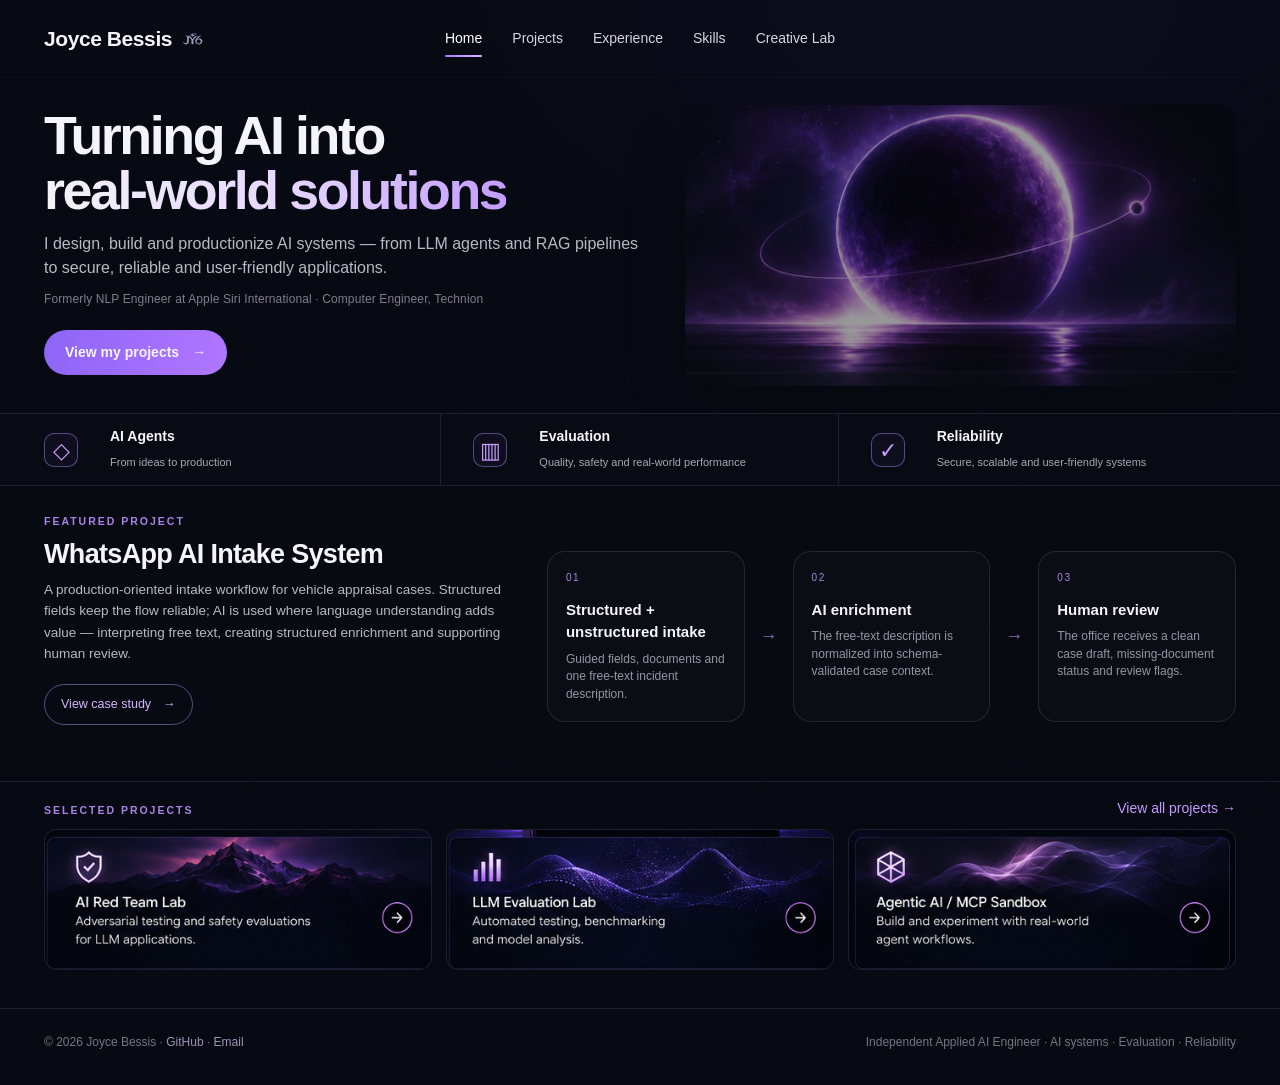
==== commit ea463df9: "Adapted to Mobile screens" ====
--- a/index.html
+++ b/index.html
@@ -14,14 +14,18 @@
 <header class="nav">
   <div class="wrap nav-inner">
     <a class="name brand-lockup" href="index.html"><span class="brand-name">Joyce Bessis</span><img class="header-logo" src="assets/jy6-logo-purple.png" alt="JY6 logo"></a>
-    <nav class="menu" aria-label="Primary">
+    <nav class="menu" id="primary-menu" aria-label="Primary">
       <a href="index.html" data-nav="home">Home</a>
       <a href="projects.html" data-nav="projects">Projects</a>
       <a href="experience.html" data-nav="experience">Experience</a>
       <a href="skills.html" data-nav="skills">Skills</a>
       <a href="creative-lab.html" data-nav="creative">Creative Lab</a>
     </nav>
-    <div class="nav-right"></div>
+    <div class="nav-right">
+      <button class="mobile-toggle" type="button" aria-label="Open navigation" aria-controls="primary-menu" aria-expanded="false">
+        <span></span><span></span><span></span>
+      </button>
+    </div>
 </div>
 </header>
 
--- a/styles.css
+++ b/styles.css
@@ -1273,3 +1273,199 @@
 
 @media(max-width:1000px){.shami13-hero-grid{grid-template-columns:1fr;gap:34px}.shami13-phone-stage{min-height:auto}.shami13-steps,.shami13-proof-grid{grid-template-columns:1fr}.shami13-section-head{display:block}.shami13-section-head>p{margin-top:10px}.dash-table{overflow-x:auto}.dash-row{min-width:850px}}
 @media(max-width:650px){.shami13-hero{padding-top:30px}.shami13-copy h1{font-size:42px}.shami13-phone{width:min(100%,320px);height:590px}.shami13-dashboard-section{padding-top:44px}.dash-actions{display:none}.shami13-section-head h2{font-size:28px}}
+
+
+/* =========================================================
+   v1.3.1 — mobile navigation + responsive polish
+   Desktop layout remains unchanged.
+   ========================================================= */
+.mobile-toggle{
+  display:none;
+  width:42px;
+  height:42px;
+  padding:0;
+  border:1px solid rgba(220,205,255,.14);
+  border-radius:12px;
+  background:rgba(255,255,255,.025);
+  color:#fff;
+  align-items:center;
+  justify-content:center;
+  flex-direction:column;
+  gap:4px;
+  cursor:pointer;
+  -webkit-tap-highlight-color:transparent;
+}
+.mobile-toggle span{
+  display:block;
+  width:18px;
+  height:1.5px;
+  border-radius:999px;
+  background:#e9e4f2;
+  transition:transform .2s ease,opacity .2s ease;
+}
+.mobile-toggle[aria-expanded="true"] span:nth-child(1){transform:translateY(5.5px) rotate(45deg)}
+.mobile-toggle[aria-expanded="true"] span:nth-child(2){opacity:0}
+.mobile-toggle[aria-expanded="true"] span:nth-child(3){transform:translateY(-5.5px) rotate(-45deg)}
+
+@media(max-width:1050px){
+  .nav{
+    position:sticky;
+    top:0;
+    z-index:100;
+    background:rgba(7,9,19,.94);
+    backdrop-filter:blur(16px);
+    -webkit-backdrop-filter:blur(16px);
+    border-bottom:1px solid rgba(220,205,255,.08);
+  }
+  .nav .wrap{width:min(1320px,calc(100% - 40px))!important}
+  .nav-inner,
+  body[data-page="home"] .nav-inner,
+  body:not([data-page="home"]) .nav-inner{
+    grid-template-columns:1fr auto!important;
+    gap:16px;
+    position:relative;
+  }
+  .nav-right{display:flex;justify-content:flex-end;align-items:center;padding-right:0}
+  .mobile-toggle{display:flex!important}
+  .menu{
+    display:none!important;
+    position:absolute;
+    top:calc(100% + 12px);
+    left:0;
+    right:0;
+    z-index:120;
+    flex-direction:column;
+    gap:2px;
+    padding:8px;
+    border:1px solid rgba(220,205,255,.12);
+    border-radius:16px;
+    background:rgba(10,13,25,.985);
+    box-shadow:0 24px 60px rgba(0,0,0,.42);
+  }
+  .menu.is-open{display:flex!important}
+  .menu a{
+    width:100%;
+    padding:13px 14px;
+    border-radius:10px;
+    color:#cbc6d3;
+  }
+  .menu a:hover{background:rgba(167,124,255,.08)}
+  .menu a.active{background:rgba(167,124,255,.10);color:#fff}
+  .menu a.active:after{display:none}
+}
+
+@media(max-width:760px){
+  html,body{overflow-x:hidden}
+  .wrap,.nav .wrap{width:calc(100% - 28px)!important}
+  .nav,body[data-page="home"] .nav{height:66px!important}
+  .name{font-size:18px!important;font-weight:650;padding-left:0!important}
+  .brand-lockup{gap:7px}
+  .header-logo{width:22px!important;opacity:.82}
+  .mobile-toggle{width:40px;height:40px;border-radius:11px}
+  .menu{top:calc(100% + 9px)}
+
+  /* Home — mobile-first hierarchy: message first, visual second. */
+  body[data-page="home"] .hero{min-height:auto}
+  body[data-page="home"] .hero-inner{grid-template-columns:1fr!important;gap:10px;min-height:auto!important}
+  body[data-page="home"] .hero-copy{padding:32px 0 8px!important}
+  body[data-page="home"] .hero h1{
+    font-size:clamp(38px,11vw,48px)!important;
+    line-height:1.01!important;
+    letter-spacing:-.045em!important;
+    margin-bottom:16px!important;
+    max-width:100%;
+  }
+  body[data-page="home"] .hero p{font-size:15px!important;line-height:1.52!important;margin-bottom:12px!important}
+  .credibility-line{font-size:11px!important;line-height:1.45!important;margin:0 0 19px!important}
+  body[data-page="home"] .cta{padding:12px 18px!important;font-size:13.5px!important}
+  .hero-planet-water{min-height:205px!important;height:auto!important;justify-content:center!important;margin:0 0 12px}
+  .hero-planet-water img{width:100%!important;max-width:520px;height:auto!important;opacity:.70!important;border-radius:14px!important}
+
+  /* Capability strip stays useful but compact. */
+  .cap-grid{grid-template-columns:1fr!important;min-height:0!important}
+  .cap{grid-template-columns:38px 1fr!important;gap:12px!important;padding:13px 0!important;border-right:0!important;border-bottom:1px solid rgba(220,205,255,.09)!important}
+  .cap:last-child{border-bottom:0!important}
+  .cap-icon{width:34px!important;height:34px!important;border-radius:10px!important}
+  .cap b{font-size:13px!important}.cap span{font-size:11px!important}
+
+  /* Featured project: simple vertical story on phone. */
+  body[data-page="home"] .featured{padding:30px 0 24px!important}
+  body[data-page="home"] .featured-grid{grid-template-columns:1fr!important;gap:20px!important}
+  body[data-page="home"] .feature-copy{padding-bottom:0!important}
+  body[data-page="home"] .feature-copy h2{font-size:27px!important}
+  body[data-page="home"] .feature-copy p{font-size:13.5px!important}
+  body[data-page="home"] .featured-system{grid-template-columns:1fr!important;gap:9px!important}
+  body[data-page="home"] .system-step{padding:15px!important;border-radius:14px!important}
+  body[data-page="home"] .system-step span{margin-bottom:9px!important}
+  body[data-page="home"] .system-step b{font-size:14px!important}
+  body[data-page="home"] .system-arrow{min-height:14px!important;transform:rotate(90deg)!important;font-size:15px!important}
+  body[data-page="home"] .selected{padding:26px 0 38px!important}
+  body[data-page="home"] .selected-head{align-items:center;gap:12px;flex-wrap:wrap}
+  body[data-page="home"] .selected-head a{font-size:12px}
+  body[data-page="home"] .image-cards{grid-template-columns:1fr!important;gap:12px!important}
+  body[data-page="home"] .image-card{border-radius:13px!important}
+
+  /* Inner pages. */
+  .page-hero{padding:42px 0 24px!important}
+  .page-hero h1{font-size:36px!important;line-height:1.04!important}
+  .page-hero p{font-size:14px!important}
+  .content-section{padding-top:34px!important;padding-bottom:34px!important}
+  .section-heading h2,.ai-section h2,.architecture-section h2{font-size:27px!important}
+  .pro-section-head{gap:12px!important}
+  .flagship-copy h3{font-size:24px!important}
+  .pro-project-card,.panel,.capability-grid article,.creative-card,.lab-grid article{border-radius:14px!important}
+
+  /* Shami and dashboards: preserve detail without squeezing. */
+  .shami13-hero{padding-top:28px!important;padding-bottom:36px!important}
+  .shami13-copy h1{font-size:38px!important;line-height:1.03!important}
+  .shami13-copy>p{font-size:14px!important;line-height:1.58!important}
+  .shami13-tags{gap:6px!important}
+  .shami13-phone-stage{justify-content:center!important}
+  .shami13-phone{width:min(100%,310px)!important;height:560px!important}
+  .shami13-how,.shami13-dashboard-section{padding-top:40px!important;padding-bottom:40px!important}
+  .shami13-steps,.shami13-proof-grid{grid-template-columns:1fr!important}
+  .shami13-section-head h2{font-size:27px!important}
+  .dash-table{overflow-x:auto;-webkit-overflow-scrolling:touch}
+  .dash-row{min-width:820px}
+  .ops-cockpit{border-radius:15px!important}
+  .ops-toolbar-actions{flex-wrap:wrap}
+  .ops-search{min-width:0!important}
+  .ops-table-wrap{overflow-x:auto;-webkit-overflow-scrolling:touch}
+
+  /* Long-form pages and footer. */
+  .experience-list article{grid-template-columns:1fr!important;gap:8px!important}
+  .education-grid,.focus-grid,.capability-grid,.creative-pillars,.video-library,.lab-grid{grid-template-columns:1fr!important}
+  .track-card{grid-template-columns:1fr!important}
+  .track-cover-wrap{width:100%!important;max-width:220px!important}
+  .footer{padding:24px 0 30px!important}
+  .footer-in{flex-direction:column!important;gap:7px!important;font-size:11px!important}
+}
+
+@media(max-width:390px){
+  .wrap,.nav .wrap{width:calc(100% - 22px)!important}
+  .name{font-size:17px!important}
+  body[data-page="home"] .hero h1{font-size:36px!important}
+  .mobile-toggle{width:38px;height:38px}
+}
+
+/* v1.3.2 — Shami dashboard polish */
+.shami-console{
+  display:grid;
+  grid-template-columns:170px 330px minmax(0,1fr);
+  min-height:560px;
+  background:#0a0e18;
+  border-color:rgba(174,128,255,.22);
+}
+.shami-console-sidebar{padding:18px 14px;border-right:1px solid rgba(255,255,255,.065);background:#0c101b}
+.shami-console-brand{display:flex;align-items:center;gap:10px;padding:0 4px 16px;border-bottom:1px solid rgba(255,255,255,.06)}
+.shami-mark{width:30px;height:30px;border-radius:10px;display:grid;place-items:center;background:linear-gradient(135deg,#7a59e7,#a778ff);font-weight:700}
+.shami-console-brand strong,.shami-console-brand small{display:block}.shami-console-brand strong{font-size:14px}.shami-console-brand small{color:#747080;font-size:9px;margin-top:2px}
+.shami-console-nav{display:grid;gap:6px;padding-top:14px}.shami-console-nav span{display:flex;justify-content:space-between;gap:10px;padding:9px 10px;border-radius:9px;color:#8f8a99;font-size:10px}.shami-console-nav span.active{color:#d4bcff;background:rgba(132,91,229,.10)}.shami-console-nav b{font-weight:600;color:#a87cf0}
+.shami-console-list{border-right:1px solid rgba(255,255,255,.065);min-width:0;background:#0b0f19}
+.shami-console-list-head{display:flex;justify-content:space-between;gap:12px;align-items:center;padding:16px;border-bottom:1px solid rgba(255,255,255,.06)}
+.shami-console-list-head strong,.shami-console-list-head small{display:block}.shami-console-list-head strong{font-size:15px}.shami-console-list-head small{color:#716d7b;font-size:9px;margin-top:2px}.shami-console-search{font-size:9px;color:#6e6977;border:1px solid rgba(255,255,255,.06);border-radius:8px;padding:7px 9px;background:#101522}
+.shami-case-row{display:grid;grid-template-columns:28px 1fr auto;gap:10px;align-items:center;padding:13px 14px;border-bottom:1px solid rgba(255,255,255,.045)}.shami-case-row.selected{background:linear-gradient(90deg,rgba(117,82,222,.10),rgba(117,82,222,.035));box-shadow:inset 2px 0 #8d63f1}.case-icon{width:26px;height:26px;border-radius:8px;display:grid;place-items:center;background:#131827;color:#9b7be5;font-size:10px}.shami-case-row strong,.shami-case-row small{display:block}.shami-case-row strong{font-size:11px}.shami-case-row small{font-size:9px;color:#757180;margin-top:3px;white-space:nowrap;overflow:hidden;text-overflow:ellipsis}
+.case-status{display:inline-flex;align-items:center;width:max-content;max-width:100%;padding:5px 7px;border-radius:999px;font-size:8px;white-space:nowrap}.case-status.ready{color:#d1b7ff;background:rgba(129,79,224,.16);border:1px solid rgba(167,124,255,.18)}.case-status.missing{color:#e4bd68;background:rgba(195,143,42,.12);border:1px solid rgba(195,143,42,.16)}.case-status.progress{color:#96c3ee;background:rgba(61,125,190,.13);border:1px solid rgba(61,125,190,.16)}
+.shami-console-detail{padding:18px 20px 16px;min-width:0}.shami-console-detail-head{display:flex;justify-content:space-between;gap:16px;align-items:start}.shami-console-detail-head strong,.shami-console-detail-head small{display:block}.shami-console-detail-head strong{font-size:20px}.shami-console-detail-head small{font-size:9px;color:#7a7584;margin-top:4px}.shami-detail-tabs{display:flex;gap:24px;margin:17px 0 15px;border-bottom:1px solid rgba(255,255,255,.06)}.shami-detail-tabs span{padding:0 0 9px;color:#777280;font-size:9px}.shami-detail-tabs span.active{color:#d9c5ff;border-bottom:2px solid #9e70ff}.shami-summary-card{border-bottom:1px solid rgba(255,255,255,.06);padding:0 0 16px}.shami-summary-title{display:flex;justify-content:space-between;gap:12px;align-items:center;margin-bottom:9px}.shami-summary-title strong{font-size:12px}.shami-summary-title span{font-size:8px;color:#8f72be}.shami-summary-card p{margin:0;background:#111725;border:1px solid rgba(255,255,255,.055);border-radius:10px;padding:11px 12px;color:#b6b1bd;font-size:10px;line-height:1.55}.shami-detail-grid{display:grid;grid-template-columns:1fr 1fr;gap:18px;padding-top:15px}.shami-detail-grid h4{display:flex;justify-content:space-between;font-size:11px;margin:0 0 9px}.shami-detail-grid h4 span{font-weight:400;color:#777280}.shami-detail-grid dl{margin:0;display:grid;gap:8px}.shami-detail-grid dl div{display:grid;grid-template-columns:82px 1fr;gap:10px}.shami-detail-grid dt{font-size:8px;color:#6f6a78}.shami-detail-grid dd{margin:0;font-size:9px;color:#d5d0da}.shami-doc-list{list-style:none;padding:0;margin:0;display:grid;gap:7px}.shami-doc-list li{display:grid;grid-template-columns:1fr auto 14px;gap:8px;align-items:center;padding:8px 9px;border-radius:9px;background:#101522;border:1px solid rgba(255,255,255,.045)}.shami-doc-list span{font-size:8.5px}.shami-doc-list b{font-size:8px;font-weight:500;color:#777280}.shami-doc-list i{font-style:normal;color:#8e6fea;font-size:9px}.shami-detail-actions{display:grid;grid-template-columns:1fr 1.4fr;gap:8px;margin-top:16px}.shami-detail-actions button{border:1px solid rgba(166,122,246,.25);border-radius:9px;background:#0e1320;color:#c4bdd0;padding:9px 10px;font-size:9px}.shami-detail-actions button.primary{background:linear-gradient(135deg,#6f50df,#8f64f4);border-color:transparent;color:#fff}
+@media(max-width:1100px){.shami-console{grid-template-columns:150px 300px minmax(560px,1fr);overflow-x:auto}.shami13-dashboard-section .wrap{overflow:hidden}}
+@media(max-width:760px){.shami-console{display:block;min-height:0;overflow:visible}.shami-console-sidebar{display:none}.shami-console-list{border-right:0;border-bottom:1px solid rgba(255,255,255,.065)}.shami-console-list-head{padding:14px}.shami-case-row:nth-of-type(n+4){display:none}.shami-console-detail{padding:16px}.shami-detail-grid{grid-template-columns:1fr}.shami-detail-tabs{gap:16px;overflow-x:auto}.shami-console-detail-head{align-items:flex-start}.shami-console-search{display:none}.shami-case-row{grid-template-columns:26px 1fr}.shami-case-row .case-status{grid-column:2;margin-top:2px}.shami13-chat{gap:8px}.shami13-bubble{font-size:11.5px;padding:9px 11px}}
